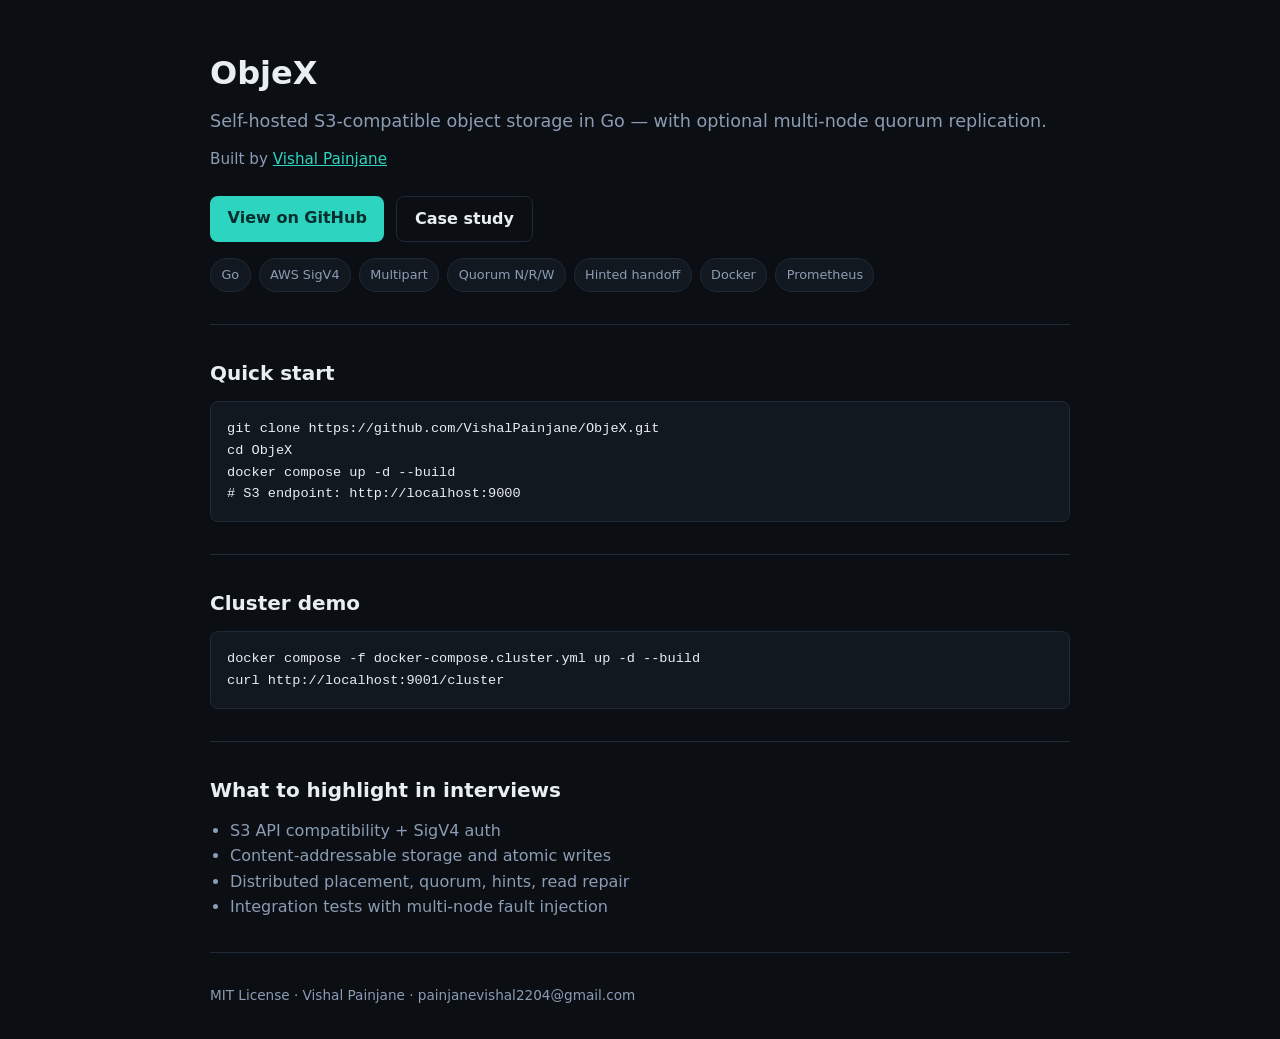
==== docs/showcase/index.html @ 1f40c2d2 "chore: add project foundation" ====
<!DOCTYPE html>
<html lang="en">
<head>
  <meta charset="UTF-8" />
  <meta name="viewport" content="width=device-width, initial-scale=1" />
  <meta name="description" content="ObjeX — S3-compatible object storage in Go with optional quorum replication." />
  <title>ObjeX — S3-Compatible Object Storage</title>
  <style>
    :root {
      --bg: #0b0f14;
      --surface: #121820;
      --border: #1e2a38;
      --text: #e8eef4;
      --muted: #8b9cb3;
      --accent: #2dd4bf;
      --accent-dim: #14b8a6;
    }
    * { box-sizing: border-box; margin: 0; padding: 0; }
    body {
      font-family: "Segoe UI", system-ui, sans-serif;
      background: var(--bg);
      color: var(--text);
      line-height: 1.6;
    }
    a { color: var(--accent); }
    .wrap { max-width: 900px; margin: 0 auto; padding: 0 1.25rem; }
    header { padding: 3rem 0 2rem; border-bottom: 1px solid var(--border); }
    h1 { font-size: 2rem; font-weight: 700; }
    .tagline { color: var(--muted); font-size: 1.1rem; margin-top: 0.5rem; }
    .author { color: var(--muted); font-size: 0.95rem; margin-top: 0.75rem; }
    .cta-row { display: flex; flex-wrap: wrap; gap: 0.75rem; margin-top: 1.5rem; }
    .btn {
      display: inline-block;
      padding: 0.6rem 1.1rem;
      border-radius: 8px;
      font-weight: 600;
      text-decoration: none;
    }
    .btn-primary { background: var(--accent); color: #042f2e; }
    .btn-ghost { border: 1px solid var(--border); color: var(--text); }
    section { padding: 2rem 0; border-bottom: 1px solid var(--border); }
    h2 { font-size: 1.25rem; margin-bottom: 0.75rem; }
    .chips { display: flex; flex-wrap: wrap; gap: 0.5rem; margin-top: 1rem; }
    .chip {
      font-size: 0.8rem;
      padding: 0.35rem 0.65rem;
      border-radius: 999px;
      background: var(--surface);
      border: 1px solid var(--border);
      color: var(--muted);
    }
    pre {
      background: var(--surface);
      border: 1px solid var(--border);
      border-radius: 8px;
      padding: 1rem;
      overflow-x: auto;
      font-size: 0.85rem;
      margin-top: 0.75rem;
    }
    footer { padding: 2rem 0; color: var(--muted); font-size: 0.85rem; }
  </style>
</head>
<body>
  <div class="wrap">
    <header>
      <h1>ObjeX</h1>
      <p class="tagline">Self-hosted S3-compatible object storage in Go — with optional multi-node quorum replication.</p>
      <p class="author">Built by <a href="https://github.com/VishalPainjane">Vishal Painjane</a></p>
      <div class="cta-row">
        <a class="btn btn-primary" href="https://github.com/VishalPainjane/ObjeX">View on GitHub</a>
        <a class="btn btn-ghost" href="case-study.md">Case study</a>
      </div>
      <div class="chips">
        <span class="chip">Go</span>
        <span class="chip">AWS SigV4</span>
        <span class="chip">Multipart</span>
        <span class="chip">Quorum N/R/W</span>
        <span class="chip">Hinted handoff</span>
        <span class="chip">Docker</span>
        <span class="chip">Prometheus</span>
      </div>
    </header>

    <section>
      <h2>Quick start</h2>
      <pre>git clone https://github.com/VishalPainjane/ObjeX.git
cd ObjeX
docker compose up -d --build
# S3 endpoint: http://localhost:9000</pre>
    </section>

    <section>
      <h2>Cluster demo</h2>
      <pre>docker compose -f docker-compose.cluster.yml up -d --build
curl http://localhost:9001/cluster</pre>
    </section>

    <section>
      <h2>What to highlight in interviews</h2>
      <ul style="margin-top:0.5rem;padding-left:1.25rem;color:var(--muted)">
        <li>S3 API compatibility + SigV4 auth</li>
        <li>Content-addressable storage and atomic writes</li>
        <li>Distributed placement, quorum, hints, read repair</li>
        <li>Integration tests with multi-node fault injection</li>
      </ul>
    </section>

    <footer>
      MIT License · Vishal Painjane · painjanevishal2204@gmail.com
    </footer>
  </div>
</body>
</html>
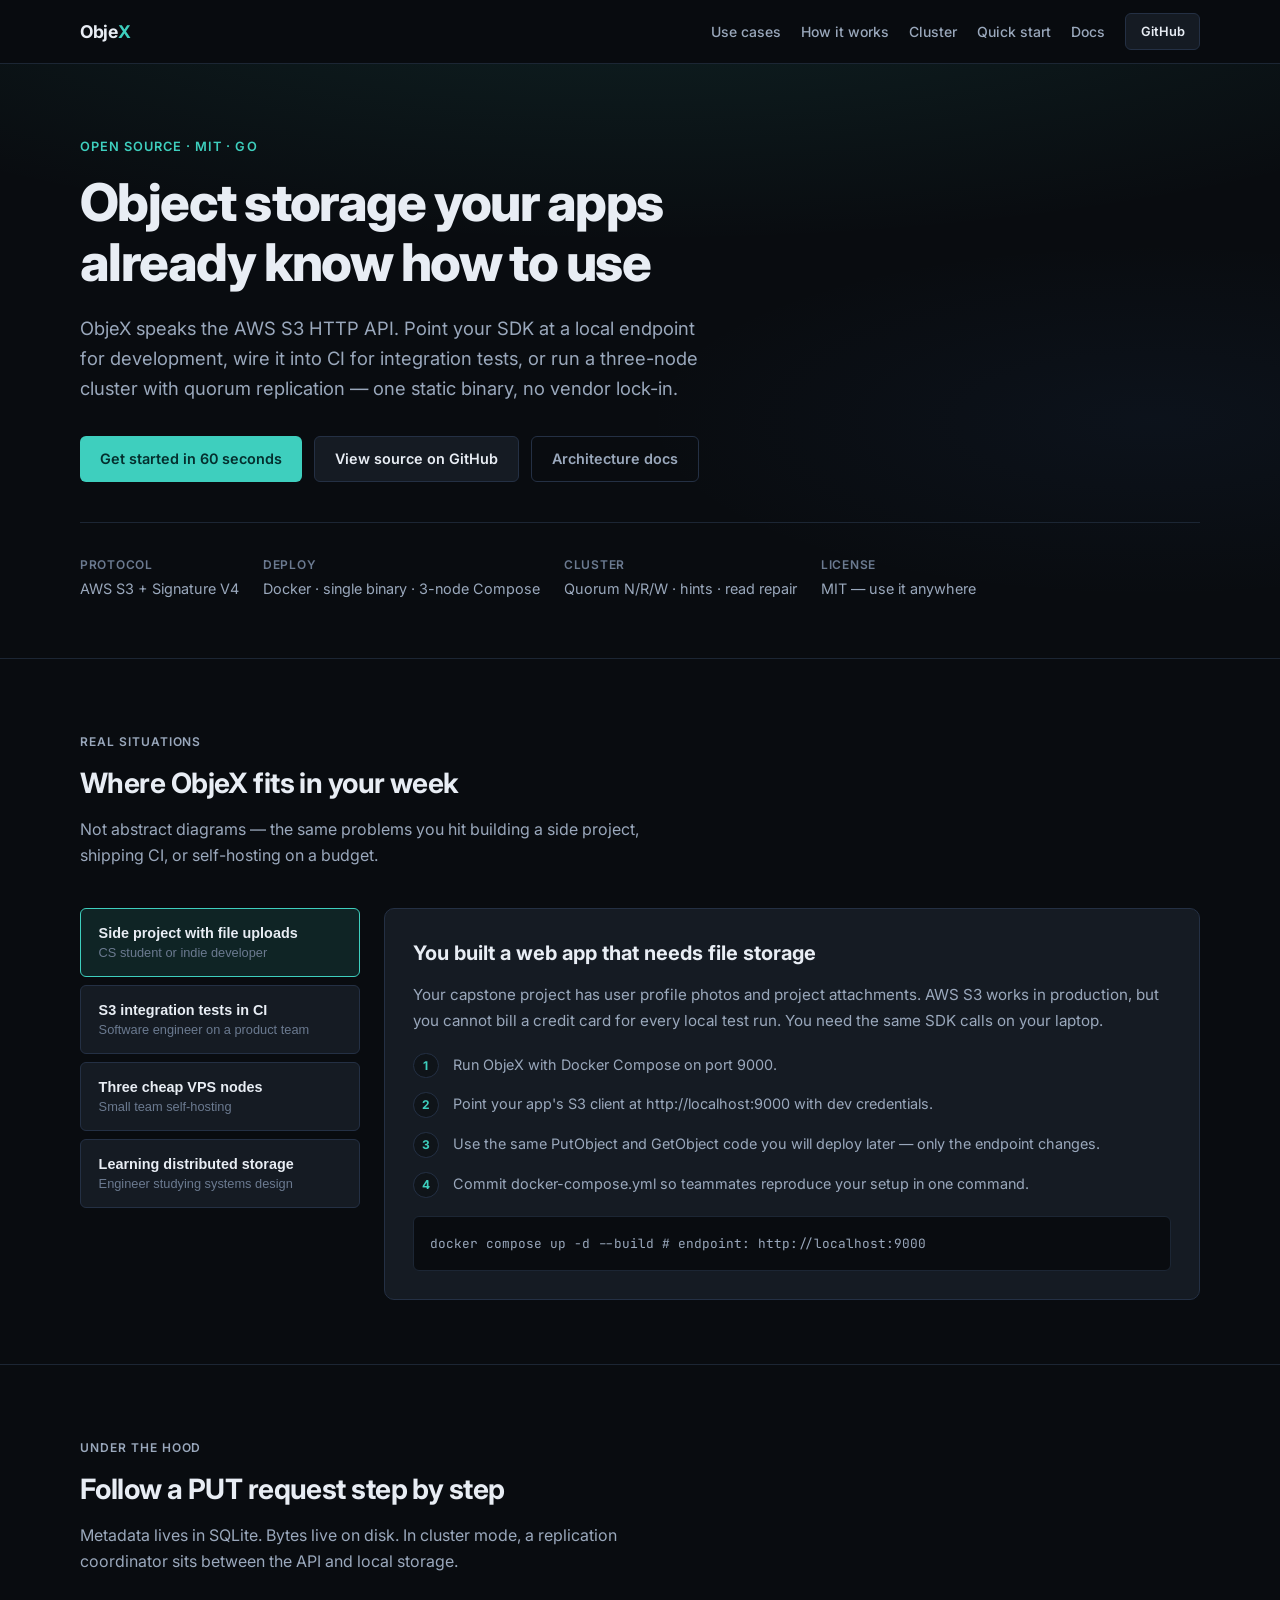
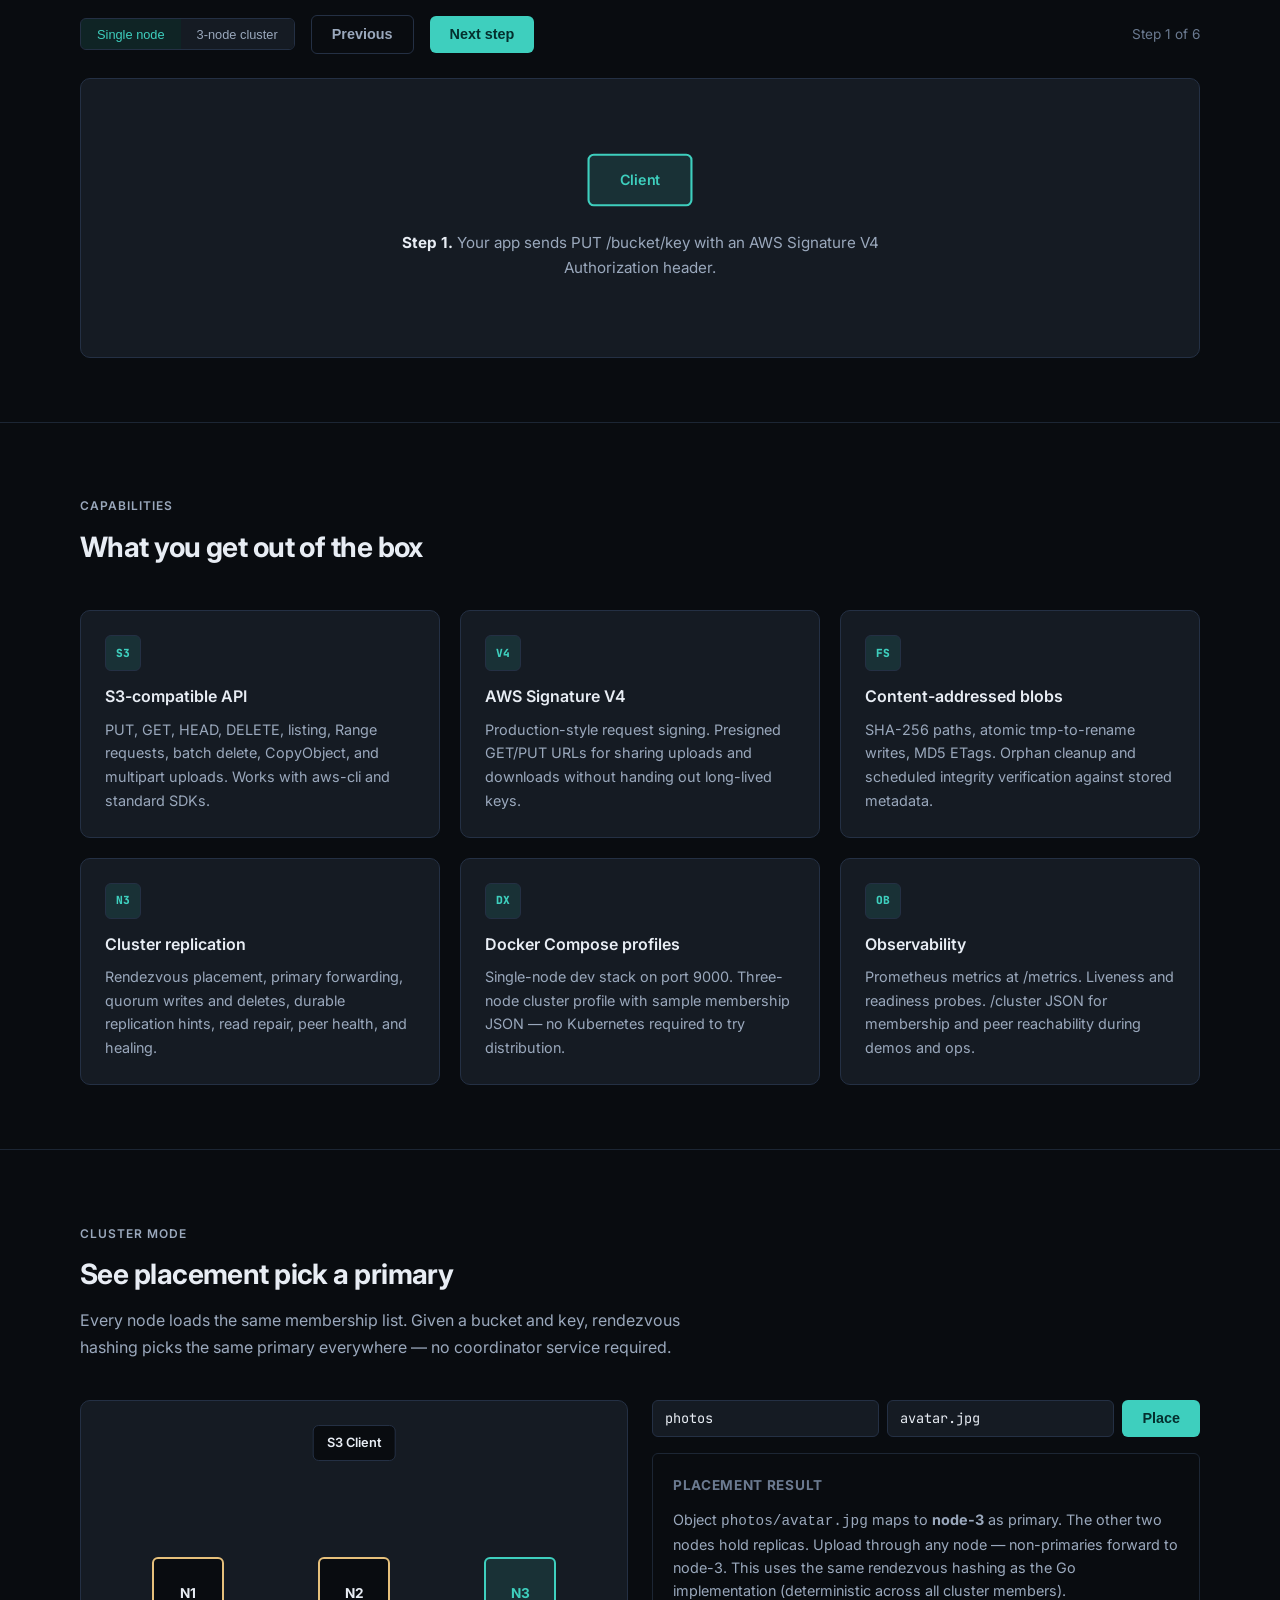
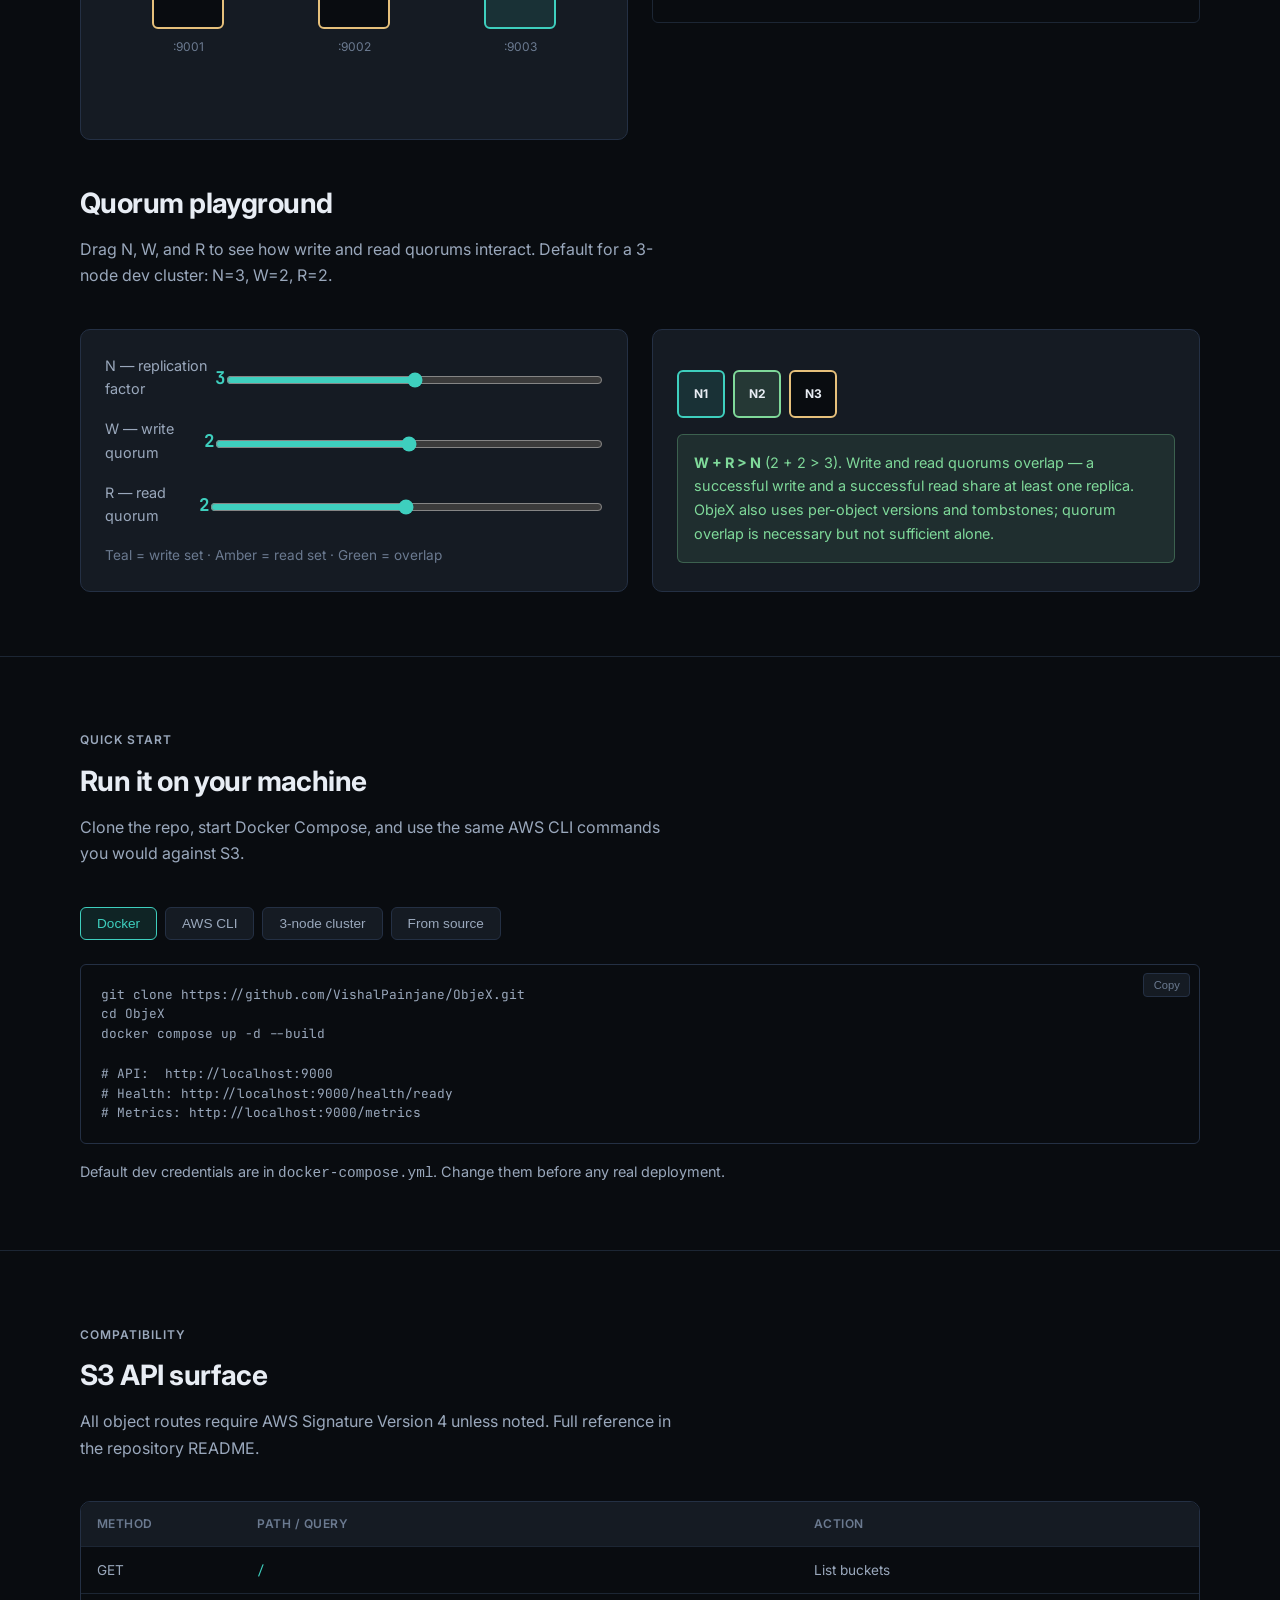
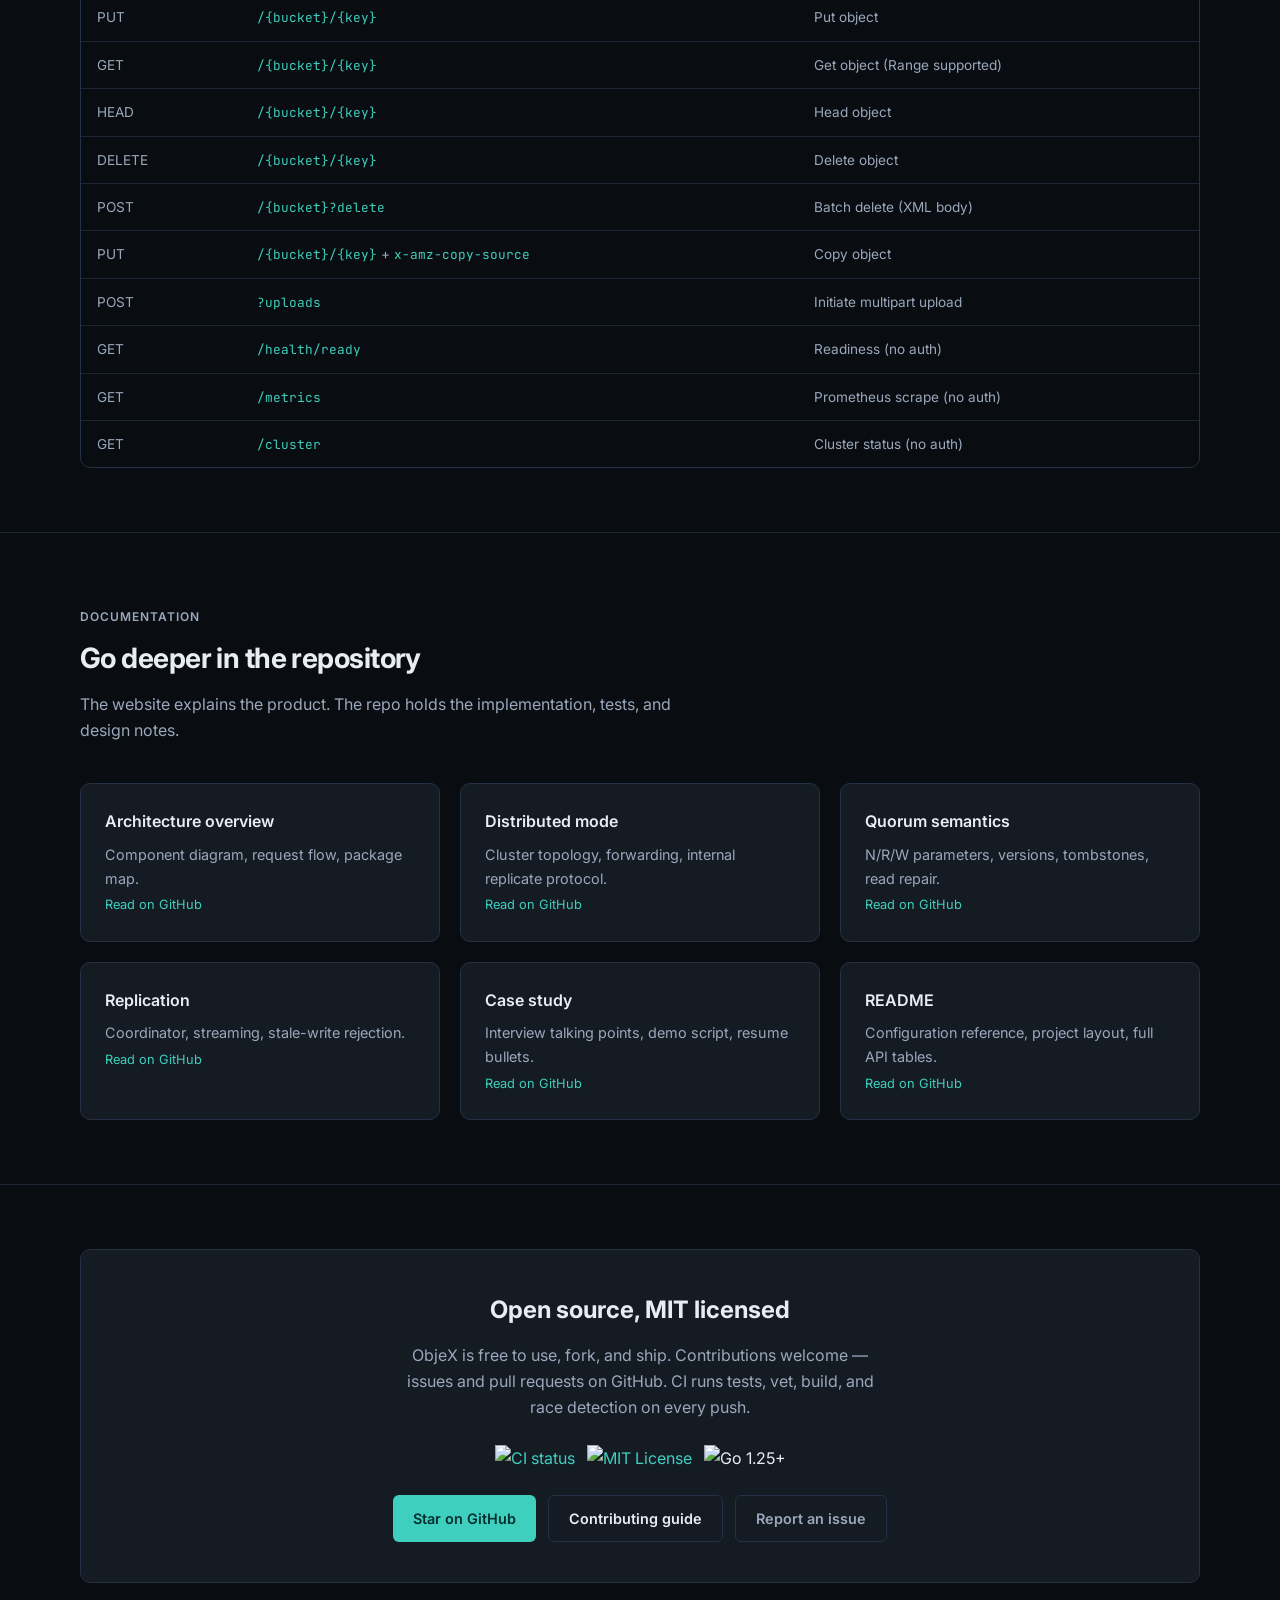
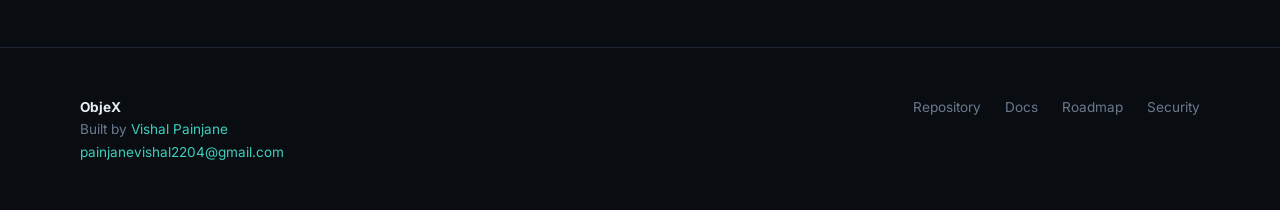
==== commit 08032535: "docs: add interactive open-source showcase website" ====
--- a/docs/showcase/index.html
+++ b/docs/showcase/index.html
@@ -3,112 +3,408 @@
 <head>
   <meta charset="UTF-8" />
   <meta name="viewport" content="width=device-width, initial-scale=1" />
-  <meta name="description" content="ObjeX — S3-compatible object storage in Go with optional quorum replication." />
+  <meta name="description" content="ObjeX — self-hosted S3-compatible object storage in Go. Run locally, test in CI, or deploy a 3-node cluster with quorum replication." />
+  <meta name="author" content="Vishal Painjane" />
+  <meta property="og:title" content="ObjeX — S3-Compatible Object Storage" />
+  <meta property="og:description" content="Self-hosted blob storage with AWS SigV4, multipart uploads, and optional multi-node quorum replication." />
+  <meta property="og:type" content="website" />
+  <meta property="og:url" content="https://vishalpainjane.github.io/ObjeX/" />
   <title>ObjeX — S3-Compatible Object Storage</title>
-  <style>
-    :root {
-      --bg: #0b0f14;
-      --surface: #121820;
-      --border: #1e2a38;
-      --text: #e8eef4;
-      --muted: #8b9cb3;
-      --accent: #2dd4bf;
-      --accent-dim: #14b8a6;
-    }
-    * { box-sizing: border-box; margin: 0; padding: 0; }
-    body {
-      font-family: "Segoe UI", system-ui, sans-serif;
-      background: var(--bg);
-      color: var(--text);
-      line-height: 1.6;
-    }
-    a { color: var(--accent); }
-    .wrap { max-width: 900px; margin: 0 auto; padding: 0 1.25rem; }
-    header { padding: 3rem 0 2rem; border-bottom: 1px solid var(--border); }
-    h1 { font-size: 2rem; font-weight: 700; }
-    .tagline { color: var(--muted); font-size: 1.1rem; margin-top: 0.5rem; }
-    .author { color: var(--muted); font-size: 0.95rem; margin-top: 0.75rem; }
-    .cta-row { display: flex; flex-wrap: wrap; gap: 0.75rem; margin-top: 1.5rem; }
-    .btn {
-      display: inline-block;
-      padding: 0.6rem 1.1rem;
-      border-radius: 8px;
-      font-weight: 600;
-      text-decoration: none;
-    }
-    .btn-primary { background: var(--accent); color: #042f2e; }
-    .btn-ghost { border: 1px solid var(--border); color: var(--text); }
-    section { padding: 2rem 0; border-bottom: 1px solid var(--border); }
-    h2 { font-size: 1.25rem; margin-bottom: 0.75rem; }
-    .chips { display: flex; flex-wrap: wrap; gap: 0.5rem; margin-top: 1rem; }
-    .chip {
-      font-size: 0.8rem;
-      padding: 0.35rem 0.65rem;
-      border-radius: 999px;
-      background: var(--surface);
-      border: 1px solid var(--border);
-      color: var(--muted);
-    }
-    pre {
-      background: var(--surface);
-      border: 1px solid var(--border);
-      border-radius: 8px;
-      padding: 1rem;
-      overflow-x: auto;
-      font-size: 0.85rem;
-      margin-top: 0.75rem;
-    }
-    footer { padding: 2rem 0; color: var(--muted); font-size: 0.85rem; }
-  </style>
+  <link rel="preconnect" href="https://fonts.googleapis.com" />
+  <link rel="preconnect" href="https://fonts.gstatic.com" crossorigin />
+  <link href="https://fonts.googleapis.com/css2?family=Inter:wght@400;500;600;700;800&family=JetBrains+Mono:wght@400;500;600&display=swap" rel="stylesheet" />
+  <link rel="stylesheet" href="css/site.css" />
 </head>
 <body>
-  <div class="wrap">
-    <header>
-      <h1>ObjeX</h1>
-      <p class="tagline">Self-hosted S3-compatible object storage in Go — with optional multi-node quorum replication.</p>
-      <p class="author">Built by <a href="https://github.com/VishalPainjane">Vishal Painjane</a></p>
-      <div class="cta-row">
-        <a class="btn btn-primary" href="https://github.com/VishalPainjane/ObjeX">View on GitHub</a>
-        <a class="btn btn-ghost" href="case-study.md">Case study</a>
-      </div>
-      <div class="chips">
-        <span class="chip">Go</span>
-        <span class="chip">AWS SigV4</span>
-        <span class="chip">Multipart</span>
-        <span class="chip">Quorum N/R/W</span>
-        <span class="chip">Hinted handoff</span>
-        <span class="chip">Docker</span>
-        <span class="chip">Prometheus</span>
-      </div>
-    </header>
-
-    <section>
-      <h2>Quick start</h2>
-      <pre>git clone https://github.com/VishalPainjane/ObjeX.git
+
+  <nav class="site-nav">
+    <div class="container">
+      <a class="nav-brand" href="#">Obje<span>X</span></a>
+      <ul class="nav-links">
+        <li><a href="#scenarios">Use cases</a></li>
+        <li><a href="#how-it-works">How it works</a></li>
+        <li><a href="#cluster">Cluster</a></li>
+        <li><a href="#quick-start">Quick start</a></li>
+        <li><a href="#docs">Docs</a></li>
+        <li><a class="nav-cta" href="https://github.com/VishalPainjane/ObjeX" target="_blank" rel="noopener">GitHub</a></li>
+      </ul>
+      <button class="nav-toggle" type="button" aria-label="Menu">Menu</button>
+    </div>
+  </nav>
+
+  <header class="hero">
+    <div class="container">
+      <p class="hero-eyebrow">Open source · MIT · Go</p>
+      <h1>Object storage your apps already know how to use</h1>
+      <p class="hero-lead">
+        ObjeX speaks the AWS S3 HTTP API. Point your SDK at a local endpoint for development,
+        wire it into CI for integration tests, or run a three-node cluster with quorum replication —
+        one static binary, no vendor lock-in.
+      </p>
+      <div class="hero-actions">
+        <a class="btn btn-primary" href="#quick-start">Get started in 60 seconds</a>
+        <a class="btn btn-secondary" href="https://github.com/VishalPainjane/ObjeX" target="_blank" rel="noopener">View source on GitHub</a>
+        <a class="btn btn-ghost" href="https://github.com/VishalPainjane/ObjeX/blob/main/docs/architecture/architecture.md" target="_blank" rel="noopener">Architecture docs</a>
+      </div>
+      <div class="hero-meta">
+        <div class="hero-stat">
+          <strong>Protocol</strong>
+          <span>AWS S3 + Signature V4</span>
+        </div>
+        <div class="hero-stat">
+          <strong>Deploy</strong>
+          <span>Docker · single binary · 3-node Compose</span>
+        </div>
+        <div class="hero-stat">
+          <strong>Cluster</strong>
+          <span>Quorum N/R/W · hints · read repair</span>
+        </div>
+        <div class="hero-stat">
+          <strong>License</strong>
+          <span>MIT — use it anywhere</span>
+        </div>
+      </div>
+    </div>
+  </header>
+
+  <!-- Use cases -->
+  <section class="section" id="scenarios">
+    <div class="container">
+      <div class="section-header">
+        <p class="section-label">Real situations</p>
+        <h2>Where ObjeX fits in your week</h2>
+        <p>Not abstract diagrams — the same problems you hit building a side project, shipping CI, or self-hosting on a budget.</p>
+      </div>
+      <div class="scenario-layout">
+        <div class="scenario-list" id="scenario-list"></div>
+        <div class="scenario-detail" id="scenario-detail"></div>
+      </div>
+    </div>
+  </section>
+
+  <!-- How it works -->
+  <section class="section" id="how-it-works">
+    <div class="container">
+      <div class="section-header">
+        <p class="section-label">Under the hood</p>
+        <h2>Follow a PUT request step by step</h2>
+        <p>Metadata lives in SQLite. Bytes live on disk. In cluster mode, a replication coordinator sits between the API and local storage.</p>
+      </div>
+      <div class="flow-controls">
+        <div class="flow-mode-toggle">
+          <button type="button" class="active" data-mode="single">Single node</button>
+          <button type="button" data-mode="cluster">3-node cluster</button>
+        </div>
+        <button type="button" class="btn btn-ghost" id="flow-prev">Previous</button>
+        <button type="button" class="btn btn-primary" id="flow-next">Next step</button>
+        <span class="flow-step-indicator" id="flow-step-indicator">Step 1 of 6</span>
+      </div>
+      <div class="flow-diagram">
+        <div class="flow-nodes" id="flow-nodes"></div>
+        <p class="flow-caption" id="flow-caption"></p>
+      </div>
+    </div>
+  </section>
+
+  <!-- Features -->
+  <section class="section" id="features">
+    <div class="container">
+      <div class="section-header">
+        <p class="section-label">Capabilities</p>
+        <h2>What you get out of the box</h2>
+      </div>
+      <div class="grid-3">
+        <div class="card">
+          <div class="feature-icon">S3</div>
+          <h3>S3-compatible API</h3>
+          <p>PUT, GET, HEAD, DELETE, listing, Range requests, batch delete, CopyObject, and multipart uploads. Works with aws-cli and standard SDKs.</p>
+        </div>
+        <div class="card">
+          <div class="feature-icon">V4</div>
+          <h3>AWS Signature V4</h3>
+          <p>Production-style request signing. Presigned GET/PUT URLs for sharing uploads and downloads without handing out long-lived keys.</p>
+        </div>
+        <div class="card">
+          <div class="feature-icon">FS</div>
+          <h3>Content-addressed blobs</h3>
+          <p>SHA-256 paths, atomic tmp-to-rename writes, MD5 ETags. Orphan cleanup and scheduled integrity verification against stored metadata.</p>
+        </div>
+        <div class="card">
+          <div class="feature-icon">N3</div>
+          <h3>Cluster replication</h3>
+          <p>Rendezvous placement, primary forwarding, quorum writes and deletes, durable replication hints, read repair, peer health, and healing.</p>
+        </div>
+        <div class="card">
+          <div class="feature-icon">DX</div>
+          <h3>Docker Compose profiles</h3>
+          <p>Single-node dev stack on port 9000. Three-node cluster profile with sample membership JSON — no Kubernetes required to try distribution.</p>
+        </div>
+        <div class="card">
+          <div class="feature-icon">OB</div>
+          <h3>Observability</h3>
+          <p>Prometheus metrics at /metrics. Liveness and readiness probes. /cluster JSON for membership and peer reachability during demos and ops.</p>
+        </div>
+      </div>
+    </div>
+  </section>
+
+  <!-- Cluster interactive -->
+  <section class="section" id="cluster">
+    <div class="container">
+      <div class="section-header">
+        <p class="section-label">Cluster mode</p>
+        <h2>See placement pick a primary</h2>
+        <p>Every node loads the same membership list. Given a bucket and key, rendezvous hashing picks the same primary everywhere — no coordinator service required.</p>
+      </div>
+      <div class="cluster-board">
+        <div class="cluster-viz">
+          <div class="client-dot">S3 Client</div>
+          <div class="cluster-nodes">
+            <div class="cluster-node" data-node="node-1">
+              <div class="node-box">N1</div>
+              <span class="node-label">:9001</span>
+            </div>
+            <div class="cluster-node" data-node="node-2">
+              <div class="node-box">N2</div>
+              <span class="node-label">:9002</span>
+            </div>
+            <div class="cluster-node" data-node="node-3">
+              <div class="node-box">N3</div>
+              <span class="node-label">:9003</span>
+            </div>
+          </div>
+        </div>
+        <div>
+          <div class="cluster-key-input">
+            <input type="text" id="cluster-bucket" value="photos" placeholder="bucket" aria-label="Bucket name" />
+            <input type="text" id="cluster-key" value="avatar.jpg" placeholder="object key" aria-label="Object key" />
+            <button type="button" class="btn btn-primary" id="cluster-update">Place</button>
+          </div>
+          <div class="cluster-info">
+            <h4>Placement result</h4>
+            <p id="cluster-info-text">Enter a bucket and key, then click Place.</p>
+          </div>
+        </div>
+      </div>
+
+      <div style="margin-top: 2.5rem">
+        <div class="section-header">
+          <h2>Quorum playground</h2>
+          <p>Drag N, W, and R to see how write and read quorums interact. Default for a 3-node dev cluster: N=3, W=2, R=2.</p>
+        </div>
+        <div class="quorum-panel">
+          <div class="card quorum-controls">
+            <label>N — replication factor <span class="quorum-value" id="quorum-n-val">3</span>
+              <input type="range" id="quorum-n" min="1" max="5" value="3" />
+            </label>
+            <label>W — write quorum <span class="quorum-value" id="quorum-w-val">2</span>
+              <input type="range" id="quorum-w" min="1" max="5" value="2" />
+            </label>
+            <label>R — read quorum <span class="quorum-value" id="quorum-r-val">2</span>
+              <input type="range" id="quorum-r" min="1" max="5" value="2" />
+            </label>
+            <p style="font-size:0.85rem;color:var(--text-muted);margin-top:0.5rem">
+              Teal = write set · Amber = read set · Green = overlap
+            </p>
+          </div>
+          <div class="card">
+            <div class="quorum-viz" id="quorum-viz"></div>
+            <div id="quorum-verdict" class="quorum-verdict ok"></div>
+          </div>
+        </div>
+      </div>
+    </div>
+  </section>
+
+  <!-- Quick start -->
+  <section class="section" id="quick-start">
+    <div class="container">
+      <div class="section-header">
+        <p class="section-label">Quick start</p>
+        <h2>Run it on your machine</h2>
+        <p>Clone the repo, start Docker Compose, and use the same AWS CLI commands you would against S3.</p>
+      </div>
+
+      <div class="tab-bar" data-tab-group="start">
+        <button type="button" class="tab-btn active" data-tab="docker">Docker</button>
+        <button type="button" class="tab-btn" data-tab="aws">AWS CLI</button>
+        <button type="button" class="tab-btn" data-tab="cluster">3-node cluster</button>
+        <button type="button" class="tab-btn" data-tab="source">From source</button>
+      </div>
+
+      <div class="tab-panel active" data-tab-panel="start" data-tab="docker">
+        <div class="code-block">
+          <button type="button" class="copy-btn">Copy</button>
+          <pre>git clone https://github.com/VishalPainjane/ObjeX.git
 cd ObjeX
 docker compose up -d --build
-# S3 endpoint: http://localhost:9000</pre>
-    </section>
-
-    <section>
-      <h2>Cluster demo</h2>
-      <pre>docker compose -f docker-compose.cluster.yml up -d --build
-curl http://localhost:9001/cluster</pre>
-    </section>
-
-    <section>
-      <h2>What to highlight in interviews</h2>
-      <ul style="margin-top:0.5rem;padding-left:1.25rem;color:var(--muted)">
-        <li>S3 API compatibility + SigV4 auth</li>
-        <li>Content-addressable storage and atomic writes</li>
-        <li>Distributed placement, quorum, hints, read repair</li>
-        <li>Integration tests with multi-node fault injection</li>
+
+# API:  http://localhost:9000
+# Health: http://localhost:9000/health/ready
+# Metrics: http://localhost:9000/metrics</pre>
+        </div>
+        <p style="margin-top:1rem;font-size:0.9rem;color:var(--text-secondary)">
+          Default dev credentials are in <code>docker-compose.yml</code>. Change them before any real deployment.
+        </p>
+      </div>
+
+      <div class="tab-panel" data-tab-panel="start" data-tab="aws">
+        <div class="code-block">
+          <button type="button" class="copy-btn">Copy</button>
+          <pre>export AWS_ACCESS_KEY_ID=OBXTESTKEY00000001
+export AWS_SECRET_ACCESS_KEY=testsecretkeythatislongenoughforhmacsha256test
+
+aws --endpoint-url http://localhost:9000 s3 mb s3://photos
+echo "hello from ObjeX" > hello.txt
+aws --endpoint-url http://localhost:9000 s3 cp hello.txt s3://photos/
+aws --endpoint-url http://localhost:9000 s3 ls s3://photos/</pre>
+        </div>
+      </div>
+
+      <div class="tab-panel" data-tab-panel="start" data-tab="cluster">
+        <div class="code-block">
+          <button type="button" class="copy-btn">Copy</button>
+          <pre>docker compose -f docker-compose.cluster.yml up -d --build
+
+# Nodes
+curl http://localhost:9001/cluster
+curl http://localhost:9002/cluster
+curl http://localhost:9003/cluster
+
+# Upload via node 2, verify on node 1 — placement + forwarding + replication</pre>
+        </div>
+      </div>
+
+      <div class="tab-panel" data-tab-panel="start" data-tab="source">
+        <div class="code-block">
+          <button type="button" class="copy-btn">Copy</button>
+          <pre>go test ./...
+go run ./cmd/objex
+
+# Set OBJEX_ACCESS_KEY_ID and OBJEX_SECRET_ACCESS_KEY
+# Optional: OBJEX_CLUSTER_CONFIG=configs/cluster-3.json</pre>
+        </div>
+      </div>
+    </div>
+  </section>
+
+  <!-- S3 API -->
+  <section class="section" id="api">
+    <div class="container">
+      <div class="section-header">
+        <p class="section-label">Compatibility</p>
+        <h2>S3 API surface</h2>
+        <p>All object routes require AWS Signature Version 4 unless noted. Full reference in the repository README.</p>
+      </div>
+      <div class="api-table-wrap">
+        <table class="api-table">
+          <thead>
+            <tr><th>Method</th><th>Path / query</th><th>Action</th></tr>
+          </thead>
+          <tbody>
+            <tr><td>GET</td><td><code>/</code></td><td>List buckets</td></tr>
+            <tr><td>PUT</td><td><code>/{bucket}/{key}</code></td><td>Put object</td></tr>
+            <tr><td>GET</td><td><code>/{bucket}/{key}</code></td><td>Get object (Range supported)</td></tr>
+            <tr><td>HEAD</td><td><code>/{bucket}/{key}</code></td><td>Head object</td></tr>
+            <tr><td>DELETE</td><td><code>/{bucket}/{key}</code></td><td>Delete object</td></tr>
+            <tr><td>POST</td><td><code>/{bucket}?delete</code></td><td>Batch delete (XML body)</td></tr>
+            <tr><td>PUT</td><td><code>/{bucket}/{key}</code> + <code>x-amz-copy-source</code></td><td>Copy object</td></tr>
+            <tr><td>POST</td><td><code>?uploads</code></td><td>Initiate multipart upload</td></tr>
+            <tr><td>GET</td><td><code>/health/ready</code></td><td>Readiness (no auth)</td></tr>
+            <tr><td>GET</td><td><code>/metrics</code></td><td>Prometheus scrape (no auth)</td></tr>
+            <tr><td>GET</td><td><code>/cluster</code></td><td>Cluster status (no auth)</td></tr>
+          </tbody>
+        </table>
+      </div>
+    </div>
+  </section>
+
+  <!-- Documentation -->
+  <section class="section" id="docs">
+    <div class="container">
+      <div class="section-header">
+        <p class="section-label">Documentation</p>
+        <h2>Go deeper in the repository</h2>
+        <p>The website explains the product. The repo holds the implementation, tests, and design notes.</p>
+      </div>
+      <div class="grid-3 docs-grid">
+        <a class="card" href="https://github.com/VishalPainjane/ObjeX/blob/main/docs/architecture/architecture.md" target="_blank" rel="noopener">
+          <h3>Architecture overview</h3>
+          <p>Component diagram, request flow, package map.</p>
+          <span class="arrow">Read on GitHub</span>
+        </a>
+        <a class="card" href="https://github.com/VishalPainjane/ObjeX/blob/main/docs/architecture/distributed-architecture.md" target="_blank" rel="noopener">
+          <h3>Distributed mode</h3>
+          <p>Cluster topology, forwarding, internal replicate protocol.</p>
+          <span class="arrow">Read on GitHub</span>
+        </a>
+        <a class="card" href="https://github.com/VishalPainjane/ObjeX/blob/main/docs/architecture/quorum.md" target="_blank" rel="noopener">
+          <h3>Quorum semantics</h3>
+          <p>N/R/W parameters, versions, tombstones, read repair.</p>
+          <span class="arrow">Read on GitHub</span>
+        </a>
+        <a class="card" href="https://github.com/VishalPainjane/ObjeX/blob/main/docs/architecture/replication.md" target="_blank" rel="noopener">
+          <h3>Replication</h3>
+          <p>Coordinator, streaming, stale-write rejection.</p>
+          <span class="arrow">Read on GitHub</span>
+        </a>
+        <a class="card" href="https://github.com/VishalPainjane/ObjeX/blob/main/docs/showcase/case-study.md" target="_blank" rel="noopener">
+          <h3>Case study</h3>
+          <p>Interview talking points, demo script, resume bullets.</p>
+          <span class="arrow">Read on GitHub</span>
+        </a>
+        <a class="card" href="https://github.com/VishalPainjane/ObjeX/blob/main/README.md" target="_blank" rel="noopener">
+          <h3>README</h3>
+          <p>Configuration reference, project layout, full API tables.</p>
+          <span class="arrow">Read on GitHub</span>
+        </a>
+      </div>
+    </div>
+  </section>
+
+  <!-- Open source -->
+  <section class="section" id="opensource">
+    <div class="container">
+      <div class="oss-band">
+        <h2>Open source, MIT licensed</h2>
+        <p>
+          ObjeX is free to use, fork, and ship. Contributions welcome —
+          issues and pull requests on GitHub. CI runs tests, vet, build, and race detection on every push.
+        </p>
+        <div class="oss-badges">
+          <a href="https://github.com/VishalPainjane/ObjeX/actions/workflows/ci.yml" target="_blank" rel="noopener">
+            <img src="https://github.com/VishalPainjane/ObjeX/actions/workflows/ci.yml/badge.svg" alt="CI status" />
+          </a>
+          <a href="https://github.com/VishalPainjane/ObjeX/blob/main/LICENSE" target="_blank" rel="noopener">
+            <img src="https://img.shields.io/badge/License-MIT-blue.svg" alt="MIT License" />
+          </a>
+          <img src="https://img.shields.io/badge/Go-1.25+-00ADD8?logo=go&logoColor=white" alt="Go 1.25+" />
+        </div>
+        <div style="display:flex;flex-wrap:wrap;gap:0.75rem;justify-content:center">
+          <a class="btn btn-primary" href="https://github.com/VishalPainjane/ObjeX" target="_blank" rel="noopener">Star on GitHub</a>
+          <a class="btn btn-secondary" href="https://github.com/VishalPainjane/ObjeX/blob/main/CONTRIBUTING.md" target="_blank" rel="noopener">Contributing guide</a>
+          <a class="btn btn-ghost" href="https://github.com/VishalPainjane/ObjeX/issues" target="_blank" rel="noopener">Report an issue</a>
+        </div>
+      </div>
+    </div>
+  </section>
+
+  <footer class="site-footer">
+    <div class="container">
+      <div>
+        <strong style="color:var(--text)">ObjeX</strong><br />
+        Built by <a href="https://github.com/VishalPainjane">Vishal Painjane</a><br />
+        <a href="mailto:painjanevishal2204@gmail.com">painjanevishal2204@gmail.com</a>
+      </div>
+      <ul class="footer-links">
+        <li><a href="https://github.com/VishalPainjane/ObjeX">Repository</a></li>
+        <li><a href="https://github.com/VishalPainjane/ObjeX/blob/main/docs/architecture/">Docs</a></li>
+        <li><a href="https://github.com/VishalPainjane/ObjeX/blob/main/ROADMAP.md">Roadmap</a></li>
+        <li><a href="https://github.com/VishalPainjane/ObjeX/blob/main/SECURITY.md">Security</a></li>
       </ul>
-    </section>
-
-    <footer>
-      MIT License · Vishal Painjane · painjanevishal2204@gmail.com
-    </footer>
-  </div>
+    </div>
+  </footer>
+
+  <script src="js/site.js"></script>
 </body>
 </html>
--- a/docs/showcase/css/site.css
+++ b/docs/showcase/css/site.css
@@ -0,0 +1,937 @@
+/* ObjeX showcase — structural layout; theme tokens refined later */
+
+:root {
+  --bg: #090c10;
+  --bg-elevated: #0f1419;
+  --surface: #151b23;
+  --surface-hover: #1a222d;
+  --border: #243044;
+  --border-subtle: #1c2634;
+  --text: #e8edf4;
+  --text-secondary: #9aa8bc;
+  --text-muted: #6b7a90;
+  --accent: #3ecfbe;
+  --accent-dim: #2aa89a;
+  --accent-glow: rgba(62, 207, 190, 0.12);
+  --danger: #f07178;
+  --success: #7fd99a;
+  --warn: #e6c07b;
+  --mono: "JetBrains Mono", "Cascadia Code", "Fira Code", ui-monospace, monospace;
+  --sans: "Inter", "Segoe UI", system-ui, sans-serif;
+  --max: 1120px;
+  --nav-h: 64px;
+  --radius: 10px;
+  --radius-sm: 6px;
+}
+
+*, *::before, *::after { box-sizing: border-box; margin: 0; padding: 0; }
+
+html {
+  scroll-behavior: smooth;
+  scroll-padding-top: calc(var(--nav-h) + 1rem);
+}
+
+body {
+  font-family: var(--sans);
+  background: var(--bg);
+  color: var(--text);
+  line-height: 1.65;
+  font-size: 16px;
+  -webkit-font-smoothing: antialiased;
+}
+
+a { color: var(--accent); text-decoration: none; }
+a:hover { text-decoration: underline; }
+
+.container {
+  width: min(100% - 2.5rem, var(--max));
+  margin-inline: auto;
+}
+
+/* ----- Nav ----- */
+
+.site-nav {
+  position: sticky;
+  top: 0;
+  z-index: 100;
+  height: var(--nav-h);
+  background: rgba(9, 12, 16, 0.85);
+  backdrop-filter: blur(12px);
+  border-bottom: 1px solid var(--border-subtle);
+}
+
+.site-nav .container {
+  display: flex;
+  align-items: center;
+  justify-content: space-between;
+  height: 100%;
+  gap: 1rem;
+}
+
+.nav-brand {
+  font-weight: 700;
+  font-size: 1.1rem;
+  color: var(--text);
+  text-decoration: none;
+  letter-spacing: -0.02em;
+}
+
+.nav-brand span { color: var(--accent); }
+
+.nav-links {
+  display: flex;
+  align-items: center;
+  gap: 1.25rem;
+  list-style: none;
+}
+
+.nav-links a {
+  color: var(--text-secondary);
+  font-size: 0.875rem;
+  font-weight: 500;
+  text-decoration: none;
+}
+
+.nav-links a:hover { color: var(--text); text-decoration: none; }
+
+.nav-cta {
+  display: inline-flex;
+  align-items: center;
+  gap: 0.4rem;
+  padding: 0.45rem 0.9rem;
+  background: var(--surface);
+  border: 1px solid var(--border);
+  border-radius: var(--radius-sm);
+  color: var(--text) !important;
+  font-size: 0.8rem !important;
+  font-weight: 600 !important;
+}
+
+.nav-cta:hover {
+  background: var(--surface-hover);
+  text-decoration: none !important;
+}
+
+.nav-toggle {
+  display: none;
+  background: none;
+  border: 1px solid var(--border);
+  color: var(--text);
+  padding: 0.4rem 0.6rem;
+  border-radius: var(--radius-sm);
+  cursor: pointer;
+  font-size: 0.85rem;
+}
+
+/* ----- Buttons ----- */
+
+.btn {
+  display: inline-flex;
+  align-items: center;
+  justify-content: center;
+  gap: 0.5rem;
+  padding: 0.65rem 1.25rem;
+  border-radius: var(--radius-sm);
+  font-weight: 600;
+  font-size: 0.9rem;
+  text-decoration: none !important;
+  border: none;
+  cursor: pointer;
+  transition: background 0.15s, border-color 0.15s, transform 0.1s;
+}
+
+.btn:active { transform: scale(0.98); }
+
+.btn-primary {
+  background: var(--accent);
+  color: #042f2e;
+}
+
+.btn-primary:hover { background: var(--accent-dim); }
+
+.btn-secondary {
+  background: var(--surface);
+  color: var(--text);
+  border: 1px solid var(--border);
+}
+
+.btn-secondary:hover { background: var(--surface-hover); }
+
+.btn-ghost {
+  background: transparent;
+  color: var(--text-secondary);
+  border: 1px solid var(--border);
+}
+
+.btn-ghost:hover {
+  color: var(--text);
+  border-color: var(--text-muted);
+}
+
+/* ----- Hero ----- */
+
+.hero {
+  padding: 4.5rem 0 3.5rem;
+  border-bottom: 1px solid var(--border-subtle);
+  position: relative;
+  overflow: hidden;
+}
+
+.hero::before {
+  content: "";
+  position: absolute;
+  inset: 0;
+  background:
+    radial-gradient(ellipse 80% 50% at 50% -20%, var(--accent-glow), transparent),
+    radial-gradient(ellipse 40% 30% at 90% 60%, rgba(62, 120, 207, 0.06), transparent);
+  pointer-events: none;
+}
+
+.hero .container { position: relative; }
+
+.hero-eyebrow {
+  font-size: 0.8rem;
+  font-weight: 600;
+  text-transform: uppercase;
+  letter-spacing: 0.08em;
+  color: var(--accent);
+  margin-bottom: 1rem;
+}
+
+.hero h1 {
+  font-size: clamp(2.25rem, 5vw, 3.25rem);
+  font-weight: 800;
+  letter-spacing: -0.03em;
+  line-height: 1.15;
+  max-width: 18ch;
+}
+
+.hero-lead {
+  margin-top: 1.25rem;
+  font-size: 1.15rem;
+  color: var(--text-secondary);
+  max-width: 52ch;
+}
+
+.hero-actions {
+  display: flex;
+  flex-wrap: wrap;
+  gap: 0.75rem;
+  margin-top: 2rem;
+}
+
+.hero-meta {
+  display: flex;
+  flex-wrap: wrap;
+  gap: 1.5rem;
+  margin-top: 2.5rem;
+  padding-top: 2rem;
+  border-top: 1px solid var(--border-subtle);
+}
+
+.hero-stat strong {
+  display: block;
+  font-size: 0.75rem;
+  text-transform: uppercase;
+  letter-spacing: 0.06em;
+  color: var(--text-muted);
+  font-weight: 600;
+}
+
+.hero-stat span {
+  font-size: 0.9rem;
+  color: var(--text-secondary);
+}
+
+/* ----- Sections ----- */
+
+.section {
+  padding: 4rem 0;
+  border-bottom: 1px solid var(--border-subtle);
+}
+
+.section-header {
+  margin-bottom: 2.5rem;
+}
+
+.section-header h2 {
+  font-size: 1.75rem;
+  font-weight: 700;
+  letter-spacing: -0.02em;
+}
+
+.section-header p {
+  margin-top: 0.6rem;
+  color: var(--text-secondary);
+  max-width: 60ch;
+}
+
+.section-label {
+  font-size: 0.75rem;
+  font-weight: 600;
+  text-transform: uppercase;
+  letter-spacing: 0.08em;
+  color: var(--accent);
+  margin-bottom: 0.5rem;
+}
+
+/* ----- Cards & grids ----- */
+
+.grid-2 {
+  display: grid;
+  grid-template-columns: repeat(2, 1fr);
+  gap: 1.25rem;
+}
+
+.grid-3 {
+  display: grid;
+  grid-template-columns: repeat(3, 1fr);
+  gap: 1.25rem;
+}
+
+.card {
+  background: var(--surface);
+  border: 1px solid var(--border);
+  border-radius: var(--radius);
+  padding: 1.5rem;
+}
+
+.card h3 {
+  font-size: 1rem;
+  font-weight: 600;
+  margin-bottom: 0.5rem;
+}
+
+.card p {
+  font-size: 0.9rem;
+  color: var(--text-secondary);
+}
+
+.card.active {
+  border-color: var(--accent);
+  box-shadow: 0 0 0 1px var(--accent-glow);
+}
+
+/* ----- Tabs ----- */
+
+.tab-bar {
+  display: flex;
+  flex-wrap: wrap;
+  gap: 0.5rem;
+  margin-bottom: 1.5rem;
+}
+
+.tab-btn {
+  padding: 0.5rem 1rem;
+  background: var(--surface);
+  border: 1px solid var(--border);
+  border-radius: var(--radius-sm);
+  color: var(--text-secondary);
+  font-size: 0.85rem;
+  font-weight: 500;
+  cursor: pointer;
+  transition: all 0.15s;
+}
+
+.tab-btn:hover { color: var(--text); border-color: var(--text-muted); }
+
+.tab-btn.active {
+  background: var(--accent-glow);
+  border-color: var(--accent);
+  color: var(--accent);
+}
+
+.tab-panel { display: none; }
+.tab-panel.active { display: block; }
+
+/* ----- Scenario panel ----- */
+
+.scenario-layout {
+  display: grid;
+  grid-template-columns: 280px 1fr;
+  gap: 1.5rem;
+  align-items: start;
+}
+
+.scenario-list {
+  display: flex;
+  flex-direction: column;
+  gap: 0.5rem;
+}
+
+.scenario-item {
+  text-align: left;
+  padding: 1rem 1.1rem;
+  background: var(--surface);
+  border: 1px solid var(--border);
+  border-radius: var(--radius-sm);
+  cursor: pointer;
+  transition: all 0.15s;
+}
+
+.scenario-item:hover { border-color: var(--text-muted); }
+
+.scenario-item.active {
+  border-color: var(--accent);
+  background: var(--accent-glow);
+}
+
+.scenario-item strong {
+  display: block;
+  font-size: 0.9rem;
+  color: var(--text);
+  margin-bottom: 0.25rem;
+}
+
+.scenario-item span {
+  font-size: 0.8rem;
+  color: var(--text-muted);
+}
+
+.scenario-detail {
+  background: var(--surface);
+  border: 1px solid var(--border);
+  border-radius: var(--radius);
+  padding: 1.75rem;
+  min-height: 320px;
+}
+
+.scenario-detail h3 {
+  font-size: 1.25rem;
+  margin-bottom: 0.75rem;
+}
+
+.scenario-detail .context {
+  color: var(--text-secondary);
+  font-size: 0.95rem;
+  margin-bottom: 1.25rem;
+}
+
+.scenario-steps {
+  list-style: none;
+  counter-reset: step;
+}
+
+.scenario-steps li {
+  counter-increment: step;
+  position: relative;
+  padding-left: 2.5rem;
+  margin-bottom: 1rem;
+  font-size: 0.9rem;
+  color: var(--text-secondary);
+}
+
+.scenario-steps li::before {
+  content: counter(step);
+  position: absolute;
+  left: 0;
+  top: 0;
+  width: 1.6rem;
+  height: 1.6rem;
+  background: var(--bg-elevated);
+  border: 1px solid var(--border);
+  border-radius: 50%;
+  font-size: 0.75rem;
+  font-weight: 700;
+  color: var(--accent);
+  display: flex;
+  align-items: center;
+  justify-content: center;
+}
+
+.scenario-command {
+  margin-top: 1.25rem;
+  padding: 1rem;
+  background: var(--bg);
+  border: 1px solid var(--border-subtle);
+  border-radius: var(--radius-sm);
+  font-family: var(--mono);
+  font-size: 0.8rem;
+  color: var(--text-secondary);
+  overflow-x: auto;
+}
+
+/* ----- Flow walkthrough ----- */
+
+.flow-controls {
+  display: flex;
+  align-items: center;
+  gap: 1rem;
+  margin-bottom: 1.5rem;
+}
+
+.flow-mode-toggle {
+  display: inline-flex;
+  border: 1px solid var(--border);
+  border-radius: var(--radius-sm);
+  overflow: hidden;
+}
+
+.flow-mode-toggle button {
+  padding: 0.45rem 1rem;
+  background: var(--surface);
+  border: none;
+  color: var(--text-secondary);
+  font-size: 0.8rem;
+  font-weight: 500;
+  cursor: pointer;
+}
+
+.flow-mode-toggle button.active {
+  background: var(--accent-glow);
+  color: var(--accent);
+}
+
+.flow-step-indicator {
+  font-size: 0.85rem;
+  color: var(--text-muted);
+  margin-left: auto;
+}
+
+.flow-diagram {
+  background: var(--surface);
+  border: 1px solid var(--border);
+  border-radius: var(--radius);
+  padding: 2rem;
+  min-height: 280px;
+  display: flex;
+  flex-direction: column;
+  align-items: center;
+  justify-content: center;
+  position: relative;
+}
+
+.flow-nodes {
+  display: flex;
+  align-items: center;
+  justify-content: center;
+  gap: 1rem;
+  flex-wrap: wrap;
+  width: 100%;
+}
+
+.flow-node {
+  padding: 0.75rem 1.25rem;
+  background: var(--bg);
+  border: 2px solid var(--border);
+  border-radius: var(--radius-sm);
+  font-size: 0.85rem;
+  font-weight: 600;
+  text-align: center;
+  min-width: 100px;
+  transition: all 0.3s;
+}
+
+.flow-node.active {
+  border-color: var(--accent);
+  background: var(--accent-glow);
+  color: var(--accent);
+  transform: scale(1.05);
+}
+
+.flow-node.done {
+  border-color: var(--success);
+  opacity: 0.7;
+}
+
+.flow-arrow {
+  color: var(--text-muted);
+  font-size: 1.25rem;
+  transition: opacity 0.3s;
+}
+
+.flow-arrow.active { color: var(--accent); }
+
+.flow-caption {
+  margin-top: 1.5rem;
+  text-align: center;
+  max-width: 50ch;
+  font-size: 0.95rem;
+  color: var(--text-secondary);
+  min-height: 3em;
+}
+
+.flow-caption strong { color: var(--text); }
+
+/* ----- Cluster visual ----- */
+
+.cluster-board {
+  display: grid;
+  grid-template-columns: 1fr 1fr;
+  gap: 1.5rem;
+}
+
+.cluster-viz {
+  background: var(--surface);
+  border: 1px solid var(--border);
+  border-radius: var(--radius);
+  padding: 1.5rem;
+  position: relative;
+  min-height: 340px;
+}
+
+.cluster-nodes {
+  display: flex;
+  justify-content: space-around;
+  align-items: flex-end;
+  height: 200px;
+  margin-top: 2rem;
+}
+
+.cluster-node {
+  display: flex;
+  flex-direction: column;
+  align-items: center;
+  gap: 0.5rem;
+  cursor: pointer;
+  transition: transform 0.2s;
+}
+
+.cluster-node:hover { transform: translateY(-4px); }
+
+.node-box {
+  width: 72px;
+  height: 72px;
+  background: var(--bg);
+  border: 2px solid var(--border);
+  border-radius: var(--radius-sm);
+  display: flex;
+  align-items: center;
+  justify-content: center;
+  font-weight: 700;
+  font-size: 0.85rem;
+  transition: all 0.25s;
+}
+
+.cluster-node.primary .node-box {
+  border-color: var(--accent);
+  background: var(--accent-glow);
+  color: var(--accent);
+}
+
+.cluster-node.replica .node-box {
+  border-color: var(--warn);
+}
+
+.cluster-node.offline .node-box {
+  border-color: var(--danger);
+  opacity: 0.5;
+}
+
+.node-label {
+  font-size: 0.75rem;
+  color: var(--text-muted);
+}
+
+.client-dot {
+  position: absolute;
+  top: 1.5rem;
+  left: 50%;
+  transform: translateX(-50%);
+  padding: 0.4rem 0.8rem;
+  background: var(--bg);
+  border: 1px solid var(--border);
+  border-radius: var(--radius-sm);
+  font-size: 0.8rem;
+  font-weight: 600;
+}
+
+.cluster-info {
+  background: var(--bg);
+  border: 1px solid var(--border-subtle);
+  border-radius: var(--radius-sm);
+  padding: 1.25rem;
+}
+
+.cluster-info h4 {
+  font-size: 0.85rem;
+  margin-bottom: 0.75rem;
+  color: var(--text-muted);
+  text-transform: uppercase;
+  letter-spacing: 0.05em;
+}
+
+.cluster-info p {
+  font-size: 0.9rem;
+  color: var(--text-secondary);
+  line-height: 1.6;
+}
+
+.cluster-key-input {
+  display: flex;
+  gap: 0.5rem;
+  margin-bottom: 1rem;
+}
+
+.cluster-key-input input {
+  flex: 1;
+  padding: 0.5rem 0.75rem;
+  background: var(--surface);
+  border: 1px solid var(--border);
+  border-radius: var(--radius-sm);
+  color: var(--text);
+  font-family: var(--mono);
+  font-size: 0.85rem;
+}
+
+.cluster-key-input input:focus {
+  outline: none;
+  border-color: var(--accent);
+}
+
+/* ----- Quorum playground ----- */
+
+.quorum-panel {
+  display: grid;
+  grid-template-columns: 1fr 1fr;
+  gap: 1.5rem;
+}
+
+.quorum-controls label {
+  display: flex;
+  justify-content: space-between;
+  align-items: center;
+  margin-bottom: 1rem;
+  font-size: 0.9rem;
+  color: var(--text-secondary);
+}
+
+.quorum-controls input[type="range"] {
+  width: 100%;
+  margin-top: 0.35rem;
+  accent-color: var(--accent);
+}
+
+.quorum-value {
+  font-family: var(--mono);
+  font-weight: 700;
+  color: var(--accent);
+  font-size: 1.1rem;
+}
+
+.quorum-viz {
+  display: flex;
+  gap: 0.5rem;
+  flex-wrap: wrap;
+  margin: 1rem 0;
+}
+
+.quorum-node {
+  width: 48px;
+  height: 48px;
+  border-radius: var(--radius-sm);
+  border: 2px solid var(--border);
+  display: flex;
+  align-items: center;
+  justify-content: center;
+  font-size: 0.75rem;
+  font-weight: 700;
+  background: var(--bg);
+}
+
+.quorum-node.write { border-color: var(--accent); background: var(--accent-glow); }
+.quorum-node.read { border-color: var(--warn); }
+.quorum-node.overlap { border-color: var(--success); background: rgba(127, 217, 154, 0.15); }
+
+.quorum-verdict {
+  padding: 1rem;
+  border-radius: var(--radius-sm);
+  font-size: 0.9rem;
+  margin-top: 1rem;
+}
+
+.quorum-verdict.ok {
+  background: rgba(127, 217, 154, 0.1);
+  border: 1px solid rgba(127, 217, 154, 0.3);
+  color: var(--success);
+}
+
+.quorum-verdict.warn {
+  background: rgba(230, 192, 123, 0.1);
+  border: 1px solid rgba(230, 192, 123, 0.3);
+  color: var(--warn);
+}
+
+/* ----- Code blocks ----- */
+
+.code-block {
+  position: relative;
+  margin-top: 1rem;
+}
+
+.code-block pre {
+  background: var(--bg);
+  border: 1px solid var(--border);
+  border-radius: var(--radius-sm);
+  padding: 1.25rem;
+  overflow-x: auto;
+  font-family: var(--mono);
+  font-size: 0.8rem;
+  line-height: 1.55;
+  color: var(--text-secondary);
+}
+
+.code-block .copy-btn {
+  position: absolute;
+  top: 0.6rem;
+  right: 0.6rem;
+  padding: 0.3rem 0.6rem;
+  background: var(--surface);
+  border: 1px solid var(--border);
+  border-radius: 4px;
+  color: var(--text-muted);
+  font-size: 0.7rem;
+  cursor: pointer;
+}
+
+.code-block .copy-btn:hover { color: var(--text); }
+.code-block .copy-btn.copied { color: var(--success); }
+
+/* ----- Feature grid ----- */
+
+.feature-icon {
+  width: 36px;
+  height: 36px;
+  background: var(--accent-glow);
+  border: 1px solid var(--border);
+  border-radius: var(--radius-sm);
+  display: flex;
+  align-items: center;
+  justify-content: center;
+  font-size: 0.7rem;
+  font-weight: 800;
+  color: var(--accent);
+  margin-bottom: 0.75rem;
+  font-family: var(--mono);
+}
+
+/* ----- API table ----- */
+
+.api-table-wrap {
+  overflow-x: auto;
+  border: 1px solid var(--border);
+  border-radius: var(--radius);
+}
+
+table.api-table {
+  width: 100%;
+  border-collapse: collapse;
+  font-size: 0.85rem;
+}
+
+.api-table th,
+.api-table td {
+  padding: 0.75rem 1rem;
+  text-align: left;
+  border-bottom: 1px solid var(--border-subtle);
+}
+
+.api-table th {
+  background: var(--surface);
+  color: var(--text-muted);
+  font-weight: 600;
+  font-size: 0.75rem;
+  text-transform: uppercase;
+  letter-spacing: 0.04em;
+}
+
+.api-table td { color: var(--text-secondary); }
+.api-table tr:last-child td { border-bottom: none; }
+
+.api-table code {
+  font-family: var(--mono);
+  font-size: 0.8rem;
+  color: var(--accent);
+}
+
+/* ----- Docs links ----- */
+
+.docs-grid a.card {
+  display: block;
+  text-decoration: none;
+  color: inherit;
+  transition: border-color 0.15s, transform 0.15s;
+}
+
+.docs-grid a.card:hover {
+  border-color: var(--accent);
+  transform: translateY(-2px);
+  text-decoration: none;
+}
+
+.docs-grid .card h3 { color: var(--text); }
+.docs-grid .card .arrow {
+  margin-top: 0.75rem;
+  font-size: 0.8rem;
+  color: var(--accent);
+}
+
+/* ----- Open source band ----- */
+
+.oss-band {
+  background: var(--surface);
+  border: 1px solid var(--border);
+  border-radius: var(--radius);
+  padding: 2.5rem;
+  text-align: center;
+}
+
+.oss-band h2 { font-size: 1.5rem; margin-bottom: 0.75rem; }
+.oss-band p { color: var(--text-secondary); max-width: 50ch; margin: 0 auto 1.5rem; }
+
+.oss-badges {
+  display: flex;
+  flex-wrap: wrap;
+  justify-content: center;
+  gap: 0.75rem;
+  margin-bottom: 1.5rem;
+}
+
+.oss-badges img { height: 22px; }
+
+/* ----- Footer ----- */
+
+.site-footer {
+  padding: 3rem 0;
+  color: var(--text-muted);
+  font-size: 0.85rem;
+}
+
+.site-footer .container {
+  display: flex;
+  flex-wrap: wrap;
+  justify-content: space-between;
+  gap: 1.5rem;
+}
+
+.footer-links {
+  display: flex;
+  gap: 1.5rem;
+  list-style: none;
+}
+
+.footer-links a { color: var(--text-muted); }
+.footer-links a:hover { color: var(--text); }
+
+/* ----- Responsive ----- */
+
+@media (max-width: 900px) {
+  .grid-3, .grid-2, .cluster-board, .quorum-panel, .scenario-layout {
+    grid-template-columns: 1fr;
+  }
+
+  .nav-links { display: none; }
+  .nav-links.open {
+    display: flex;
+    flex-direction: column;
+    position: absolute;
+    top: var(--nav-h);
+    left: 0;
+    right: 0;
+    background: var(--bg-elevated);
+    border-bottom: 1px solid var(--border);
+    padding: 1rem 1.25rem;
+  }
+
+  .nav-toggle { display: block; }
+}
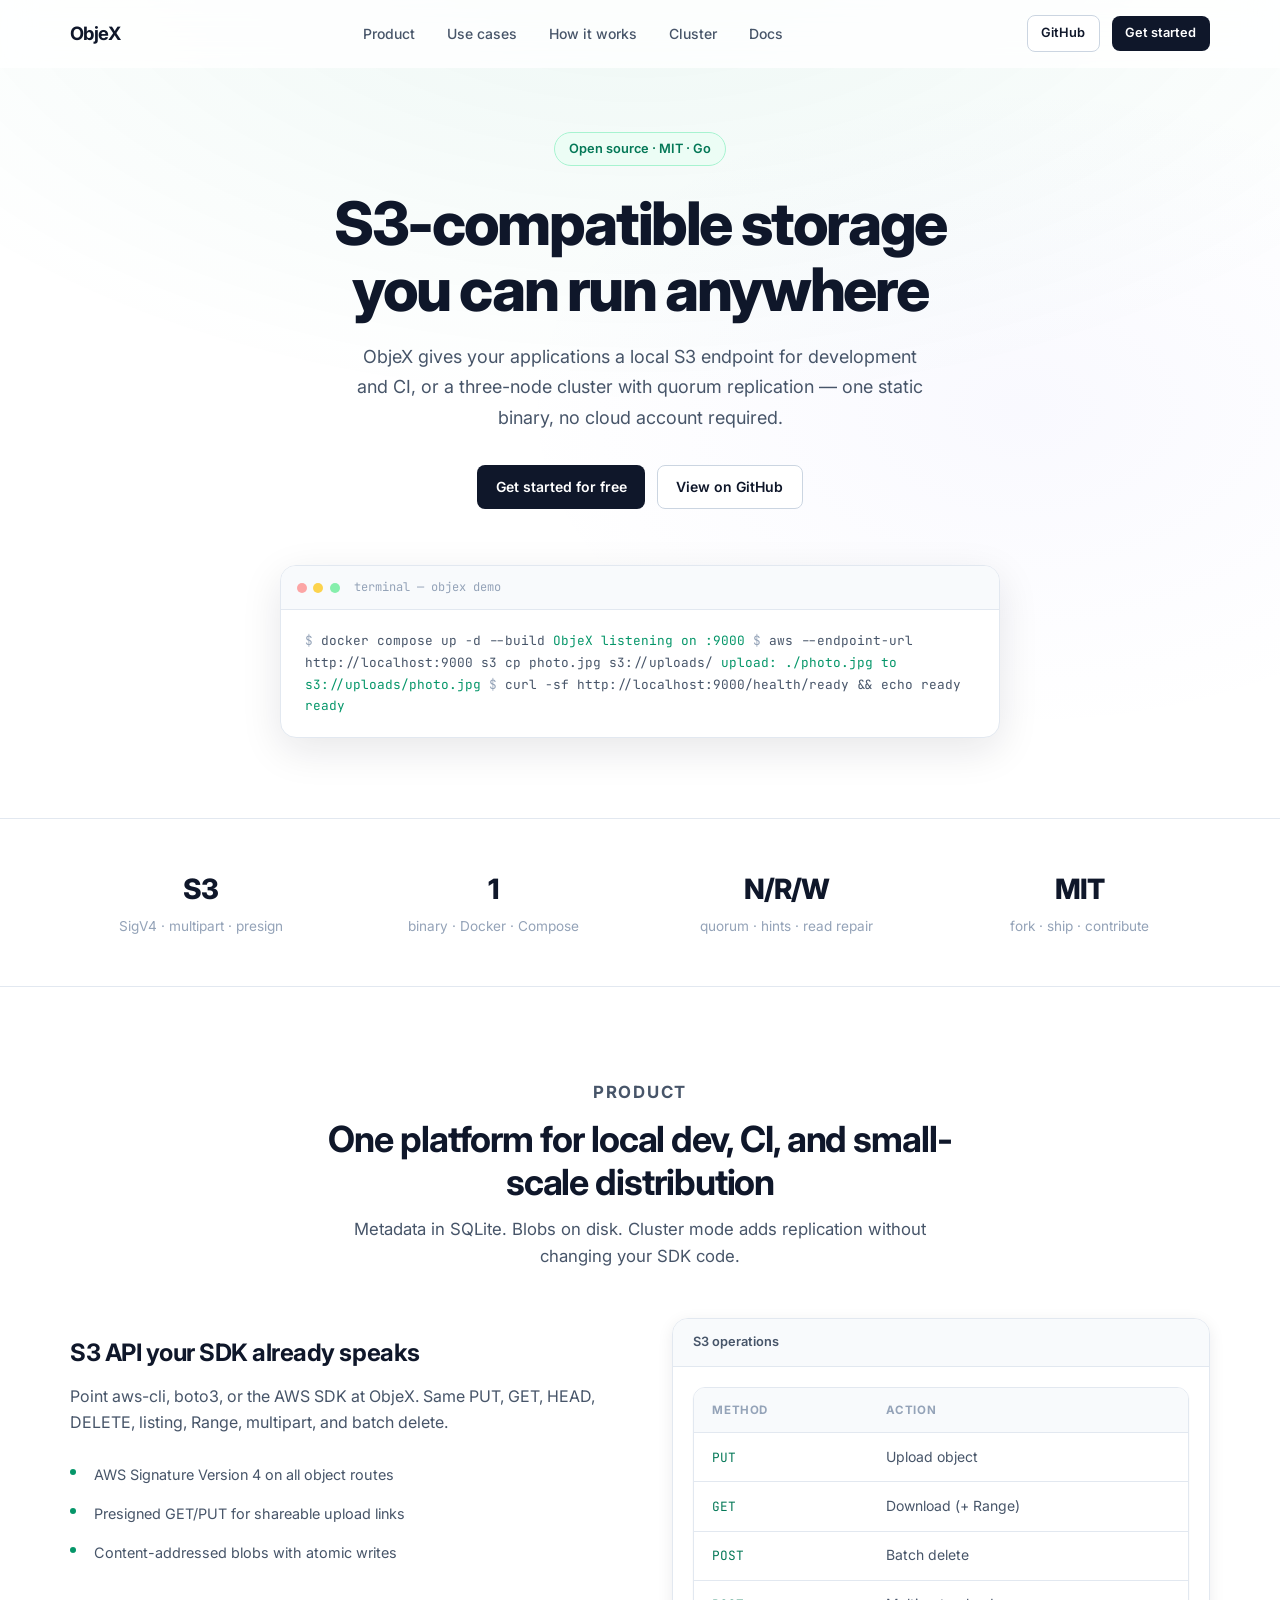
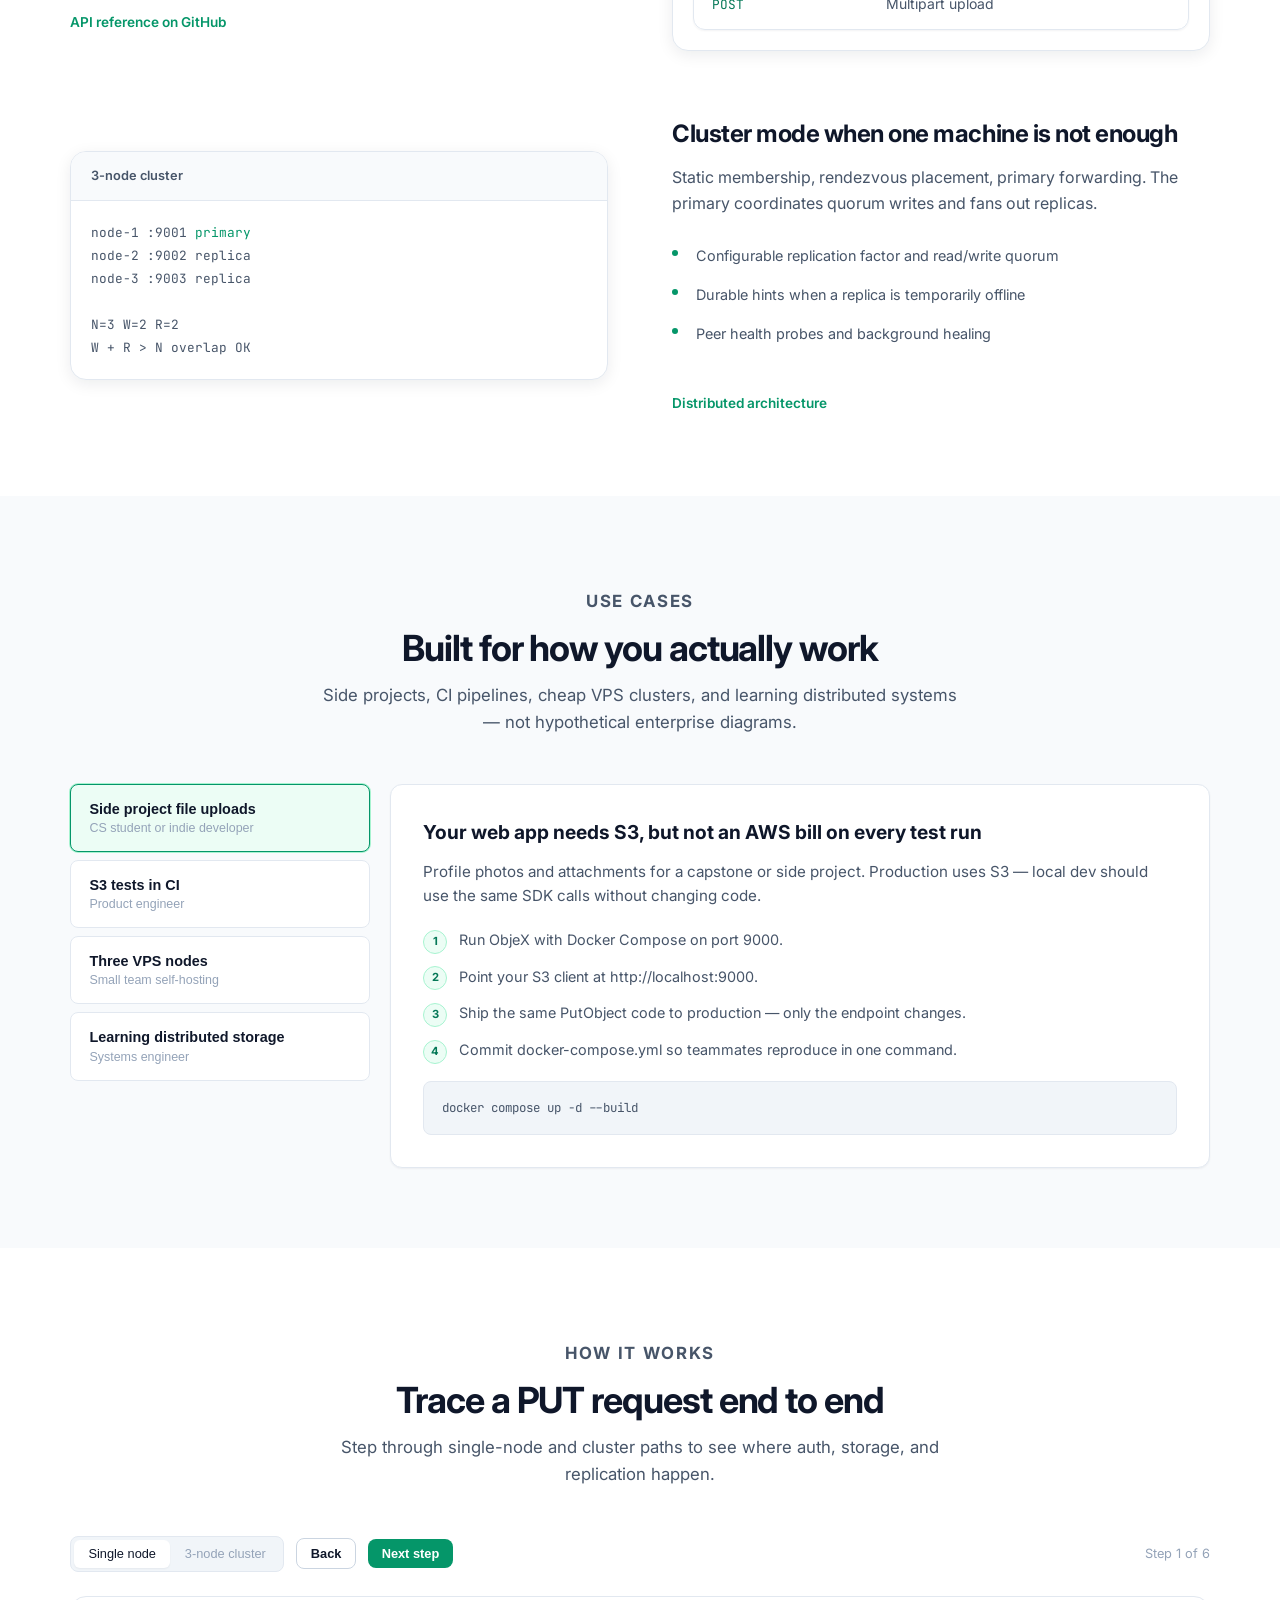
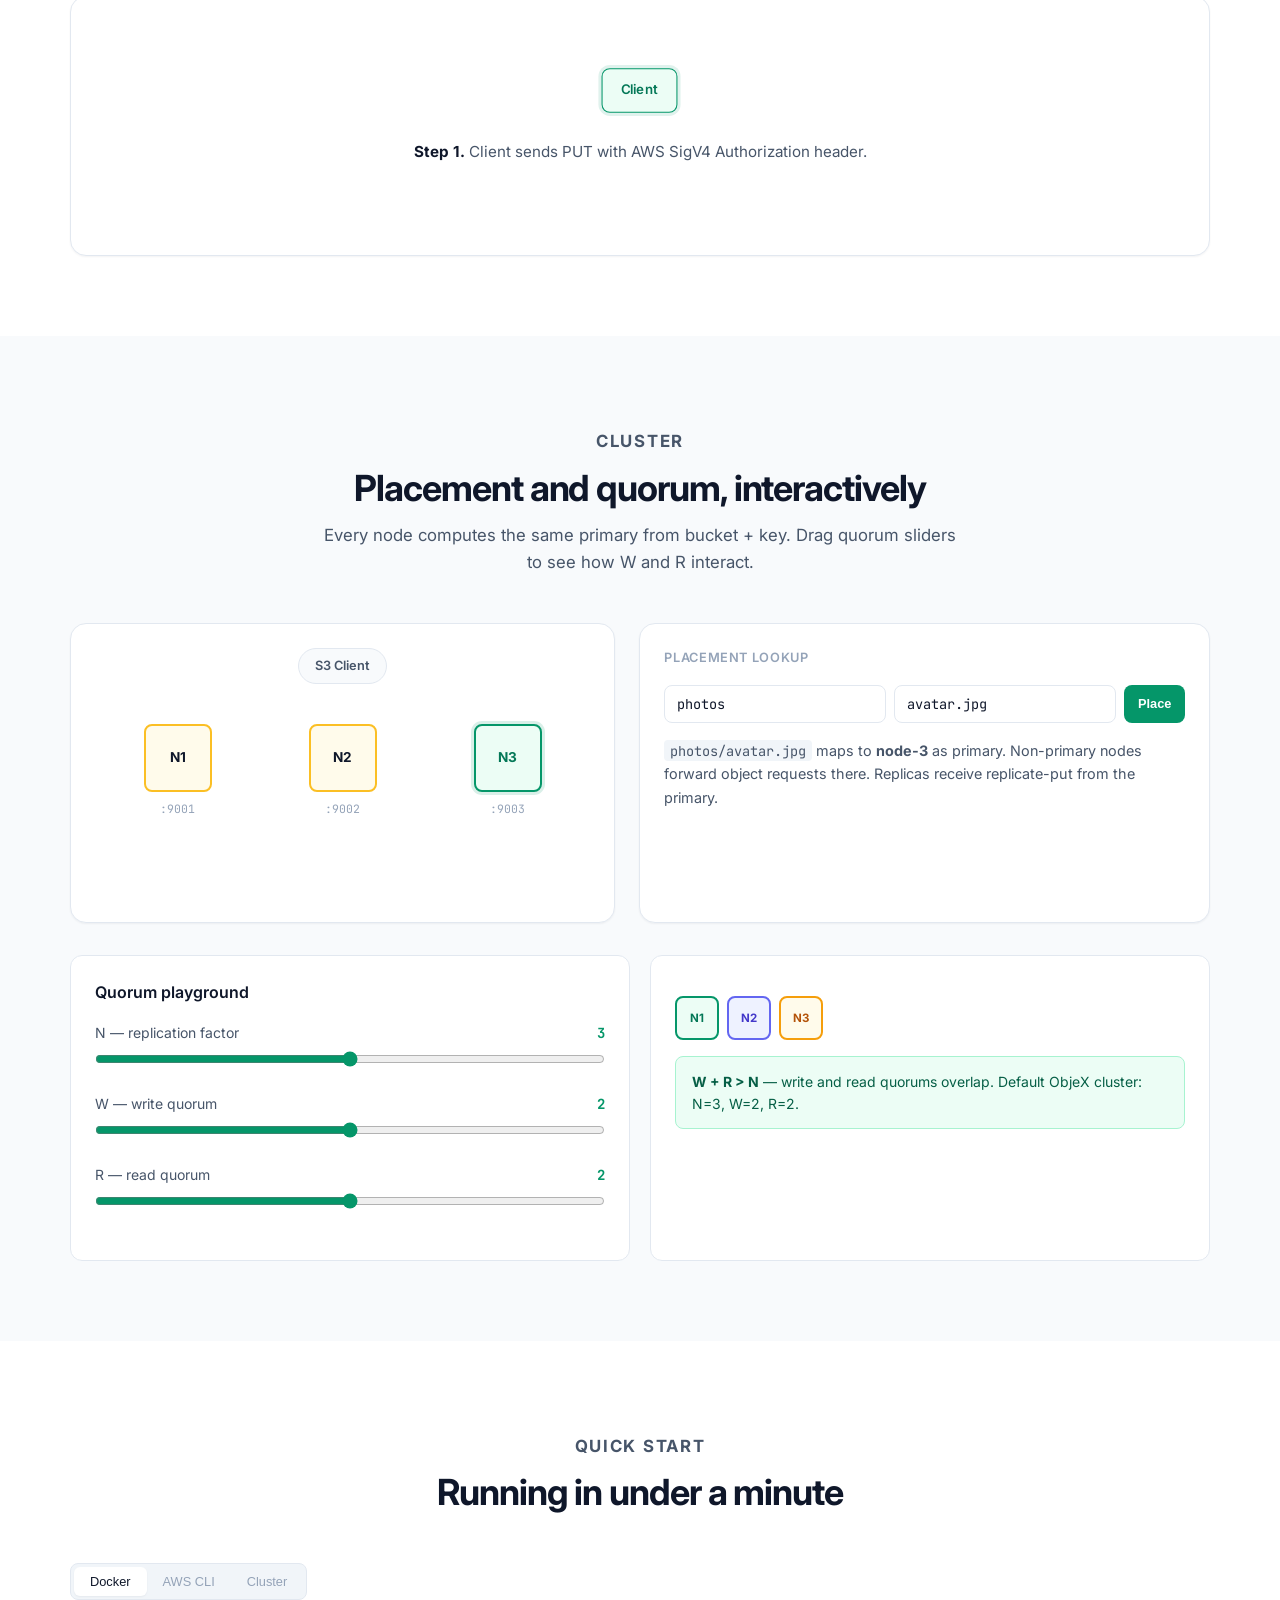
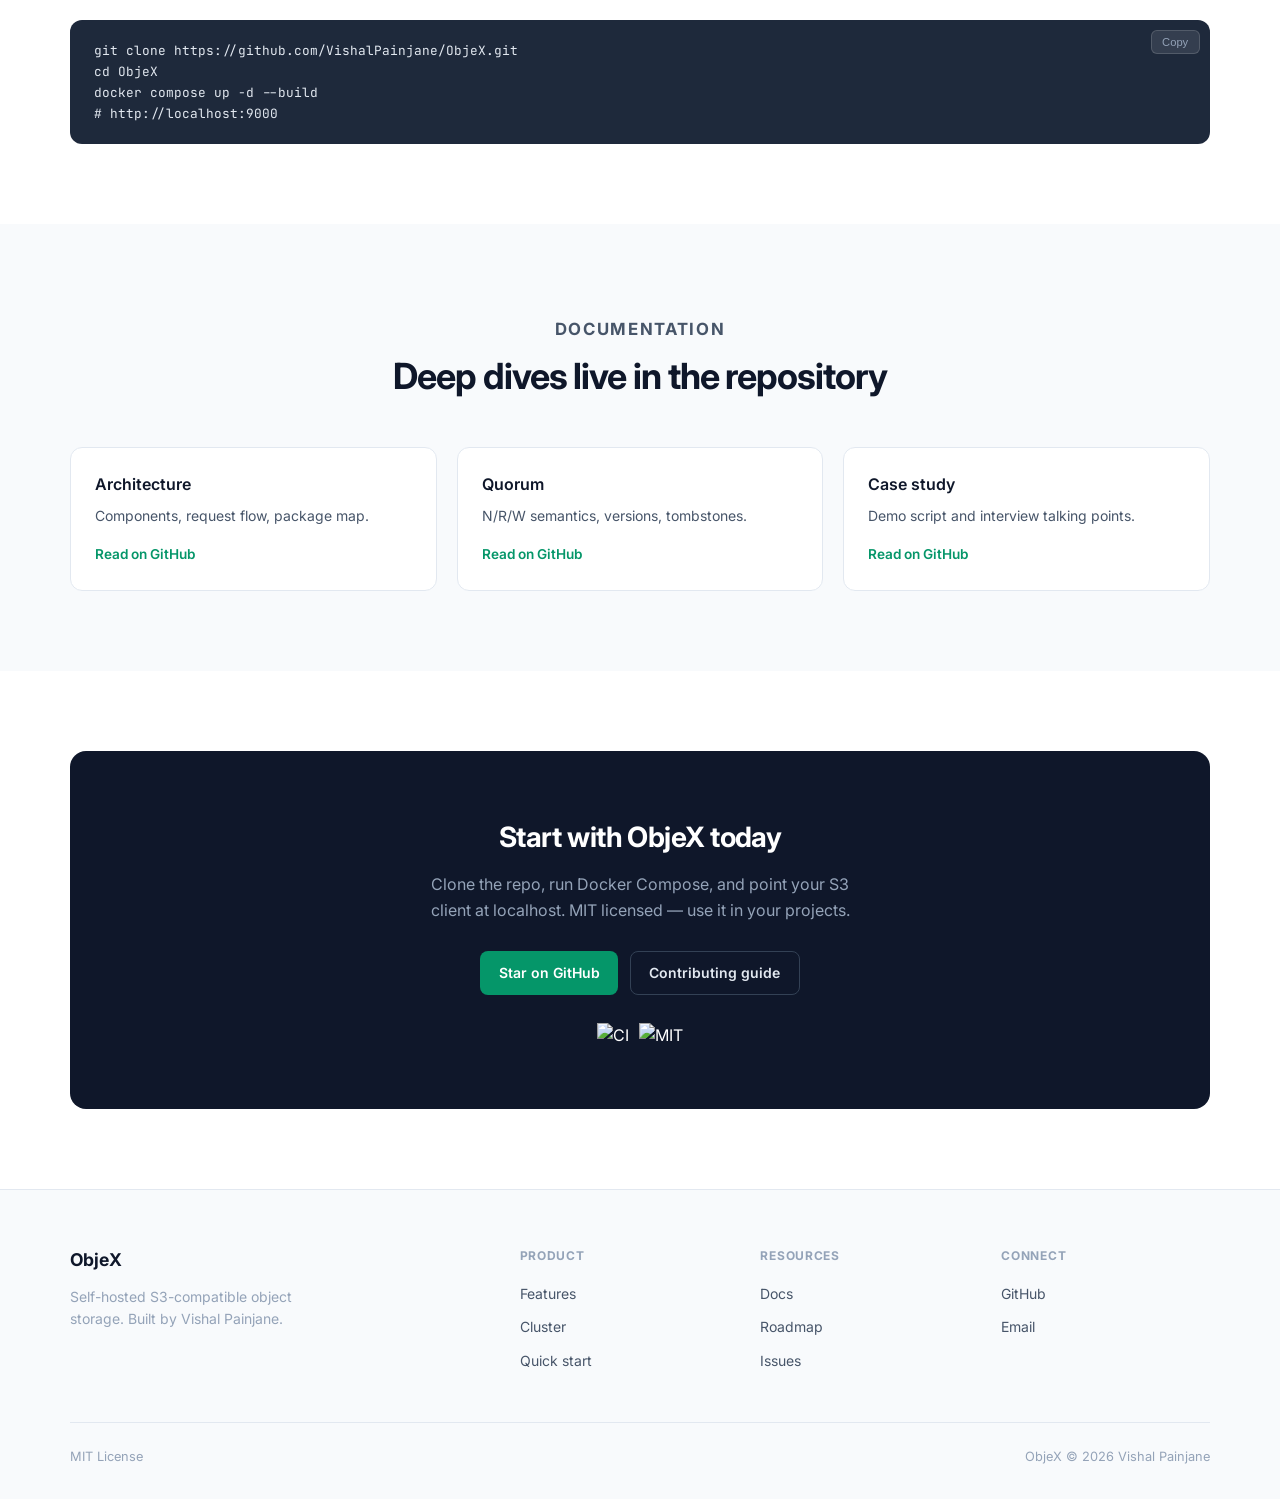
==== commit b39c829e: "docs: redesign showcase site with light Infisical-inspired theme" ====
--- a/docs/showcase/index.html
+++ b/docs/showcase/index.html
@@ -3,387 +3,295 @@
 <head>
   <meta charset="UTF-8" />
   <meta name="viewport" content="width=device-width, initial-scale=1" />
-  <meta name="description" content="ObjeX — self-hosted S3-compatible object storage in Go. Run locally, test in CI, or deploy a 3-node cluster with quorum replication." />
-  <meta name="author" content="Vishal Painjane" />
+  <meta name="description" content="ObjeX — self-hosted S3-compatible object storage in Go. Run locally, test in CI, or deploy a 3-node cluster." />
   <meta property="og:title" content="ObjeX — S3-Compatible Object Storage" />
-  <meta property="og:description" content="Self-hosted blob storage with AWS SigV4, multipart uploads, and optional multi-node quorum replication." />
-  <meta property="og:type" content="website" />
+  <meta property="og:description" content="Self-hosted blob storage with AWS SigV4 and optional quorum replication." />
   <meta property="og:url" content="https://vishalpainjane.github.io/ObjeX/" />
   <title>ObjeX — S3-Compatible Object Storage</title>
   <link rel="preconnect" href="https://fonts.googleapis.com" />
   <link rel="preconnect" href="https://fonts.gstatic.com" crossorigin />
   <link href="https://fonts.googleapis.com/css2?family=Inter:wght@400;500;600;700;800&family=JetBrains+Mono:wght@400;500;600&display=swap" rel="stylesheet" />
+  <link href="https://unpkg.com/aos@2.3.4/dist/aos.css" rel="stylesheet" />
   <link rel="stylesheet" href="css/site.css" />
 </head>
 <body>
 
-  <nav class="site-nav">
-    <div class="container">
-      <a class="nav-brand" href="#">Obje<span>X</span></a>
-      <ul class="nav-links">
+  <nav class="site-nav" id="site-nav">
+    <div class="container">
+      <a class="nav-brand" href="#">ObjeX</a>
+      <ul class="nav-links" id="nav-links">
+        <li><a href="#product">Product</a></li>
         <li><a href="#scenarios">Use cases</a></li>
         <li><a href="#how-it-works">How it works</a></li>
         <li><a href="#cluster">Cluster</a></li>
-        <li><a href="#quick-start">Quick start</a></li>
         <li><a href="#docs">Docs</a></li>
-        <li><a class="nav-cta" href="https://github.com/VishalPainjane/ObjeX" target="_blank" rel="noopener">GitHub</a></li>
       </ul>
-      <button class="nav-toggle" type="button" aria-label="Menu">Menu</button>
+      <div class="nav-actions">
+        <a class="btn btn-outline btn-sm" href="https://github.com/VishalPainjane/ObjeX" target="_blank" rel="noopener">GitHub</a>
+        <a class="btn btn-primary btn-sm" href="#quick-start">Get started</a>
+        <button class="nav-toggle" type="button" id="nav-toggle" aria-label="Menu">Menu</button>
+      </div>
     </div>
   </nav>
 
   <header class="hero">
-    <div class="container">
-      <p class="hero-eyebrow">Open source · MIT · Go</p>
-      <h1>Object storage your apps already know how to use</h1>
-      <p class="hero-lead">
-        ObjeX speaks the AWS S3 HTTP API. Point your SDK at a local endpoint for development,
-        wire it into CI for integration tests, or run a three-node cluster with quorum replication —
-        one static binary, no vendor lock-in.
+    <div class="hero-bg"></div>
+    <div class="container">
+      <div class="hero-badge" data-aos="fade-up">Open source · MIT · Go</div>
+      <h1 data-aos="fade-up" data-aos-delay="50">S3-compatible storage you can run anywhere</h1>
+      <p class="hero-lead" data-aos="fade-up" data-aos-delay="100">
+        ObjeX gives your applications a local S3 endpoint for development and CI,
+        or a three-node cluster with quorum replication — one static binary, no cloud account required.
       </p>
-      <div class="hero-actions">
-        <a class="btn btn-primary" href="#quick-start">Get started in 60 seconds</a>
-        <a class="btn btn-secondary" href="https://github.com/VishalPainjane/ObjeX" target="_blank" rel="noopener">View source on GitHub</a>
-        <a class="btn btn-ghost" href="https://github.com/VishalPainjane/ObjeX/blob/main/docs/architecture/architecture.md" target="_blank" rel="noopener">Architecture docs</a>
-      </div>
-      <div class="hero-meta">
-        <div class="hero-stat">
-          <strong>Protocol</strong>
-          <span>AWS S3 + Signature V4</span>
-        </div>
-        <div class="hero-stat">
-          <strong>Deploy</strong>
-          <span>Docker · single binary · 3-node Compose</span>
-        </div>
-        <div class="hero-stat">
-          <strong>Cluster</strong>
-          <span>Quorum N/R/W · hints · read repair</span>
-        </div>
-        <div class="hero-stat">
-          <strong>License</strong>
-          <span>MIT — use it anywhere</span>
+      <div class="hero-actions" data-aos="fade-up" data-aos-delay="150">
+        <a class="btn btn-primary" href="#quick-start">Get started for free</a>
+        <a class="btn btn-outline" href="https://github.com/VishalPainjane/ObjeX" target="_blank" rel="noopener">View on GitHub</a>
+      </div>
+
+      <div class="hero-preview" data-aos="fade-up" data-aos-delay="200">
+        <div class="preview-chrome">
+          <span class="preview-dot"></span>
+          <span class="preview-dot"></span>
+          <span class="preview-dot"></span>
+          <span class="preview-title">terminal — objex demo</span>
+        </div>
+        <div class="preview-body">
+<span class="dim">$</span> docker compose up -d --build
+<span class="ok">ObjeX listening on :9000</span>
+
+<span class="dim">$</span> aws --endpoint-url http://localhost:9000 s3 cp photo.jpg s3://uploads/
+<span class="ok">upload: ./photo.jpg to s3://uploads/photo.jpg</span>
+
+<span class="dim">$</span> curl -sf http://localhost:9000/health/ready && echo ready
+<span class="ok">ready</span>
         </div>
       </div>
     </div>
   </header>
 
-  <!-- Use cases -->
-  <section class="section" id="scenarios">
-    <div class="container">
-      <div class="section-header">
-        <p class="section-label">Real situations</p>
-        <h2>Where ObjeX fits in your week</h2>
-        <p>Not abstract diagrams — the same problems you hit building a side project, shipping CI, or self-hosting on a budget.</p>
-      </div>
-      <div class="scenario-layout">
-        <div class="scenario-list" id="scenario-list"></div>
+  <div class="stats-band">
+    <div class="container">
+      <div class="stats-grid">
+        <div class="stat-item" data-aos="fade-up"><strong>S3</strong><span>SigV4 · multipart · presign</span></div>
+        <div class="stat-item" data-aos="fade-up" data-aos-delay="50"><strong>1</strong><span>binary · Docker · Compose</span></div>
+        <div class="stat-item" data-aos="fade-up" data-aos-delay="100"><strong>N/R/W</strong><span>quorum · hints · read repair</span></div>
+        <div class="stat-item" data-aos="fade-up" data-aos-delay="150"><strong>MIT</strong><span>fork · ship · contribute</span></div>
+      </div>
+    </div>
+  </div>
+
+  <section class="section" id="product">
+    <div class="container">
+      <div class="section-header" data-aos="fade-up">
+        <p class="section-label">Product</p>
+        <h2>One platform for local dev, CI, and small-scale distribution</h2>
+        <p>Metadata in SQLite. Blobs on disk. Cluster mode adds replication without changing your SDK code.</p>
+      </div>
+
+      <div class="feature-split" data-aos="fade-up">
+        <div class="feature-copy">
+          <h3>S3 API your SDK already speaks</h3>
+          <p>Point aws-cli, boto3, or the AWS SDK at ObjeX. Same PUT, GET, HEAD, DELETE, listing, Range, multipart, and batch delete.</p>
+          <ul class="feature-list">
+            <li>AWS Signature Version 4 on all object routes</li>
+            <li>Presigned GET/PUT for shareable upload links</li>
+            <li>Content-addressed blobs with atomic writes</li>
+          </ul>
+          <a class="card-link" href="https://github.com/VishalPainjane/ObjeX#s3-api" target="_blank" rel="noopener">API reference on GitHub</a>
+        </div>
+        <div class="feature-panel">
+          <div class="panel-header">S3 operations</div>
+          <div class="panel-body">
+            <div class="table-wrap">
+              <table class="data-table">
+                <tr><th>Method</th><th>Action</th></tr>
+                <tr><td><code>PUT</code></td><td>Upload object</td></tr>
+                <tr><td><code>GET</code></td><td>Download (+ Range)</td></tr>
+                <tr><td><code>POST</code></td><td>Batch delete</td></tr>
+                <tr><td><code>POST</code></td><td>Multipart upload</td></tr>
+              </table>
+            </div>
+          </div>
+        </div>
+      </div>
+
+      <div class="feature-split reverse" style="margin-top:4rem" data-aos="fade-up">
+        <div class="feature-copy">
+          <h3>Cluster mode when one machine is not enough</h3>
+          <p>Static membership, rendezvous placement, primary forwarding. The primary coordinates quorum writes and fans out replicas.</p>
+          <ul class="feature-list">
+            <li>Configurable replication factor and read/write quorum</li>
+            <li>Durable hints when a replica is temporarily offline</li>
+            <li>Peer health probes and background healing</li>
+          </ul>
+          <a class="card-link" href="https://github.com/VishalPainjane/ObjeX/blob/main/docs/architecture/distributed-architecture.md" target="_blank" rel="noopener">Distributed architecture</a>
+        </div>
+        <div class="feature-panel">
+          <div class="panel-header">3-node cluster</div>
+          <div class="panel-body" style="font-family:var(--mono);font-size:0.8rem;color:var(--text-secondary);line-height:1.8">
+            node-1 :9001  <span style="color:var(--accent)">primary</span><br>
+            node-2 :9002  replica<br>
+            node-3 :9003  replica<br><br>
+            N=3  W=2  R=2<br>
+            W + R &gt; N  overlap OK
+          </div>
+        </div>
+      </div>
+    </div>
+  </section>
+
+  <section class="section section-alt" id="scenarios">
+    <div class="container">
+      <div class="section-header" data-aos="fade-up">
+        <p class="section-label">Use cases</p>
+        <h2>Built for how you actually work</h2>
+        <p>Side projects, CI pipelines, cheap VPS clusters, and learning distributed systems — not hypothetical enterprise diagrams.</p>
+      </div>
+      <div class="scenario-layout" data-aos="fade-up">
+        <div id="scenario-list"></div>
         <div class="scenario-detail" id="scenario-detail"></div>
       </div>
     </div>
   </section>
 
-  <!-- How it works -->
   <section class="section" id="how-it-works">
     <div class="container">
-      <div class="section-header">
-        <p class="section-label">Under the hood</p>
-        <h2>Follow a PUT request step by step</h2>
-        <p>Metadata lives in SQLite. Bytes live on disk. In cluster mode, a replication coordinator sits between the API and local storage.</p>
-      </div>
-      <div class="flow-controls">
-        <div class="flow-mode-toggle">
-          <button type="button" class="active" data-mode="single">Single node</button>
-          <button type="button" data-mode="cluster">3-node cluster</button>
-        </div>
-        <button type="button" class="btn btn-ghost" id="flow-prev">Previous</button>
-        <button type="button" class="btn btn-primary" id="flow-next">Next step</button>
-        <span class="flow-step-indicator" id="flow-step-indicator">Step 1 of 6</span>
-      </div>
-      <div class="flow-diagram">
-        <div class="flow-nodes" id="flow-nodes"></div>
-        <p class="flow-caption" id="flow-caption"></p>
-      </div>
-    </div>
-  </section>
-
-  <!-- Features -->
-  <section class="section" id="features">
-    <div class="container">
-      <div class="section-header">
-        <p class="section-label">Capabilities</p>
-        <h2>What you get out of the box</h2>
-      </div>
-      <div class="grid-3">
+      <div class="section-header" data-aos="fade-up">
+        <p class="section-label">How it works</p>
+        <h2>Trace a PUT request end to end</h2>
+        <p>Step through single-node and cluster paths to see where auth, storage, and replication happen.</p>
+      </div>
+      <div data-aos="fade-up">
+        <div class="flow-bar">
+          <div class="flow-toggle">
+            <button type="button" class="active" data-mode="single">Single node</button>
+            <button type="button" data-mode="cluster">3-node cluster</button>
+          </div>
+          <button type="button" class="btn btn-outline btn-sm" id="flow-prev">Back</button>
+          <button type="button" class="btn btn-accent btn-sm" id="flow-next">Next step</button>
+          <span class="flow-step-label" id="flow-step-indicator">Step 1 of 6</span>
+        </div>
+        <div class="flow-stage">
+          <div class="flow-nodes" id="flow-nodes"></div>
+          <p class="flow-caption" id="flow-caption"></p>
+        </div>
+      </div>
+    </div>
+  </section>
+
+  <section class="section section-alt" id="cluster">
+    <div class="container">
+      <div class="section-header" data-aos="fade-up">
+        <p class="section-label">Cluster</p>
+        <h2>Placement and quorum, interactively</h2>
+        <p>Every node computes the same primary from bucket + key. Drag quorum sliders to see how W and R interact.</p>
+      </div>
+
+      <div class="cluster-layout" data-aos="fade-up">
+        <div class="cluster-viz">
+          <div class="client-badge"><span>S3 Client</span></div>
+          <div class="cluster-nodes">
+            <div class="cluster-node" data-node="node-1"><div class="node-box">N1</div><span class="node-label">:9001</span></div>
+            <div class="cluster-node" data-node="node-2"><div class="node-box">N2</div><span class="node-label">:9002</span></div>
+            <div class="cluster-node" data-node="node-3"><div class="node-box">N3</div><span class="node-label">:9003</span></div>
+          </div>
+        </div>
+        <div class="cluster-controls">
+          <h4>Placement lookup</h4>
+          <div class="input-row">
+            <input type="text" id="cluster-bucket" value="photos" placeholder="bucket" aria-label="Bucket" />
+            <input type="text" id="cluster-key" value="avatar.jpg" placeholder="key" aria-label="Key" />
+            <button type="button" class="btn btn-accent btn-sm" id="cluster-update">Place</button>
+          </div>
+          <p class="cluster-result" id="cluster-info-text"></p>
+        </div>
+      </div>
+
+      <div class="quorum-grid" data-aos="fade-up">
+        <div class="card quorum-controls">
+          <h3 style="margin-bottom:1rem">Quorum playground</h3>
+          <label>N — replication factor <span class="quorum-val" id="quorum-n-val">3</span>
+            <input type="range" id="quorum-n" min="1" max="5" value="3" />
+          </label>
+          <label>W — write quorum <span class="quorum-val" id="quorum-w-val">2</span>
+            <input type="range" id="quorum-w" min="1" max="5" value="2" />
+          </label>
+          <label>R — read quorum <span class="quorum-val" id="quorum-r-val">2</span>
+            <input type="range" id="quorum-r" min="1" max="5" value="2" />
+          </label>
+        </div>
         <div class="card">
-          <div class="feature-icon">S3</div>
-          <h3>S3-compatible API</h3>
-          <p>PUT, GET, HEAD, DELETE, listing, Range requests, batch delete, CopyObject, and multipart uploads. Works with aws-cli and standard SDKs.</p>
-        </div>
-        <div class="card">
-          <div class="feature-icon">V4</div>
-          <h3>AWS Signature V4</h3>
-          <p>Production-style request signing. Presigned GET/PUT URLs for sharing uploads and downloads without handing out long-lived keys.</p>
-        </div>
-        <div class="card">
-          <div class="feature-icon">FS</div>
-          <h3>Content-addressed blobs</h3>
-          <p>SHA-256 paths, atomic tmp-to-rename writes, MD5 ETags. Orphan cleanup and scheduled integrity verification against stored metadata.</p>
-        </div>
-        <div class="card">
-          <div class="feature-icon">N3</div>
-          <h3>Cluster replication</h3>
-          <p>Rendezvous placement, primary forwarding, quorum writes and deletes, durable replication hints, read repair, peer health, and healing.</p>
-        </div>
-        <div class="card">
-          <div class="feature-icon">DX</div>
-          <h3>Docker Compose profiles</h3>
-          <p>Single-node dev stack on port 9000. Three-node cluster profile with sample membership JSON — no Kubernetes required to try distribution.</p>
-        </div>
-        <div class="card">
-          <div class="feature-icon">OB</div>
-          <h3>Observability</h3>
-          <p>Prometheus metrics at /metrics. Liveness and readiness probes. /cluster JSON for membership and peer reachability during demos and ops.</p>
-        </div>
-      </div>
-    </div>
-  </section>
-
-  <!-- Cluster interactive -->
-  <section class="section" id="cluster">
-    <div class="container">
-      <div class="section-header">
-        <p class="section-label">Cluster mode</p>
-        <h2>See placement pick a primary</h2>
-        <p>Every node loads the same membership list. Given a bucket and key, rendezvous hashing picks the same primary everywhere — no coordinator service required.</p>
-      </div>
-      <div class="cluster-board">
-        <div class="cluster-viz">
-          <div class="client-dot">S3 Client</div>
-          <div class="cluster-nodes">
-            <div class="cluster-node" data-node="node-1">
-              <div class="node-box">N1</div>
-              <span class="node-label">:9001</span>
-            </div>
-            <div class="cluster-node" data-node="node-2">
-              <div class="node-box">N2</div>
-              <span class="node-label">:9002</span>
-            </div>
-            <div class="cluster-node" data-node="node-3">
-              <div class="node-box">N3</div>
-              <span class="node-label">:9003</span>
-            </div>
-          </div>
-        </div>
-        <div>
-          <div class="cluster-key-input">
-            <input type="text" id="cluster-bucket" value="photos" placeholder="bucket" aria-label="Bucket name" />
-            <input type="text" id="cluster-key" value="avatar.jpg" placeholder="object key" aria-label="Object key" />
-            <button type="button" class="btn btn-primary" id="cluster-update">Place</button>
-          </div>
-          <div class="cluster-info">
-            <h4>Placement result</h4>
-            <p id="cluster-info-text">Enter a bucket and key, then click Place.</p>
-          </div>
-        </div>
-      </div>
-
-      <div style="margin-top: 2.5rem">
-        <div class="section-header">
-          <h2>Quorum playground</h2>
-          <p>Drag N, W, and R to see how write and read quorums interact. Default for a 3-node dev cluster: N=3, W=2, R=2.</p>
-        </div>
-        <div class="quorum-panel">
-          <div class="card quorum-controls">
-            <label>N — replication factor <span class="quorum-value" id="quorum-n-val">3</span>
-              <input type="range" id="quorum-n" min="1" max="5" value="3" />
-            </label>
-            <label>W — write quorum <span class="quorum-value" id="quorum-w-val">2</span>
-              <input type="range" id="quorum-w" min="1" max="5" value="2" />
-            </label>
-            <label>R — read quorum <span class="quorum-value" id="quorum-r-val">2</span>
-              <input type="range" id="quorum-r" min="1" max="5" value="2" />
-            </label>
-            <p style="font-size:0.85rem;color:var(--text-muted);margin-top:0.5rem">
-              Teal = write set · Amber = read set · Green = overlap
-            </p>
-          </div>
-          <div class="card">
-            <div class="quorum-viz" id="quorum-viz"></div>
-            <div id="quorum-verdict" class="quorum-verdict ok"></div>
-          </div>
-        </div>
-      </div>
-    </div>
-  </section>
-
-  <!-- Quick start -->
+          <div class="quorum-nodes" id="quorum-viz"></div>
+          <div id="quorum-verdict" class="quorum-verdict ok"></div>
+        </div>
+      </div>
+    </div>
+  </section>
+
   <section class="section" id="quick-start">
     <div class="container">
-      <div class="section-header">
+      <div class="section-header" data-aos="fade-up">
         <p class="section-label">Quick start</p>
-        <h2>Run it on your machine</h2>
-        <p>Clone the repo, start Docker Compose, and use the same AWS CLI commands you would against S3.</p>
-      </div>
-
-      <div class="tab-bar" data-tab-group="start">
-        <button type="button" class="tab-btn active" data-tab="docker">Docker</button>
-        <button type="button" class="tab-btn" data-tab="aws">AWS CLI</button>
-        <button type="button" class="tab-btn" data-tab="cluster">3-node cluster</button>
-        <button type="button" class="tab-btn" data-tab="source">From source</button>
-      </div>
-
-      <div class="tab-panel active" data-tab-panel="start" data-tab="docker">
-        <div class="code-block">
-          <button type="button" class="copy-btn">Copy</button>
-          <pre>git clone https://github.com/VishalPainjane/ObjeX.git
+        <h2>Running in under a minute</h2>
+      </div>
+      <div data-aos="fade-up">
+        <div class="tab-bar" data-tab-group="start">
+          <button type="button" class="tab-btn active" data-tab="docker">Docker</button>
+          <button type="button" class="tab-btn" data-tab="aws">AWS CLI</button>
+          <button type="button" class="tab-btn" data-tab="cluster">Cluster</button>
+        </div>
+        <div class="tab-panel active" data-tab-panel="start" data-tab="docker">
+          <div class="code-wrap"><button type="button" class="copy-btn">Copy</button><pre>git clone https://github.com/VishalPainjane/ObjeX.git
 cd ObjeX
 docker compose up -d --build
-
-# API:  http://localhost:9000
-# Health: http://localhost:9000/health/ready
-# Metrics: http://localhost:9000/metrics</pre>
-        </div>
-        <p style="margin-top:1rem;font-size:0.9rem;color:var(--text-secondary)">
-          Default dev credentials are in <code>docker-compose.yml</code>. Change them before any real deployment.
-        </p>
-      </div>
-
-      <div class="tab-panel" data-tab-panel="start" data-tab="aws">
-        <div class="code-block">
-          <button type="button" class="copy-btn">Copy</button>
-          <pre>export AWS_ACCESS_KEY_ID=OBXTESTKEY00000001
+# http://localhost:9000</pre></div>
+        </div>
+        <div class="tab-panel" data-tab-panel="start" data-tab="aws">
+          <div class="code-wrap"><button type="button" class="copy-btn">Copy</button><pre>export AWS_ACCESS_KEY_ID=OBXTESTKEY00000001
 export AWS_SECRET_ACCESS_KEY=testsecretkeythatislongenoughforhmacsha256test
-
 aws --endpoint-url http://localhost:9000 s3 mb s3://photos
-echo "hello from ObjeX" > hello.txt
-aws --endpoint-url http://localhost:9000 s3 cp hello.txt s3://photos/
-aws --endpoint-url http://localhost:9000 s3 ls s3://photos/</pre>
-        </div>
-      </div>
-
-      <div class="tab-panel" data-tab-panel="start" data-tab="cluster">
-        <div class="code-block">
-          <button type="button" class="copy-btn">Copy</button>
-          <pre>docker compose -f docker-compose.cluster.yml up -d --build
-
-# Nodes
-curl http://localhost:9001/cluster
-curl http://localhost:9002/cluster
-curl http://localhost:9003/cluster
-
-# Upload via node 2, verify on node 1 — placement + forwarding + replication</pre>
-        </div>
-      </div>
-
-      <div class="tab-panel" data-tab-panel="start" data-tab="source">
-        <div class="code-block">
-          <button type="button" class="copy-btn">Copy</button>
-          <pre>go test ./...
-go run ./cmd/objex
-
-# Set OBJEX_ACCESS_KEY_ID and OBJEX_SECRET_ACCESS_KEY
-# Optional: OBJEX_CLUSTER_CONFIG=configs/cluster-3.json</pre>
-        </div>
-      </div>
-    </div>
-  </section>
-
-  <!-- S3 API -->
-  <section class="section" id="api">
-    <div class="container">
-      <div class="section-header">
-        <p class="section-label">Compatibility</p>
-        <h2>S3 API surface</h2>
-        <p>All object routes require AWS Signature Version 4 unless noted. Full reference in the repository README.</p>
-      </div>
-      <div class="api-table-wrap">
-        <table class="api-table">
-          <thead>
-            <tr><th>Method</th><th>Path / query</th><th>Action</th></tr>
-          </thead>
-          <tbody>
-            <tr><td>GET</td><td><code>/</code></td><td>List buckets</td></tr>
-            <tr><td>PUT</td><td><code>/{bucket}/{key}</code></td><td>Put object</td></tr>
-            <tr><td>GET</td><td><code>/{bucket}/{key}</code></td><td>Get object (Range supported)</td></tr>
-            <tr><td>HEAD</td><td><code>/{bucket}/{key}</code></td><td>Head object</td></tr>
-            <tr><td>DELETE</td><td><code>/{bucket}/{key}</code></td><td>Delete object</td></tr>
-            <tr><td>POST</td><td><code>/{bucket}?delete</code></td><td>Batch delete (XML body)</td></tr>
-            <tr><td>PUT</td><td><code>/{bucket}/{key}</code> + <code>x-amz-copy-source</code></td><td>Copy object</td></tr>
-            <tr><td>POST</td><td><code>?uploads</code></td><td>Initiate multipart upload</td></tr>
-            <tr><td>GET</td><td><code>/health/ready</code></td><td>Readiness (no auth)</td></tr>
-            <tr><td>GET</td><td><code>/metrics</code></td><td>Prometheus scrape (no auth)</td></tr>
-            <tr><td>GET</td><td><code>/cluster</code></td><td>Cluster status (no auth)</td></tr>
-          </tbody>
-        </table>
-      </div>
-    </div>
-  </section>
-
-  <!-- Documentation -->
-  <section class="section" id="docs">
-    <div class="container">
-      <div class="section-header">
+aws --endpoint-url http://localhost:9000 s3 cp file.txt s3://photos/</pre></div>
+        </div>
+        <div class="tab-panel" data-tab-panel="start" data-tab="cluster">
+          <div class="code-wrap"><button type="button" class="copy-btn">Copy</button><pre>docker compose -f docker-compose.cluster.yml up -d --build
+curl http://localhost:9001/cluster</pre></div>
+        </div>
+      </div>
+    </div>
+  </section>
+
+  <section class="section section-alt" id="docs">
+    <div class="container">
+      <div class="section-header" data-aos="fade-up">
         <p class="section-label">Documentation</p>
-        <h2>Go deeper in the repository</h2>
-        <p>The website explains the product. The repo holds the implementation, tests, and design notes.</p>
-      </div>
-      <div class="grid-3 docs-grid">
+        <h2>Deep dives live in the repository</h2>
+      </div>
+      <div class="grid-3 docs-grid" data-aos="fade-up">
         <a class="card" href="https://github.com/VishalPainjane/ObjeX/blob/main/docs/architecture/architecture.md" target="_blank" rel="noopener">
-          <h3>Architecture overview</h3>
-          <p>Component diagram, request flow, package map.</p>
-          <span class="arrow">Read on GitHub</span>
-        </a>
-        <a class="card" href="https://github.com/VishalPainjane/ObjeX/blob/main/docs/architecture/distributed-architecture.md" target="_blank" rel="noopener">
-          <h3>Distributed mode</h3>
-          <p>Cluster topology, forwarding, internal replicate protocol.</p>
-          <span class="arrow">Read on GitHub</span>
+          <h3>Architecture</h3><p>Components, request flow, package map.</p><span class="card-link">Read on GitHub</span>
         </a>
         <a class="card" href="https://github.com/VishalPainjane/ObjeX/blob/main/docs/architecture/quorum.md" target="_blank" rel="noopener">
-          <h3>Quorum semantics</h3>
-          <p>N/R/W parameters, versions, tombstones, read repair.</p>
-          <span class="arrow">Read on GitHub</span>
-        </a>
-        <a class="card" href="https://github.com/VishalPainjane/ObjeX/blob/main/docs/architecture/replication.md" target="_blank" rel="noopener">
-          <h3>Replication</h3>
-          <p>Coordinator, streaming, stale-write rejection.</p>
-          <span class="arrow">Read on GitHub</span>
+          <h3>Quorum</h3><p>N/R/W semantics, versions, tombstones.</p><span class="card-link">Read on GitHub</span>
         </a>
         <a class="card" href="https://github.com/VishalPainjane/ObjeX/blob/main/docs/showcase/case-study.md" target="_blank" rel="noopener">
-          <h3>Case study</h3>
-          <p>Interview talking points, demo script, resume bullets.</p>
-          <span class="arrow">Read on GitHub</span>
+          <h3>Case study</h3><p>Demo script and interview talking points.</p><span class="card-link">Read on GitHub</span>
         </a>
-        <a class="card" href="https://github.com/VishalPainjane/ObjeX/blob/main/README.md" target="_blank" rel="noopener">
-          <h3>README</h3>
-          <p>Configuration reference, project layout, full API tables.</p>
-          <span class="arrow">Read on GitHub</span>
-        </a>
-      </div>
-    </div>
-  </section>
-
-  <!-- Open source -->
-  <section class="section" id="opensource">
-    <div class="container">
-      <div class="oss-band">
-        <h2>Open source, MIT licensed</h2>
-        <p>
-          ObjeX is free to use, fork, and ship. Contributions welcome —
-          issues and pull requests on GitHub. CI runs tests, vet, build, and race detection on every push.
-        </p>
-        <div class="oss-badges">
-          <a href="https://github.com/VishalPainjane/ObjeX/actions/workflows/ci.yml" target="_blank" rel="noopener">
-            <img src="https://github.com/VishalPainjane/ObjeX/actions/workflows/ci.yml/badge.svg" alt="CI status" />
-          </a>
-          <a href="https://github.com/VishalPainjane/ObjeX/blob/main/LICENSE" target="_blank" rel="noopener">
-            <img src="https://img.shields.io/badge/License-MIT-blue.svg" alt="MIT License" />
-          </a>
-          <img src="https://img.shields.io/badge/Go-1.25+-00ADD8?logo=go&logoColor=white" alt="Go 1.25+" />
-        </div>
-        <div style="display:flex;flex-wrap:wrap;gap:0.75rem;justify-content:center">
-          <a class="btn btn-primary" href="https://github.com/VishalPainjane/ObjeX" target="_blank" rel="noopener">Star on GitHub</a>
-          <a class="btn btn-secondary" href="https://github.com/VishalPainjane/ObjeX/blob/main/CONTRIBUTING.md" target="_blank" rel="noopener">Contributing guide</a>
-          <a class="btn btn-ghost" href="https://github.com/VishalPainjane/ObjeX/issues" target="_blank" rel="noopener">Report an issue</a>
+      </div>
+    </div>
+  </section>
+
+  <section class="section">
+    <div class="container" data-aos="fade-up">
+      <div class="cta-band">
+        <h2>Start with ObjeX today</h2>
+        <p>Clone the repo, run Docker Compose, and point your S3 client at localhost. MIT licensed — use it in your projects.</p>
+        <div class="btn-row">
+          <a class="btn btn-accent" href="https://github.com/VishalPainjane/ObjeX" target="_blank" rel="noopener">Star on GitHub</a>
+          <a class="btn btn-outline" href="https://github.com/VishalPainjane/ObjeX/blob/main/CONTRIBUTING.md" target="_blank" rel="noopener">Contributing guide</a>
+        </div>
+        <div class="cta-badges">
+          <img src="https://github.com/VishalPainjane/ObjeX/actions/workflows/ci.yml/badge.svg" alt="CI" height="22" />
+          <img src="https://img.shields.io/badge/License-MIT-blue.svg" alt="MIT" height="22" />
         </div>
       </div>
     </div>
@@ -391,20 +299,43 @@
 
   <footer class="site-footer">
     <div class="container">
-      <div>
-        <strong style="color:var(--text)">ObjeX</strong><br />
-        Built by <a href="https://github.com/VishalPainjane">Vishal Painjane</a><br />
-        <a href="mailto:painjanevishal2204@gmail.com">painjanevishal2204@gmail.com</a>
-      </div>
-      <ul class="footer-links">
-        <li><a href="https://github.com/VishalPainjane/ObjeX">Repository</a></li>
-        <li><a href="https://github.com/VishalPainjane/ObjeX/blob/main/docs/architecture/">Docs</a></li>
-        <li><a href="https://github.com/VishalPainjane/ObjeX/blob/main/ROADMAP.md">Roadmap</a></li>
-        <li><a href="https://github.com/VishalPainjane/ObjeX/blob/main/SECURITY.md">Security</a></li>
-      </ul>
+      <div class="footer-grid">
+        <div class="footer-brand">
+          <strong style="font-size:1.1rem">ObjeX</strong>
+          <p>Self-hosted S3-compatible object storage. Built by Vishal Painjane.</p>
+        </div>
+        <div class="footer-col">
+          <h4>Product</h4>
+          <ul>
+            <li><a href="#product">Features</a></li>
+            <li><a href="#cluster">Cluster</a></li>
+            <li><a href="#quick-start">Quick start</a></li>
+          </ul>
+        </div>
+        <div class="footer-col">
+          <h4>Resources</h4>
+          <ul>
+            <li><a href="https://github.com/VishalPainjane/ObjeX/tree/main/docs/architecture" target="_blank" rel="noopener">Docs</a></li>
+            <li><a href="https://github.com/VishalPainjane/ObjeX/blob/main/ROADMAP.md" target="_blank" rel="noopener">Roadmap</a></li>
+            <li><a href="https://github.com/VishalPainjane/ObjeX/issues" target="_blank" rel="noopener">Issues</a></li>
+          </ul>
+        </div>
+        <div class="footer-col">
+          <h4>Connect</h4>
+          <ul>
+            <li><a href="https://github.com/VishalPainjane" target="_blank" rel="noopener">GitHub</a></li>
+            <li><a href="mailto:painjanevishal2204@gmail.com">Email</a></li>
+          </ul>
+        </div>
+      </div>
+      <div class="footer-bottom">
+        <span>MIT License</span>
+        <span>ObjeX &copy; 2026 Vishal Painjane</span>
+      </div>
     </div>
   </footer>
 
+  <script src="https://unpkg.com/aos@2.3.4/dist/aos.js"></script>
   <script src="js/site.js"></script>
 </body>
 </html>
--- a/docs/showcase/css/site.css
+++ b/docs/showcase/css/site.css
@@ -1,47 +1,51 @@
-/* ObjeX showcase — structural layout; theme tokens refined later */
+/* ObjeX showcase — Infisical-inspired light theme */
 
 :root {
-  --bg: #090c10;
-  --bg-elevated: #0f1419;
-  --surface: #151b23;
-  --surface-hover: #1a222d;
-  --border: #243044;
-  --border-subtle: #1c2634;
-  --text: #e8edf4;
-  --text-secondary: #9aa8bc;
-  --text-muted: #6b7a90;
-  --accent: #3ecfbe;
-  --accent-dim: #2aa89a;
-  --accent-glow: rgba(62, 207, 190, 0.12);
-  --danger: #f07178;
-  --success: #7fd99a;
-  --warn: #e6c07b;
-  --mono: "JetBrains Mono", "Cascadia Code", "Fira Code", ui-monospace, monospace;
-  --sans: "Inter", "Segoe UI", system-ui, sans-serif;
-  --max: 1120px;
-  --nav-h: 64px;
-  --radius: 10px;
-  --radius-sm: 6px;
+  --bg: #ffffff;
+  --bg-alt: #f8fafc;
+  --bg-muted: #f1f5f9;
+  --surface: #ffffff;
+  --border: #e2e8f0;
+  --border-strong: #cbd5e1;
+  --text: #0f172a;
+  --text-secondary: #475569;
+  --text-muted: #94a3b8;
+  --accent: #059669;
+  --accent-hover: #047857;
+  --accent-soft: #ecfdf5;
+  --accent-border: #a7f3d0;
+  --dark: #0f172a;
+  --shadow-sm: 0 1px 2px rgba(15, 23, 42, 0.05);
+  --shadow-md: 0 4px 16px rgba(15, 23, 42, 0.08);
+  --shadow-lg: 0 12px 40px rgba(15, 23, 42, 0.1);
+  --radius: 12px;
+  --radius-sm: 8px;
+  --radius-lg: 16px;
+  --mono: "JetBrains Mono", ui-monospace, monospace;
+  --sans: "Inter", system-ui, sans-serif;
+  --max: 1140px;
+  --nav-h: 68px;
+  --transition: 0.2s cubic-bezier(0.4, 0, 0.2, 1);
 }
 
 *, *::before, *::after { box-sizing: border-box; margin: 0; padding: 0; }
 
 html {
   scroll-behavior: smooth;
-  scroll-padding-top: calc(var(--nav-h) + 1rem);
+  scroll-padding-top: calc(var(--nav-h) + 1.5rem);
 }
 
 body {
   font-family: var(--sans);
   background: var(--bg);
   color: var(--text);
-  line-height: 1.65;
+  line-height: 1.6;
   font-size: 16px;
   -webkit-font-smoothing: antialiased;
 }
 
 a { color: var(--accent); text-decoration: none; }
-a:hover { text-decoration: underline; }
+a:hover { color: var(--accent-hover); }
 
 .container {
   width: min(100% - 2.5rem, var(--max));
@@ -51,13 +55,21 @@
 /* ----- Nav ----- */
 
 .site-nav {
-  position: sticky;
+  position: fixed;
   top: 0;
-  z-index: 100;
+  left: 0;
+  right: 0;
+  z-index: 200;
   height: var(--nav-h);
-  background: rgba(9, 12, 16, 0.85);
-  backdrop-filter: blur(12px);
-  border-bottom: 1px solid var(--border-subtle);
+  background: rgba(255, 255, 255, 0.8);
+  backdrop-filter: blur(16px);
+  border-bottom: 1px solid transparent;
+  transition: border-color var(--transition), box-shadow var(--transition);
+}
+
+.site-nav.scrolled {
+  border-color: var(--border);
+  box-shadow: var(--shadow-sm);
 }
 
 .site-nav .container {
@@ -65,23 +77,19 @@
   align-items: center;
   justify-content: space-between;
   height: 100%;
-  gap: 1rem;
 }
 
 .nav-brand {
   font-weight: 700;
-  font-size: 1.1rem;
+  font-size: 1.15rem;
   color: var(--text);
-  text-decoration: none;
-  letter-spacing: -0.02em;
-}
-
-.nav-brand span { color: var(--accent); }
+  letter-spacing: -0.03em;
+}
 
 .nav-links {
   display: flex;
   align-items: center;
-  gap: 1.25rem;
+  gap: 2rem;
   list-style: none;
 }
 
@@ -89,38 +97,26 @@
   color: var(--text-secondary);
   font-size: 0.875rem;
   font-weight: 500;
-  text-decoration: none;
+  transition: color var(--transition);
 }
 
 .nav-links a:hover { color: var(--text); text-decoration: none; }
 
-.nav-cta {
-  display: inline-flex;
-  align-items: center;
-  gap: 0.4rem;
-  padding: 0.45rem 0.9rem;
-  background: var(--surface);
-  border: 1px solid var(--border);
-  border-radius: var(--radius-sm);
-  color: var(--text) !important;
-  font-size: 0.8rem !important;
-  font-weight: 600 !important;
-}
-
-.nav-cta:hover {
-  background: var(--surface-hover);
-  text-decoration: none !important;
+.nav-actions {
+  display: flex;
+  align-items: center;
+  gap: 0.75rem;
 }
 
 .nav-toggle {
   display: none;
   background: none;
   border: 1px solid var(--border);
+  border-radius: var(--radius-sm);
+  padding: 0.4rem 0.65rem;
+  cursor: pointer;
   color: var(--text);
-  padding: 0.4rem 0.6rem;
-  border-radius: var(--radius-sm);
-  cursor: pointer;
-  font-size: 0.85rem;
+  font-size: 0.8rem;
 }
 
 /* ----- Buttons ----- */
@@ -129,159 +125,301 @@
   display: inline-flex;
   align-items: center;
   justify-content: center;
-  gap: 0.5rem;
-  padding: 0.65rem 1.25rem;
+  gap: 0.45rem;
+  padding: 0.6rem 1.15rem;
   border-radius: var(--radius-sm);
   font-weight: 600;
-  font-size: 0.9rem;
-  text-decoration: none !important;
+  font-size: 0.875rem;
   border: none;
   cursor: pointer;
-  transition: background 0.15s, border-color 0.15s, transform 0.1s;
-}
-
-.btn:active { transform: scale(0.98); }
+  transition: all var(--transition);
+  text-decoration: none !important;
+  white-space: nowrap;
+}
 
 .btn-primary {
+  background: var(--dark);
+  color: #fff;
+}
+
+.btn-primary:hover {
+  background: #1e293b;
+  color: #fff;
+  transform: translateY(-1px);
+  box-shadow: var(--shadow-md);
+}
+
+.btn-accent {
   background: var(--accent);
-  color: #042f2e;
-}
-
-.btn-primary:hover { background: var(--accent-dim); }
-
-.btn-secondary {
-  background: var(--surface);
+  color: #fff;
+}
+
+.btn-accent:hover {
+  background: var(--accent-hover);
+  color: #fff;
+  transform: translateY(-1px);
+}
+
+.btn-outline {
+  background: var(--bg);
   color: var(--text);
-  border: 1px solid var(--border);
-}
-
-.btn-secondary:hover { background: var(--surface-hover); }
-
-.btn-ghost {
-  background: transparent;
-  color: var(--text-secondary);
-  border: 1px solid var(--border);
-}
-
-.btn-ghost:hover {
+  border: 1px solid var(--border-strong);
+}
+
+.btn-outline:hover {
+  border-color: var(--text-muted);
+  background: var(--bg-alt);
   color: var(--text);
-  border-color: var(--text-muted);
-}
+}
+
+.btn-sm { padding: 0.45rem 0.85rem; font-size: 0.8rem; }
 
 /* ----- Hero ----- */
 
 .hero {
-  padding: 4.5rem 0 3.5rem;
-  border-bottom: 1px solid var(--border-subtle);
+  padding: calc(var(--nav-h) + 4rem) 0 5rem;
+  text-align: center;
   position: relative;
   overflow: hidden;
 }
 
-.hero::before {
-  content: "";
+.hero-bg {
   position: absolute;
   inset: 0;
   background:
-    radial-gradient(ellipse 80% 50% at 50% -20%, var(--accent-glow), transparent),
-    radial-gradient(ellipse 40% 30% at 90% 60%, rgba(62, 120, 207, 0.06), transparent);
+    radial-gradient(ellipse 70% 60% at 50% -10%, rgba(5, 150, 105, 0.08), transparent),
+    radial-gradient(ellipse 40% 40% at 80% 50%, rgba(99, 102, 241, 0.04), transparent);
   pointer-events: none;
 }
 
 .hero .container { position: relative; }
 
-.hero-eyebrow {
+.hero-badge {
+  display: inline-flex;
+  align-items: center;
+  gap: 0.5rem;
+  padding: 0.35rem 0.85rem;
+  background: var(--accent-soft);
+  border: 1px solid var(--accent-border);
+  border-radius: 999px;
   font-size: 0.8rem;
   font-weight: 600;
+  color: var(--accent-hover);
+  margin-bottom: 1.5rem;
+}
+
+.hero h1 {
+  font-size: clamp(2.5rem, 6vw, 3.75rem);
+  font-weight: 800;
+  letter-spacing: -0.04em;
+  line-height: 1.1;
+  max-width: 16ch;
+  margin-inline: auto;
+}
+
+.hero-lead {
+  margin-top: 1.25rem;
+  font-size: 1.125rem;
+  color: var(--text-secondary);
+  max-width: 52ch;
+  margin-inline: auto;
+  line-height: 1.7;
+}
+
+.hero-actions {
+  display: flex;
+  flex-wrap: wrap;
+  gap: 0.75rem;
+  justify-content: center;
+  margin-top: 2rem;
+}
+
+.hero-preview {
+  margin-top: 3.5rem;
+  border: 1px solid var(--border);
+  border-radius: var(--radius-lg);
+  box-shadow: var(--shadow-lg);
+  overflow: hidden;
+  background: var(--surface);
+  text-align: left;
+  max-width: 720px;
+  margin-inline: auto;
+}
+
+.preview-chrome {
+  display: flex;
+  align-items: center;
+  gap: 0.4rem;
+  padding: 0.75rem 1rem;
+  background: var(--bg-alt);
+  border-bottom: 1px solid var(--border);
+}
+
+.preview-dot {
+  width: 10px;
+  height: 10px;
+  border-radius: 50%;
+  background: var(--border-strong);
+}
+
+.preview-dot:nth-child(1) { background: #fca5a5; }
+.preview-dot:nth-child(2) { background: #fcd34d; }
+.preview-dot:nth-child(3) { background: #86efac; }
+
+.preview-title {
+  margin-left: 0.5rem;
+  font-size: 0.75rem;
+  color: var(--text-muted);
+  font-family: var(--mono);
+}
+
+.preview-body {
+  padding: 1.25rem 1.5rem;
+  font-family: var(--mono);
+  font-size: 0.8rem;
+  line-height: 1.7;
+  color: var(--text-secondary);
+}
+
+.preview-body .ok { color: var(--accent); }
+.preview-body .dim { color: var(--text-muted); }
+
+/* ----- Sections ----- */
+
+.section {
+  padding: 5rem 0;
+}
+
+.section-alt { background: var(--bg-alt); }
+
+.section-header {
+  text-align: center;
+  max-width: 640px;
+  margin-inline: auto;
+  margin-bottom: 3rem;
+}
+
+.section-label {
+  font-size: 0.75rem;
+  font-weight: 700;
   text-transform: uppercase;
-  letter-spacing: 0.08em;
+  letter-spacing: 0.1em;
   color: var(--accent);
-  margin-bottom: 1rem;
-}
-
-.hero h1 {
-  font-size: clamp(2.25rem, 5vw, 3.25rem);
+  margin-bottom: 0.75rem;
+}
+
+.section-header h2 {
+  font-size: clamp(1.75rem, 4vw, 2.25rem);
+  font-weight: 700;
+  letter-spacing: -0.03em;
+  line-height: 1.2;
+}
+
+.section-header p {
+  margin-top: 0.75rem;
+  color: var(--text-secondary);
+  font-size: 1.05rem;
+}
+
+/* ----- Stats band ----- */
+
+.stats-band {
+  padding: 3rem 0;
+  border-top: 1px solid var(--border);
+  border-bottom: 1px solid var(--border);
+  background: var(--bg);
+}
+
+.stats-grid {
+  display: grid;
+  grid-template-columns: repeat(4, 1fr);
+  gap: 2rem;
+  text-align: center;
+}
+
+.stat-item strong {
+  display: block;
+  font-size: 1.75rem;
   font-weight: 800;
   letter-spacing: -0.03em;
-  line-height: 1.15;
-  max-width: 18ch;
-}
-
-.hero-lead {
-  margin-top: 1.25rem;
-  font-size: 1.15rem;
-  color: var(--text-secondary);
-  max-width: 52ch;
-}
-
-.hero-actions {
-  display: flex;
-  flex-wrap: wrap;
-  gap: 0.75rem;
-  margin-top: 2rem;
-}
-
-.hero-meta {
-  display: flex;
-  flex-wrap: wrap;
-  gap: 1.5rem;
-  margin-top: 2.5rem;
-  padding-top: 2rem;
-  border-top: 1px solid var(--border-subtle);
-}
-
-.hero-stat strong {
+  color: var(--text);
+}
+
+.stat-item span {
+  font-size: 0.85rem;
+  color: var(--text-muted);
+  margin-top: 0.25rem;
   display: block;
-  font-size: 0.75rem;
-  text-transform: uppercase;
-  letter-spacing: 0.06em;
-  color: var(--text-muted);
-  font-weight: 600;
-}
-
-.hero-stat span {
-  font-size: 0.9rem;
-  color: var(--text-secondary);
-}
-
-/* ----- Sections ----- */
-
-.section {
-  padding: 4rem 0;
-  border-bottom: 1px solid var(--border-subtle);
-}
-
-.section-header {
-  margin-bottom: 2.5rem;
-}
-
-.section-header h2 {
-  font-size: 1.75rem;
+}
+
+/* ----- Feature split (Infisical-style) ----- */
+
+.feature-split {
+  display: grid;
+  grid-template-columns: 1fr 1fr;
+  gap: 4rem;
+  align-items: center;
+}
+
+.feature-split.reverse { direction: rtl; }
+.feature-split.reverse > * { direction: ltr; }
+
+.feature-copy h3 {
+  font-size: 1.5rem;
   font-weight: 700;
   letter-spacing: -0.02em;
-}
-
-.section-header p {
-  margin-top: 0.6rem;
-  color: var(--text-secondary);
-  max-width: 60ch;
-}
-
-.section-label {
-  font-size: 0.75rem;
+  margin-bottom: 0.75rem;
+}
+
+.feature-copy p {
+  color: var(--text-secondary);
+  margin-bottom: 1.25rem;
+}
+
+.feature-list {
+  list-style: none;
+  margin-bottom: 1.5rem;
+}
+
+.feature-list li {
+  padding: 0.5rem 0;
+  padding-left: 1.5rem;
+  position: relative;
+  font-size: 0.9rem;
+  color: var(--text-secondary);
+}
+
+.feature-list li::before {
+  content: "";
+  position: absolute;
+  left: 0;
+  top: 0.85rem;
+  width: 6px;
+  height: 6px;
+  border-radius: 50%;
+  background: var(--accent);
+}
+
+.feature-panel {
+  background: var(--surface);
+  border: 1px solid var(--border);
+  border-radius: var(--radius-lg);
+  box-shadow: var(--shadow-md);
+  overflow: hidden;
+}
+
+.panel-header {
+  padding: 0.85rem 1.25rem;
+  background: var(--bg-alt);
+  border-bottom: 1px solid var(--border);
+  font-size: 0.8rem;
   font-weight: 600;
-  text-transform: uppercase;
-  letter-spacing: 0.08em;
-  color: var(--accent);
-  margin-bottom: 0.5rem;
-}
-
-/* ----- Cards & grids ----- */
-
-.grid-2 {
-  display: grid;
-  grid-template-columns: repeat(2, 1fr);
-  gap: 1.25rem;
-}
+  color: var(--text-secondary);
+}
+
+.panel-body { padding: 1.25rem; }
+
+/* ----- Cards grid ----- */
 
 .grid-3 {
   display: grid;
@@ -294,6 +432,13 @@
   border: 1px solid var(--border);
   border-radius: var(--radius);
   padding: 1.5rem;
+  transition: transform var(--transition), box-shadow var(--transition), border-color var(--transition);
+}
+
+.card:hover {
+  transform: translateY(-3px);
+  box-shadow: var(--shadow-md);
+  border-color: var(--border-strong);
 }
 
 .card h3 {
@@ -303,88 +448,60 @@
 }
 
 .card p {
-  font-size: 0.9rem;
-  color: var(--text-secondary);
-}
-
-.card.active {
-  border-color: var(--accent);
-  box-shadow: 0 0 0 1px var(--accent-glow);
-}
-
-/* ----- Tabs ----- */
-
-.tab-bar {
-  display: flex;
-  flex-wrap: wrap;
-  gap: 0.5rem;
-  margin-bottom: 1.5rem;
-}
-
-.tab-btn {
-  padding: 0.5rem 1rem;
-  background: var(--surface);
-  border: 1px solid var(--border);
-  border-radius: var(--radius-sm);
-  color: var(--text-secondary);
+  font-size: 0.875rem;
+  color: var(--text-secondary);
+  line-height: 1.6;
+}
+
+.card-link {
+  display: inline-block;
+  margin-top: 1rem;
   font-size: 0.85rem;
-  font-weight: 500;
-  cursor: pointer;
-  transition: all 0.15s;
-}
-
-.tab-btn:hover { color: var(--text); border-color: var(--text-muted); }
-
-.tab-btn.active {
-  background: var(--accent-glow);
-  border-color: var(--accent);
+  font-weight: 600;
   color: var(--accent);
 }
 
-.tab-panel { display: none; }
-.tab-panel.active { display: block; }
-
-/* ----- Scenario panel ----- */
+.card-link:hover { text-decoration: underline; }
+
+/* ----- Scenarios ----- */
 
 .scenario-layout {
   display: grid;
-  grid-template-columns: 280px 1fr;
-  gap: 1.5rem;
+  grid-template-columns: 300px 1fr;
+  gap: 1.25rem;
   align-items: start;
 }
 
-.scenario-list {
-  display: flex;
-  flex-direction: column;
-  gap: 0.5rem;
-}
-
 .scenario-item {
+  display: block;
+  width: 100%;
   text-align: left;
-  padding: 1rem 1.1rem;
+  padding: 1rem 1.15rem;
   background: var(--surface);
   border: 1px solid var(--border);
   border-radius: var(--radius-sm);
   cursor: pointer;
-  transition: all 0.15s;
-}
-
-.scenario-item:hover { border-color: var(--text-muted); }
+  transition: all var(--transition);
+  margin-bottom: 0.5rem;
+}
+
+.scenario-item:hover { border-color: var(--border-strong); }
 
 .scenario-item.active {
   border-color: var(--accent);
-  background: var(--accent-glow);
+  background: var(--accent-soft);
+  box-shadow: 0 0 0 1px var(--accent-border);
 }
 
 .scenario-item strong {
   display: block;
   font-size: 0.9rem;
   color: var(--text);
-  margin-bottom: 0.25rem;
+  margin-bottom: 0.2rem;
 }
 
 .scenario-item span {
-  font-size: 0.8rem;
+  font-size: 0.78rem;
   color: var(--text-muted);
 }
 
@@ -392,12 +509,14 @@
   background: var(--surface);
   border: 1px solid var(--border);
   border-radius: var(--radius);
-  padding: 1.75rem;
-  min-height: 320px;
+  padding: 2rem;
+  box-shadow: var(--shadow-sm);
+  min-height: 300px;
 }
 
 .scenario-detail h3 {
-  font-size: 1.25rem;
+  font-size: 1.2rem;
+  font-weight: 700;
   margin-bottom: 0.75rem;
 }
 
@@ -415,8 +534,8 @@
 .scenario-steps li {
   counter-increment: step;
   position: relative;
-  padding-left: 2.5rem;
-  margin-bottom: 1rem;
+  padding-left: 2.25rem;
+  margin-bottom: 0.85rem;
   font-size: 0.9rem;
   color: var(--text-secondary);
 }
@@ -425,15 +544,15 @@
   content: counter(step);
   position: absolute;
   left: 0;
-  top: 0;
-  width: 1.6rem;
-  height: 1.6rem;
-  background: var(--bg-elevated);
-  border: 1px solid var(--border);
+  top: 0.1rem;
+  width: 1.5rem;
+  height: 1.5rem;
+  background: var(--accent-soft);
+  border: 1px solid var(--accent-border);
   border-radius: 50%;
-  font-size: 0.75rem;
+  font-size: 0.7rem;
   font-weight: 700;
-  color: var(--accent);
+  color: var(--accent-hover);
   display: flex;
   align-items: center;
   justify-content: center;
@@ -441,121 +560,122 @@
 
 .scenario-command {
   margin-top: 1.25rem;
-  padding: 1rem;
-  background: var(--bg);
-  border: 1px solid var(--border-subtle);
+  padding: 1rem 1.15rem;
+  background: var(--bg-muted);
+  border: 1px solid var(--border);
   border-radius: var(--radius-sm);
   font-family: var(--mono);
-  font-size: 0.8rem;
-  color: var(--text-secondary);
-  overflow-x: auto;
+  font-size: 0.78rem;
+  color: var(--text-secondary);
+  white-space: pre-wrap;
 }
 
 /* ----- Flow walkthrough ----- */
 
-.flow-controls {
-  display: flex;
-  align-items: center;
-  gap: 1rem;
+.flow-bar {
+  display: flex;
+  flex-wrap: wrap;
+  align-items: center;
+  gap: 0.75rem;
   margin-bottom: 1.5rem;
 }
 
-.flow-mode-toggle {
+.flow-toggle {
   display: inline-flex;
+  background: var(--bg-muted);
   border: 1px solid var(--border);
   border-radius: var(--radius-sm);
-  overflow: hidden;
-}
-
-.flow-mode-toggle button {
-  padding: 0.45rem 1rem;
+  padding: 3px;
+}
+
+.flow-toggle button {
+  padding: 0.4rem 0.9rem;
+  border: none;
+  background: transparent;
+  border-radius: 6px;
+  font-size: 0.8rem;
+  font-weight: 500;
+  color: var(--text-muted);
+  cursor: pointer;
+  transition: all var(--transition);
+}
+
+.flow-toggle button.active {
   background: var(--surface);
-  border: none;
-  color: var(--text-secondary);
-  font-size: 0.8rem;
-  font-weight: 500;
-  cursor: pointer;
-}
-
-.flow-mode-toggle button.active {
-  background: var(--accent-glow);
-  color: var(--accent);
-}
-
-.flow-step-indicator {
-  font-size: 0.85rem;
-  color: var(--text-muted);
+  color: var(--text);
+  box-shadow: var(--shadow-sm);
+}
+
+.flow-step-label {
   margin-left: auto;
-}
-
-.flow-diagram {
+  font-size: 0.8rem;
+  color: var(--text-muted);
+}
+
+.flow-stage {
   background: var(--surface);
   border: 1px solid var(--border);
-  border-radius: var(--radius);
-  padding: 2rem;
-  min-height: 280px;
+  border-radius: var(--radius-lg);
+  padding: 2.5rem 2rem;
+  box-shadow: var(--shadow-sm);
+  min-height: 260px;
   display: flex;
   flex-direction: column;
   align-items: center;
   justify-content: center;
-  position: relative;
 }
 
 .flow-nodes {
   display: flex;
   align-items: center;
   justify-content: center;
-  gap: 1rem;
+  gap: 0.75rem;
   flex-wrap: wrap;
-  width: 100%;
 }
 
 .flow-node {
-  padding: 0.75rem 1.25rem;
-  background: var(--bg);
-  border: 2px solid var(--border);
+  padding: 0.65rem 1.1rem;
+  background: var(--bg-alt);
+  border: 1.5px solid var(--border);
   border-radius: var(--radius-sm);
-  font-size: 0.85rem;
+  font-size: 0.8rem;
   font-weight: 600;
-  text-align: center;
-  min-width: 100px;
-  transition: all 0.3s;
+  transition: all 0.35s cubic-bezier(0.4, 0, 0.2, 1);
 }
 
 .flow-node.active {
   border-color: var(--accent);
-  background: var(--accent-glow);
-  color: var(--accent);
-  transform: scale(1.05);
-}
-
-.flow-node.done {
-  border-color: var(--success);
-  opacity: 0.7;
+  background: var(--accent-soft);
+  color: var(--accent-hover);
+  transform: scale(1.04);
+  box-shadow: 0 0 0 3px rgba(5, 150, 105, 0.12);
 }
 
 .flow-arrow {
   color: var(--text-muted);
-  font-size: 1.25rem;
-  transition: opacity 0.3s;
+  font-size: 1.1rem;
+  transition: color 0.3s;
 }
 
 .flow-arrow.active { color: var(--accent); }
 
 .flow-caption {
-  margin-top: 1.5rem;
+  margin-top: 1.75rem;
   text-align: center;
-  max-width: 50ch;
+  max-width: 48ch;
   font-size: 0.95rem;
   color: var(--text-secondary);
-  min-height: 3em;
-}
+  min-height: 2.8em;
+  transition: opacity 0.25s;
+}
+
+.flow-caption.fade { opacity: 0; }
 
 .flow-caption strong { color: var(--text); }
 
-/* ----- Cluster visual ----- */
-
-.cluster-board {
+/* ----- Cluster ----- */
+
+.cluster-layout {
   display: grid;
   grid-template-columns: 1fr 1fr;
   gap: 1.5rem;
@@ -564,18 +684,34 @@
 .cluster-viz {
   background: var(--surface);
   border: 1px solid var(--border);
-  border-radius: var(--radius);
+  border-radius: var(--radius-lg);
   padding: 1.5rem;
+  min-height: 300px;
   position: relative;
-  min-height: 340px;
+  box-shadow: var(--shadow-sm);
+}
+
+.client-badge {
+  text-align: center;
+  margin-bottom: 1.5rem;
+}
+
+.client-badge span {
+  display: inline-block;
+  padding: 0.4rem 1rem;
+  background: var(--bg-alt);
+  border: 1px solid var(--border);
+  border-radius: 999px;
+  font-size: 0.8rem;
+  font-weight: 600;
+  color: var(--text-secondary);
 }
 
 .cluster-nodes {
   display: flex;
   justify-content: space-around;
   align-items: flex-end;
-  height: 200px;
-  margin-top: 2rem;
+  padding-top: 1rem;
 }
 
 .cluster-node {
@@ -584,15 +720,15 @@
   align-items: center;
   gap: 0.5rem;
   cursor: pointer;
-  transition: transform 0.2s;
+  transition: transform 0.25s;
 }
 
 .cluster-node:hover { transform: translateY(-4px); }
 
 .node-box {
-  width: 72px;
-  height: 72px;
-  background: var(--bg);
+  width: 68px;
+  height: 68px;
+  background: var(--bg-alt);
   border: 2px solid var(--border);
   border-radius: var(--radius-sm);
   display: flex;
@@ -600,338 +736,405 @@
   justify-content: center;
   font-weight: 700;
   font-size: 0.85rem;
-  transition: all 0.25s;
+  transition: all 0.3s;
 }
 
 .cluster-node.primary .node-box {
   border-color: var(--accent);
-  background: var(--accent-glow);
-  color: var(--accent);
+  background: var(--accent-soft);
+  color: var(--accent-hover);
+  box-shadow: 0 0 0 3px rgba(5, 150, 105, 0.15);
 }
 
 .cluster-node.replica .node-box {
-  border-color: var(--warn);
-}
-
-.cluster-node.offline .node-box {
-  border-color: var(--danger);
-  opacity: 0.5;
+  border-color: #fbbf24;
+  background: #fffbeb;
 }
 
 .node-label {
-  font-size: 0.75rem;
-  color: var(--text-muted);
-}
-
-.client-dot {
-  position: absolute;
-  top: 1.5rem;
-  left: 50%;
-  transform: translateX(-50%);
-  padding: 0.4rem 0.8rem;
-  background: var(--bg);
-  border: 1px solid var(--border);
-  border-radius: var(--radius-sm);
+  font-size: 0.72rem;
+  color: var(--text-muted);
+  font-family: var(--mono);
+}
+
+.cluster-controls {
+  background: var(--surface);
+  border: 1px solid var(--border);
+  border-radius: var(--radius-lg);
+  padding: 1.5rem;
+  box-shadow: var(--shadow-sm);
+}
+
+.cluster-controls h4 {
   font-size: 0.8rem;
   font-weight: 600;
-}
-
-.cluster-info {
-  background: var(--bg);
-  border: 1px solid var(--border-subtle);
-  border-radius: var(--radius-sm);
-  padding: 1.25rem;
-}
-
-.cluster-info h4 {
-  font-size: 0.85rem;
-  margin-bottom: 0.75rem;
-  color: var(--text-muted);
   text-transform: uppercase;
   letter-spacing: 0.05em;
-}
-
-.cluster-info p {
-  font-size: 0.9rem;
-  color: var(--text-secondary);
-  line-height: 1.6;
-}
-
-.cluster-key-input {
+  color: var(--text-muted);
+  margin-bottom: 1rem;
+}
+
+.input-row {
   display: flex;
   gap: 0.5rem;
   margin-bottom: 1rem;
 }
 
-.cluster-key-input input {
+.input-row input {
   flex: 1;
-  padding: 0.5rem 0.75rem;
-  background: var(--surface);
+  padding: 0.55rem 0.75rem;
   border: 1px solid var(--border);
   border-radius: var(--radius-sm);
-  color: var(--text);
   font-family: var(--mono);
   font-size: 0.85rem;
-}
-
-.cluster-key-input input:focus {
+  color: var(--text);
+  background: var(--bg);
+  transition: border-color var(--transition);
+}
+
+.input-row input:focus {
   outline: none;
   border-color: var(--accent);
-}
-
-/* ----- Quorum playground ----- */
-
-.quorum-panel {
+  box-shadow: 0 0 0 3px rgba(5, 150, 105, 0.12);
+}
+
+.cluster-result {
+  font-size: 0.9rem;
+  color: var(--text-secondary);
+  line-height: 1.65;
+}
+
+.cluster-result code {
+  font-family: var(--mono);
+  font-size: 0.85rem;
+  background: var(--bg-muted);
+  padding: 0.1rem 0.35rem;
+  border-radius: 4px;
+}
+
+/* ----- Quorum ----- */
+
+.quorum-grid {
   display: grid;
   grid-template-columns: 1fr 1fr;
-  gap: 1.5rem;
+  gap: 1.25rem;
+  margin-top: 2rem;
 }
 
 .quorum-controls label {
-  display: flex;
-  justify-content: space-between;
-  align-items: center;
-  margin-bottom: 1rem;
-  font-size: 0.9rem;
+  display: block;
+  margin-bottom: 1.25rem;
+  font-size: 0.875rem;
   color: var(--text-secondary);
 }
 
 .quorum-controls input[type="range"] {
   width: 100%;
-  margin-top: 0.35rem;
+  margin-top: 0.4rem;
   accent-color: var(--accent);
 }
 
-.quorum-value {
+.quorum-val {
   font-family: var(--mono);
   font-weight: 700;
   color: var(--accent);
-  font-size: 1.1rem;
-}
-
-.quorum-viz {
+  float: right;
+}
+
+.quorum-nodes {
   display: flex;
   gap: 0.5rem;
   flex-wrap: wrap;
   margin: 1rem 0;
 }
 
-.quorum-node {
-  width: 48px;
-  height: 48px;
+.q-node {
+  width: 44px;
+  height: 44px;
   border-radius: var(--radius-sm);
   border: 2px solid var(--border);
   display: flex;
   align-items: center;
   justify-content: center;
-  font-size: 0.75rem;
+  font-size: 0.72rem;
   font-weight: 700;
-  background: var(--bg);
-}
-
-.quorum-node.write { border-color: var(--accent); background: var(--accent-glow); }
-.quorum-node.read { border-color: var(--warn); }
-.quorum-node.overlap { border-color: var(--success); background: rgba(127, 217, 154, 0.15); }
+  background: var(--bg-alt);
+  transition: all 0.25s;
+}
+
+.q-node.write { border-color: var(--accent); background: var(--accent-soft); color: var(--accent-hover); }
+.q-node.read { border-color: #f59e0b; background: #fffbeb; color: #b45309; }
+.q-node.overlap { border-color: #6366f1; background: #eef2ff; color: #4338ca; }
 
 .quorum-verdict {
-  padding: 1rem;
+  padding: 0.85rem 1rem;
   border-radius: var(--radius-sm);
-  font-size: 0.9rem;
-  margin-top: 1rem;
+  font-size: 0.875rem;
+  line-height: 1.55;
 }
 
 .quorum-verdict.ok {
-  background: rgba(127, 217, 154, 0.1);
-  border: 1px solid rgba(127, 217, 154, 0.3);
-  color: var(--success);
+  background: var(--accent-soft);
+  border: 1px solid var(--accent-border);
+  color: #065f46;
 }
 
 .quorum-verdict.warn {
-  background: rgba(230, 192, 123, 0.1);
-  border: 1px solid rgba(230, 192, 123, 0.3);
-  color: var(--warn);
-}
-
-/* ----- Code blocks ----- */
-
-.code-block {
+  background: #fffbeb;
+  border: 1px solid #fde68a;
+  color: #92400e;
+}
+
+/* ----- Tabs & code ----- */
+
+.tab-bar {
+  display: inline-flex;
+  background: var(--bg-muted);
+  border: 1px solid var(--border);
+  border-radius: var(--radius-sm);
+  padding: 3px;
+  margin-bottom: 1.25rem;
+}
+
+.tab-btn {
+  padding: 0.45rem 1rem;
+  border: none;
+  background: transparent;
+  border-radius: 6px;
+  font-size: 0.8rem;
+  font-weight: 500;
+  color: var(--text-muted);
+  cursor: pointer;
+  transition: all var(--transition);
+}
+
+.tab-btn.active {
+  background: var(--surface);
+  color: var(--text);
+  box-shadow: var(--shadow-sm);
+}
+
+.tab-panel { display: none; animation: fadeIn 0.3s ease; }
+.tab-panel.active { display: block; }
+
+@keyframes fadeIn {
+  from { opacity: 0; transform: translateY(6px); }
+  to { opacity: 1; transform: translateY(0); }
+}
+
+.code-wrap {
   position: relative;
-  margin-top: 1rem;
-}
-
-.code-block pre {
-  background: var(--bg);
-  border: 1px solid var(--border);
-  border-radius: var(--radius-sm);
-  padding: 1.25rem;
+  background: #1e293b;
+  border-radius: var(--radius);
+  overflow: hidden;
+}
+
+.code-wrap pre {
+  padding: 1.25rem 1.5rem;
   overflow-x: auto;
   font-family: var(--mono);
   font-size: 0.8rem;
-  line-height: 1.55;
-  color: var(--text-secondary);
-}
-
-.code-block .copy-btn {
+  line-height: 1.65;
+  color: #e2e8f0;
+}
+
+.copy-btn {
   position: absolute;
-  top: 0.6rem;
-  right: 0.6rem;
-  padding: 0.3rem 0.6rem;
-  background: var(--surface);
-  border: 1px solid var(--border);
-  border-radius: 4px;
-  color: var(--text-muted);
+  top: 0.65rem;
+  right: 0.65rem;
+  padding: 0.3rem 0.65rem;
+  background: rgba(255,255,255,0.1);
+  border: 1px solid rgba(255,255,255,0.15);
+  border-radius: 6px;
+  color: #94a3b8;
   font-size: 0.7rem;
   cursor: pointer;
-}
-
-.code-block .copy-btn:hover { color: var(--text); }
-.code-block .copy-btn.copied { color: var(--success); }
-
-/* ----- Feature grid ----- */
-
-.feature-icon {
-  width: 36px;
-  height: 36px;
-  background: var(--accent-glow);
-  border: 1px solid var(--border);
-  border-radius: var(--radius-sm);
-  display: flex;
-  align-items: center;
-  justify-content: center;
-  font-size: 0.7rem;
-  font-weight: 800;
-  color: var(--accent);
-  margin-bottom: 0.75rem;
-  font-family: var(--mono);
-}
+  transition: all var(--transition);
+}
+
+.copy-btn:hover { background: rgba(255,255,255,0.15); color: #fff; }
+.copy-btn.copied { color: #86efac; }
 
 /* ----- API table ----- */
 
-.api-table-wrap {
-  overflow-x: auto;
+.table-wrap {
   border: 1px solid var(--border);
   border-radius: var(--radius);
-}
-
-table.api-table {
+  overflow: hidden;
+  box-shadow: var(--shadow-sm);
+}
+
+table.data-table {
   width: 100%;
   border-collapse: collapse;
-  font-size: 0.85rem;
-}
-
-.api-table th,
-.api-table td {
-  padding: 0.75rem 1rem;
+  font-size: 0.875rem;
+}
+
+.data-table th,
+.data-table td {
+  padding: 0.8rem 1.15rem;
   text-align: left;
-  border-bottom: 1px solid var(--border-subtle);
-}
-
-.api-table th {
-  background: var(--surface);
-  color: var(--text-muted);
-  font-weight: 600;
-  font-size: 0.75rem;
+  border-bottom: 1px solid var(--border);
+}
+
+.data-table th {
+  background: var(--bg-alt);
+  font-size: 0.72rem;
+  font-weight: 700;
   text-transform: uppercase;
-  letter-spacing: 0.04em;
-}
-
-.api-table td { color: var(--text-secondary); }
-.api-table tr:last-child td { border-bottom: none; }
-
-.api-table code {
+  letter-spacing: 0.05em;
+  color: var(--text-muted);
+}
+
+.data-table td { color: var(--text-secondary); }
+.data-table tr:last-child td { border-bottom: none; }
+.data-table tr:hover td { background: var(--bg-alt); }
+
+.data-table code {
   font-family: var(--mono);
   font-size: 0.8rem;
-  color: var(--accent);
-}
-
-/* ----- Docs links ----- */
+  color: var(--accent-hover);
+}
+
+/* ----- Docs grid ----- */
 
 .docs-grid a.card {
   display: block;
   text-decoration: none;
   color: inherit;
-  transition: border-color 0.15s, transform 0.15s;
-}
-
-.docs-grid a.card:hover {
-  border-color: var(--accent);
-  transform: translateY(-2px);
-  text-decoration: none;
-}
-
-.docs-grid .card h3 { color: var(--text); }
-.docs-grid .card .arrow {
+}
+
+.docs-grid a.card:hover .card-link { text-decoration: underline; }
+
+/* ----- CTA band ----- */
+
+.cta-band {
+  text-align: center;
+  padding: 4rem 2rem;
+  background: var(--dark);
+  border-radius: var(--radius-lg);
+  color: #fff;
+}
+
+.cta-band h2 {
+  font-size: 1.75rem;
+  font-weight: 700;
+  letter-spacing: -0.02em;
+}
+
+.cta-band p {
   margin-top: 0.75rem;
-  font-size: 0.8rem;
-  color: var(--accent);
-}
-
-/* ----- Open source band ----- */
-
-.oss-band {
-  background: var(--surface);
-  border: 1px solid var(--border);
-  border-radius: var(--radius);
-  padding: 2.5rem;
-  text-align: center;
-}
-
-.oss-band h2 { font-size: 1.5rem; margin-bottom: 0.75rem; }
-.oss-band p { color: var(--text-secondary); max-width: 50ch; margin: 0 auto 1.5rem; }
-
-.oss-badges {
+  color: #94a3b8;
+  max-width: 46ch;
+  margin-inline: auto;
+}
+
+.cta-band .btn-row {
+  display: flex;
+  flex-wrap: wrap;
+  gap: 0.75rem;
+  justify-content: center;
+  margin-top: 1.75rem;
+}
+
+.cta-band .btn-outline {
+  border-color: #334155;
+  background: transparent;
+  color: #e2e8f0;
+}
+
+.cta-band .btn-outline:hover {
+  background: #1e293b;
+  border-color: #475569;
+  color: #fff;
+}
+
+.cta-badges {
   display: flex;
   flex-wrap: wrap;
   justify-content: center;
-  gap: 0.75rem;
-  margin-bottom: 1.5rem;
-}
-
-.oss-badges img { height: 22px; }
+  gap: 0.65rem;
+  margin-top: 1.75rem;
+}
 
 /* ----- Footer ----- */
 
 .site-footer {
-  padding: 3rem 0;
-  color: var(--text-muted);
-  font-size: 0.85rem;
-}
-
-.site-footer .container {
-  display: flex;
+  padding: 3.5rem 0 2rem;
+  border-top: 1px solid var(--border);
+  background: var(--bg-alt);
+}
+
+.footer-grid {
+  display: grid;
+  grid-template-columns: 2fr 1fr 1fr 1fr;
+  gap: 2rem;
+  margin-bottom: 2.5rem;
+}
+
+.footer-brand p {
+  margin-top: 0.75rem;
+  font-size: 0.875rem;
+  color: var(--text-muted);
+  max-width: 28ch;
+}
+
+.footer-col h4 {
+  font-size: 0.75rem;
+  font-weight: 700;
+  text-transform: uppercase;
+  letter-spacing: 0.06em;
+  color: var(--text-muted);
+  margin-bottom: 1rem;
+}
+
+.footer-col ul { list-style: none; }
+.footer-col li { margin-bottom: 0.5rem; }
+.footer-col a {
+  font-size: 0.875rem;
+  color: var(--text-secondary);
+}
+.footer-col a:hover { color: var(--text); }
+
+.footer-bottom {
+  padding-top: 1.5rem;
+  border-top: 1px solid var(--border);
+  font-size: 0.8rem;
+  color: var(--text-muted);
+  display: flex;
+  justify-content: space-between;
   flex-wrap: wrap;
-  justify-content: space-between;
-  gap: 1.5rem;
-}
-
-.footer-links {
-  display: flex;
-  gap: 1.5rem;
-  list-style: none;
-}
-
-.footer-links a { color: var(--text-muted); }
-.footer-links a:hover { color: var(--text); }
+  gap: 1rem;
+}
+
+/* ----- AOS overrides ----- */
+[data-aos] { pointer-events: auto; }
 
 /* ----- Responsive ----- */
 
 @media (max-width: 900px) {
-  .grid-3, .grid-2, .cluster-board, .quorum-panel, .scenario-layout {
-    grid-template-columns: 1fr;
-  }
-
-  .nav-links { display: none; }
+  .nav-links, .nav-actions .btn-outline { display: none; }
+  .nav-toggle { display: block; }
+
   .nav-links.open {
     display: flex;
     flex-direction: column;
-    position: absolute;
+    position: fixed;
     top: var(--nav-h);
     left: 0;
     right: 0;
-    background: var(--bg-elevated);
+    background: var(--bg);
     border-bottom: 1px solid var(--border);
-    padding: 1rem 1.25rem;
+    padding: 1.25rem;
+    box-shadow: var(--shadow-md);
+    gap: 1rem;
   }
 
-  .nav-toggle { display: block; }
-}
+  .stats-grid { grid-template-columns: repeat(2, 1fr); }
+  .grid-3, .feature-split, .cluster-layout, .quorum-grid, .scenario-layout, .footer-grid {
+    grid-template-columns: 1fr;
+  }
+
+  .feature-split.reverse { direction: ltr; }
+  .flow-step-label { margin-left: 0; width: 100%; }
+}
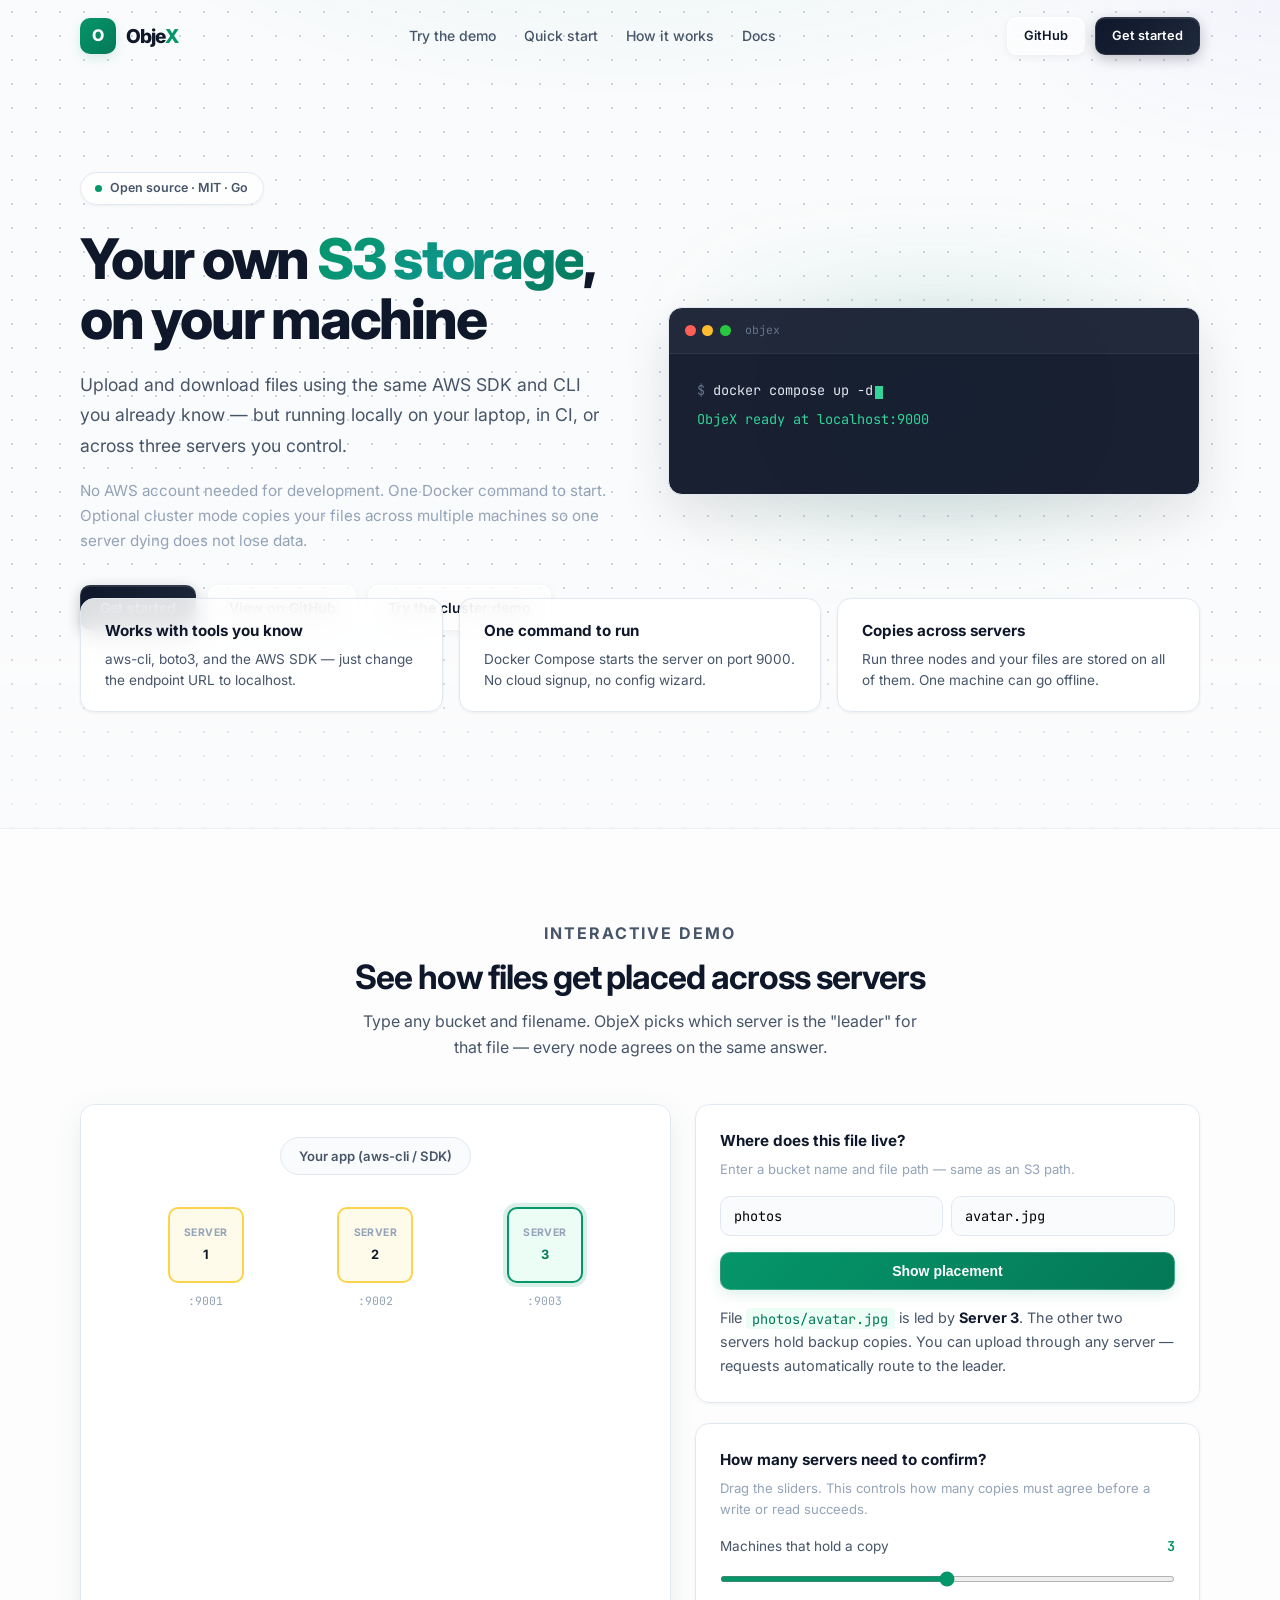
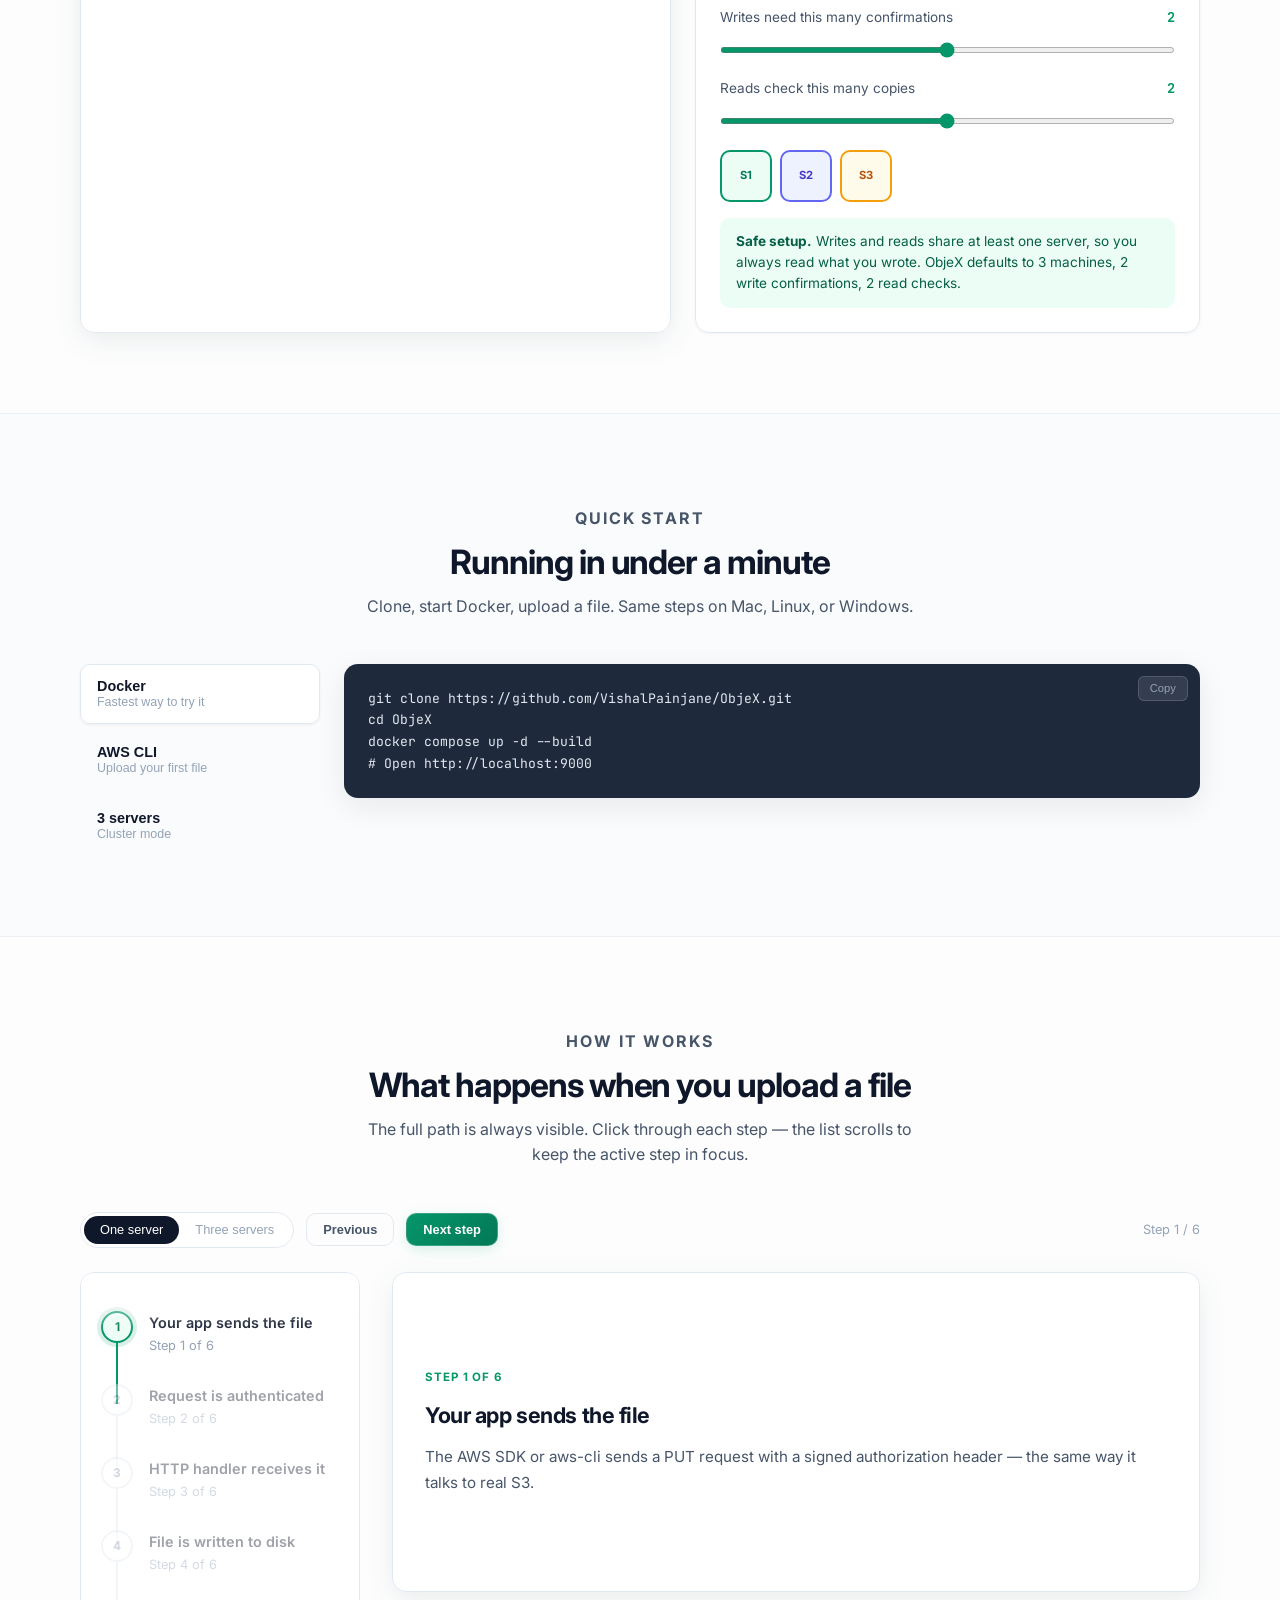
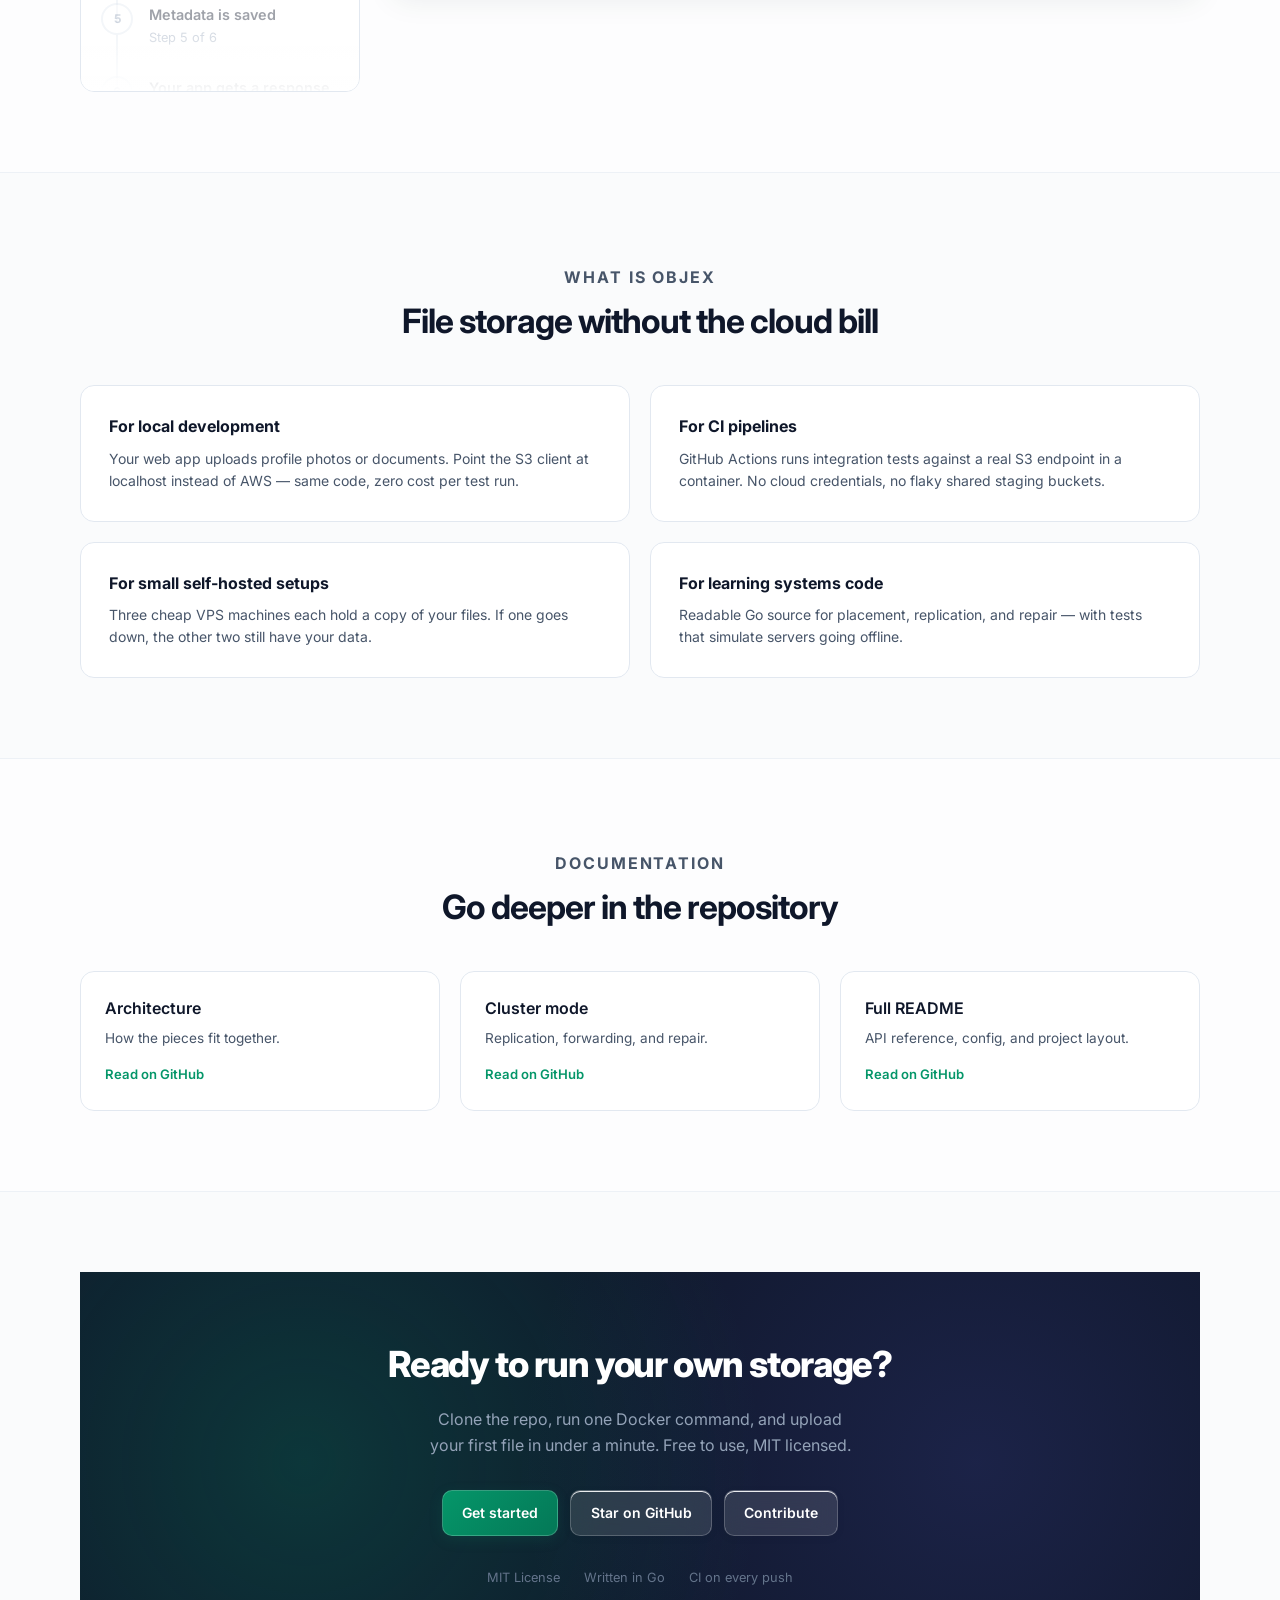
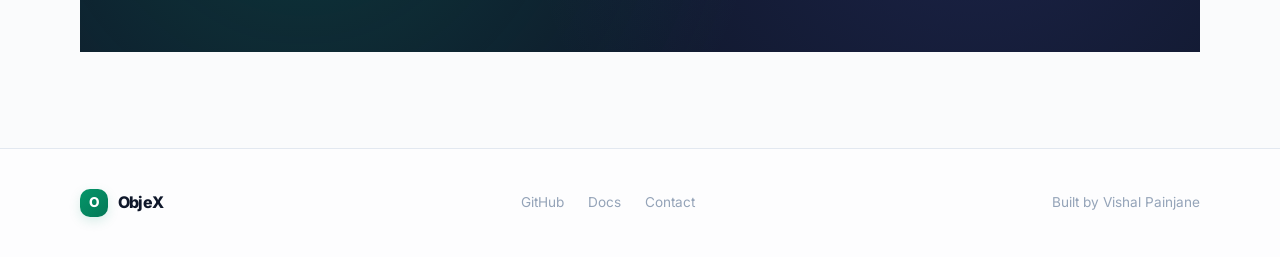
==== commit 6cf61e97: "docs: polish showcase UX — light grid, pipeline flow, simpler copy" ====
--- a/docs/showcase/index.html
+++ b/docs/showcase/index.html
@@ -3,295 +3,290 @@
 <head>
   <meta charset="UTF-8" />
   <meta name="viewport" content="width=device-width, initial-scale=1" />
-  <meta name="description" content="ObjeX — self-hosted S3-compatible object storage in Go. Run locally, test in CI, or deploy a 3-node cluster." />
-  <meta property="og:title" content="ObjeX — S3-Compatible Object Storage" />
-  <meta property="og:description" content="Self-hosted blob storage with AWS SigV4 and optional quorum replication." />
+  <meta name="description" content="ObjeX — run your own S3-compatible file storage locally or across three servers. Open source, written in Go." />
+  <meta property="og:title" content="ObjeX — Your own S3 storage" />
   <meta property="og:url" content="https://vishalpainjane.github.io/ObjeX/" />
-  <title>ObjeX — S3-Compatible Object Storage</title>
+  <title>ObjeX — Your own S3 storage</title>
   <link rel="preconnect" href="https://fonts.googleapis.com" />
   <link rel="preconnect" href="https://fonts.gstatic.com" crossorigin />
   <link href="https://fonts.googleapis.com/css2?family=Inter:wght@400;500;600;700;800&family=JetBrains+Mono:wght@400;500;600&display=swap" rel="stylesheet" />
-  <link href="https://unpkg.com/aos@2.3.4/dist/aos.css" rel="stylesheet" />
   <link rel="stylesheet" href="css/site.css" />
 </head>
 <body>
 
   <nav class="site-nav" id="site-nav">
     <div class="container">
-      <a class="nav-brand" href="#">ObjeX</a>
+      <a class="nav-brand" href="#">
+        <span class="logo-mark">O</span>
+        <span>Obje<span class="accent">X</span></span>
+      </a>
       <ul class="nav-links" id="nav-links">
-        <li><a href="#product">Product</a></li>
-        <li><a href="#scenarios">Use cases</a></li>
+        <li><a href="#cluster">Try the demo</a></li>
+        <li><a href="#quick-start">Quick start</a></li>
         <li><a href="#how-it-works">How it works</a></li>
-        <li><a href="#cluster">Cluster</a></li>
         <li><a href="#docs">Docs</a></li>
       </ul>
       <div class="nav-actions">
-        <a class="btn btn-outline btn-sm" href="https://github.com/VishalPainjane/ObjeX" target="_blank" rel="noopener">GitHub</a>
+        <a class="btn btn-glass btn-sm" href="https://github.com/VishalPainjane/ObjeX" target="_blank" rel="noopener">GitHub</a>
         <a class="btn btn-primary btn-sm" href="#quick-start">Get started</a>
         <button class="nav-toggle" type="button" id="nav-toggle" aria-label="Menu">Menu</button>
       </div>
     </div>
   </nav>
 
+  <!-- Hero -->
   <header class="hero">
-    <div class="hero-bg"></div>
-    <div class="container">
-      <div class="hero-badge" data-aos="fade-up">Open source · MIT · Go</div>
-      <h1 data-aos="fade-up" data-aos-delay="50">S3-compatible storage you can run anywhere</h1>
-      <p class="hero-lead" data-aos="fade-up" data-aos-delay="100">
-        ObjeX gives your applications a local S3 endpoint for development and CI,
-        or a three-node cluster with quorum replication — one static binary, no cloud account required.
-      </p>
-      <div class="hero-actions" data-aos="fade-up" data-aos-delay="150">
-        <a class="btn btn-primary" href="#quick-start">Get started for free</a>
-        <a class="btn btn-outline" href="https://github.com/VishalPainjane/ObjeX" target="_blank" rel="noopener">View on GitHub</a>
-      </div>
-
-      <div class="hero-preview" data-aos="fade-up" data-aos-delay="200">
-        <div class="preview-chrome">
-          <span class="preview-dot"></span>
-          <span class="preview-dot"></span>
-          <span class="preview-dot"></span>
-          <span class="preview-title">terminal — objex demo</span>
-        </div>
-        <div class="preview-body">
-<span class="dim">$</span> docker compose up -d --build
-<span class="ok">ObjeX listening on :9000</span>
-
-<span class="dim">$</span> aws --endpoint-url http://localhost:9000 s3 cp photo.jpg s3://uploads/
-<span class="ok">upload: ./photo.jpg to s3://uploads/photo.jpg</span>
-
-<span class="dim">$</span> curl -sf http://localhost:9000/health/ready && echo ready
-<span class="ok">ready</span>
+    <div class="container">
+      <div class="hero-grid">
+        <div class="hero-copy">
+          <div class="hero-badge"><span class="dot"></span> Open source · MIT · Go</div>
+          <h1>Your own <span class="highlight">S3 storage</span>, on your machine</h1>
+          <p class="hero-lead">
+            Upload and download files using the same AWS SDK and CLI you already know —
+            but running locally on your laptop, in CI, or across three servers you control.
+          </p>
+          <p class="hero-pitch">
+            No AWS account needed for development. One Docker command to start. Optional cluster mode copies your files across multiple machines so one server dying does not lose data.
+          </p>
+          <div class="hero-actions">
+            <a class="btn btn-primary" href="#quick-start">Get started</a>
+            <a class="btn btn-glass" href="https://github.com/VishalPainjane/ObjeX" target="_blank" rel="noopener">View on GitHub</a>
+            <a class="btn btn-glass" href="#cluster">Try the cluster demo</a>
+          </div>
+        </div>
+        <div class="hero-visual">
+          <div class="hero-glow"></div>
+          <div class="terminal">
+            <div class="terminal-bar">
+              <span class="t-dot r"></span>
+              <span class="t-dot y"></span>
+              <span class="t-dot g"></span>
+              <span class="terminal-title">objex</span>
+            </div>
+            <div class="terminal-body" id="terminal-body">
+              <div class="terminal-line">
+                <span class="prompt">$</span><span class="cmd" id="term-cmd"></span><span class="cursor-blink"></span>
+              </div>
+              <div class="terminal-line" id="term-out" style="display:none">
+                <span class="out" id="term-out-text"></span>
+              </div>
+            </div>
+          </div>
+        </div>
+      </div>
+
+      <div class="value-strip">
+        <div class="value-card">
+          <h3>Works with tools you know</h3>
+          <p>aws-cli, boto3, and the AWS SDK — just change the endpoint URL to localhost.</p>
+        </div>
+        <div class="value-card">
+          <h3>One command to run</h3>
+          <p>Docker Compose starts the server on port 9000. No cloud signup, no config wizard.</p>
+        </div>
+        <div class="value-card">
+          <h3>Copies across servers</h3>
+          <p>Run three nodes and your files are stored on all of them. One machine can go offline.</p>
         </div>
       </div>
     </div>
   </header>
 
-  <div class="stats-band">
-    <div class="container">
-      <div class="stats-grid">
-        <div class="stat-item" data-aos="fade-up"><strong>S3</strong><span>SigV4 · multipart · presign</span></div>
-        <div class="stat-item" data-aos="fade-up" data-aos-delay="50"><strong>1</strong><span>binary · Docker · Compose</span></div>
-        <div class="stat-item" data-aos="fade-up" data-aos-delay="100"><strong>N/R/W</strong><span>quorum · hints · read repair</span></div>
-        <div class="stat-item" data-aos="fade-up" data-aos-delay="150"><strong>MIT</strong><span>fork · ship · contribute</span></div>
-      </div>
-    </div>
-  </div>
-
-  <section class="section" id="product">
-    <div class="container">
-      <div class="section-header" data-aos="fade-up">
-        <p class="section-label">Product</p>
-        <h2>One platform for local dev, CI, and small-scale distribution</h2>
-        <p>Metadata in SQLite. Blobs on disk. Cluster mode adds replication without changing your SDK code.</p>
-      </div>
-
-      <div class="feature-split" data-aos="fade-up">
-        <div class="feature-copy">
-          <h3>S3 API your SDK already speaks</h3>
-          <p>Point aws-cli, boto3, or the AWS SDK at ObjeX. Same PUT, GET, HEAD, DELETE, listing, Range, multipart, and batch delete.</p>
-          <ul class="feature-list">
-            <li>AWS Signature Version 4 on all object routes</li>
-            <li>Presigned GET/PUT for shareable upload links</li>
-            <li>Content-addressed blobs with atomic writes</li>
-          </ul>
-          <a class="card-link" href="https://github.com/VishalPainjane/ObjeX#s3-api" target="_blank" rel="noopener">API reference on GitHub</a>
-        </div>
-        <div class="feature-panel">
-          <div class="panel-header">S3 operations</div>
-          <div class="panel-body">
-            <div class="table-wrap">
-              <table class="data-table">
-                <tr><th>Method</th><th>Action</th></tr>
-                <tr><td><code>PUT</code></td><td>Upload object</td></tr>
-                <tr><td><code>GET</code></td><td>Download (+ Range)</td></tr>
-                <tr><td><code>POST</code></td><td>Batch delete</td></tr>
-                <tr><td><code>POST</code></td><td>Multipart upload</td></tr>
-              </table>
-            </div>
-          </div>
-        </div>
-      </div>
-
-      <div class="feature-split reverse" style="margin-top:4rem" data-aos="fade-up">
-        <div class="feature-copy">
-          <h3>Cluster mode when one machine is not enough</h3>
-          <p>Static membership, rendezvous placement, primary forwarding. The primary coordinates quorum writes and fans out replicas.</p>
-          <ul class="feature-list">
-            <li>Configurable replication factor and read/write quorum</li>
-            <li>Durable hints when a replica is temporarily offline</li>
-            <li>Peer health probes and background healing</li>
-          </ul>
-          <a class="card-link" href="https://github.com/VishalPainjane/ObjeX/blob/main/docs/architecture/distributed-architecture.md" target="_blank" rel="noopener">Distributed architecture</a>
-        </div>
-        <div class="feature-panel">
-          <div class="panel-header">3-node cluster</div>
-          <div class="panel-body" style="font-family:var(--mono);font-size:0.8rem;color:var(--text-secondary);line-height:1.8">
-            node-1 :9001  <span style="color:var(--accent)">primary</span><br>
-            node-2 :9002  replica<br>
-            node-3 :9003  replica<br><br>
-            N=3  W=2  R=2<br>
-            W + R &gt; N  overlap OK
-          </div>
-        </div>
-      </div>
-    </div>
-  </section>
-
-  <section class="section section-alt" id="scenarios">
-    <div class="container">
-      <div class="section-header" data-aos="fade-up">
-        <p class="section-label">Use cases</p>
-        <h2>Built for how you actually work</h2>
-        <p>Side projects, CI pipelines, cheap VPS clusters, and learning distributed systems — not hypothetical enterprise diagrams.</p>
-      </div>
-      <div class="scenario-layout" data-aos="fade-up">
-        <div id="scenario-list"></div>
-        <div class="scenario-detail" id="scenario-detail"></div>
-      </div>
-    </div>
-  </section>
-
-  <section class="section" id="how-it-works">
-    <div class="container">
-      <div class="section-header" data-aos="fade-up">
-        <p class="section-label">How it works</p>
-        <h2>Trace a PUT request end to end</h2>
-        <p>Step through single-node and cluster paths to see where auth, storage, and replication happen.</p>
-      </div>
-      <div data-aos="fade-up">
-        <div class="flow-bar">
-          <div class="flow-toggle">
-            <button type="button" class="active" data-mode="single">Single node</button>
-            <button type="button" data-mode="cluster">3-node cluster</button>
-          </div>
-          <button type="button" class="btn btn-outline btn-sm" id="flow-prev">Back</button>
-          <button type="button" class="btn btn-accent btn-sm" id="flow-next">Next step</button>
-          <span class="flow-step-label" id="flow-step-indicator">Step 1 of 6</span>
-        </div>
-        <div class="flow-stage">
-          <div class="flow-nodes" id="flow-nodes"></div>
-          <p class="flow-caption" id="flow-caption"></p>
-        </div>
-      </div>
-    </div>
-  </section>
-
+  <!-- Cluster demo — main interactive section -->
   <section class="section section-alt" id="cluster">
     <div class="container">
-      <div class="section-header" data-aos="fade-up">
-        <p class="section-label">Cluster</p>
-        <h2>Placement and quorum, interactively</h2>
-        <p>Every node computes the same primary from bucket + key. Drag quorum sliders to see how W and R interact.</p>
-      </div>
-
-      <div class="cluster-layout" data-aos="fade-up">
+      <div class="section-header">
+        <p class="section-label">Interactive demo</p>
+        <h2>See how files get placed across servers</h2>
+        <p>Type any bucket and filename. ObjeX picks which server is the "leader" for that file — every node agrees on the same answer.</p>
+      </div>
+
+      <div class="cluster-layout">
         <div class="cluster-viz">
-          <div class="client-badge"><span>S3 Client</span></div>
+          <div class="client-pill"><span>Your app (aws-cli / SDK)</span></div>
           <div class="cluster-nodes">
-            <div class="cluster-node" data-node="node-1"><div class="node-box">N1</div><span class="node-label">:9001</span></div>
-            <div class="cluster-node" data-node="node-2"><div class="node-box">N2</div><span class="node-label">:9002</span></div>
-            <div class="cluster-node" data-node="node-3"><div class="node-box">N3</div><span class="node-label">:9003</span></div>
-          </div>
-        </div>
-        <div class="cluster-controls">
-          <h4>Placement lookup</h4>
-          <div class="input-row">
-            <input type="text" id="cluster-bucket" value="photos" placeholder="bucket" aria-label="Bucket" />
-            <input type="text" id="cluster-key" value="avatar.jpg" placeholder="key" aria-label="Key" />
-            <button type="button" class="btn btn-accent btn-sm" id="cluster-update">Place</button>
-          </div>
-          <p class="cluster-result" id="cluster-info-text"></p>
-        </div>
-      </div>
-
-      <div class="quorum-grid" data-aos="fade-up">
-        <div class="card quorum-controls">
-          <h3 style="margin-bottom:1rem">Quorum playground</h3>
-          <label>N — replication factor <span class="quorum-val" id="quorum-n-val">3</span>
-            <input type="range" id="quorum-n" min="1" max="5" value="3" />
-          </label>
-          <label>W — write quorum <span class="quorum-val" id="quorum-w-val">2</span>
-            <input type="range" id="quorum-w" min="1" max="5" value="2" />
-          </label>
-          <label>R — read quorum <span class="quorum-val" id="quorum-r-val">2</span>
-            <input type="range" id="quorum-r" min="1" max="5" value="2" />
-          </label>
-        </div>
-        <div class="card">
-          <div class="quorum-nodes" id="quorum-viz"></div>
-          <div id="quorum-verdict" class="quorum-verdict ok"></div>
-        </div>
-      </div>
-    </div>
-  </section>
-
+            <div class="cluster-node" data-node="node-1">
+              <div class="server-icon"><span class="si-label">Server</span><span class="si-name">1</span></div>
+              <span class="node-port">:9001</span>
+            </div>
+            <div class="cluster-node" data-node="node-2">
+              <div class="server-icon"><span class="si-label">Server</span><span class="si-name">2</span></div>
+              <span class="node-port">:9002</span>
+            </div>
+            <div class="cluster-node" data-node="node-3">
+              <div class="server-icon"><span class="si-label">Server</span><span class="si-name">3</span></div>
+              <span class="node-port">:9003</span>
+            </div>
+          </div>
+        </div>
+
+        <div class="cluster-side">
+          <div class="panel">
+            <h4>Where does this file live?</h4>
+            <p class="panel-sub">Enter a bucket name and file path — same as an S3 path.</p>
+            <div class="input-row">
+              <input type="text" id="cluster-bucket" value="photos" placeholder="bucket" aria-label="Bucket" />
+              <input type="text" id="cluster-key" value="avatar.jpg" placeholder="file.jpg" aria-label="File path" />
+            </div>
+            <button type="button" class="btn btn-accent" id="cluster-update" style="width:100%">Show placement</button>
+            <p class="cluster-result" id="cluster-info-text" style="margin-top:1rem"></p>
+          </div>
+
+          <div class="panel">
+            <h4>How many servers need to confirm?</h4>
+            <p class="panel-sub">Drag the sliders. This controls how many copies must agree before a write or read succeeds.</p>
+            <div class="slider-group">
+              <label><span>Machines that hold a copy</span><span class="val" id="quorum-n-val">3</span></label>
+              <input type="range" id="quorum-n" min="1" max="5" value="3" />
+            </div>
+            <div class="slider-group">
+              <label><span>Writes need this many confirmations</span><span class="val" id="quorum-w-val">2</span></label>
+              <input type="range" id="quorum-w" min="1" max="5" value="2" />
+            </div>
+            <div class="slider-group">
+              <label><span>Reads check this many copies</span><span class="val" id="quorum-r-val">2</span></label>
+              <input type="range" id="quorum-r" min="1" max="5" value="2" />
+            </div>
+            <div class="replica-dots" id="quorum-viz"></div>
+            <div id="quorum-verdict" class="quorum-hint good"></div>
+          </div>
+        </div>
+      </div>
+    </div>
+  </section>
+
+  <!-- Quick start — moved up -->
   <section class="section" id="quick-start">
     <div class="container">
-      <div class="section-header" data-aos="fade-up">
+      <div class="section-header">
         <p class="section-label">Quick start</p>
         <h2>Running in under a minute</h2>
-      </div>
-      <div data-aos="fade-up">
-        <div class="tab-bar" data-tab-group="start">
-          <button type="button" class="tab-btn active" data-tab="docker">Docker</button>
-          <button type="button" class="tab-btn" data-tab="aws">AWS CLI</button>
-          <button type="button" class="tab-btn" data-tab="cluster">Cluster</button>
-        </div>
-        <div class="tab-panel active" data-tab-panel="start" data-tab="docker">
-          <div class="code-wrap"><button type="button" class="copy-btn">Copy</button><pre>git clone https://github.com/VishalPainjane/ObjeX.git
+        <p>Clone, start Docker, upload a file. Same steps on Mac, Linux, or Windows.</p>
+      </div>
+      <div class="quick-grid">
+        <div class="tab-list" data-tab-group="start">
+          <button type="button" class="tab-item active" data-tab="docker">
+            <strong>Docker</strong><span>Fastest way to try it</span>
+          </button>
+          <button type="button" class="tab-item" data-tab="aws">
+            <strong>AWS CLI</strong><span>Upload your first file</span>
+          </button>
+          <button type="button" class="tab-item" data-tab="cluster">
+            <strong>3 servers</strong><span>Cluster mode</span>
+          </button>
+        </div>
+        <div>
+          <div class="tab-panel active" data-tab-panel="start" data-tab="docker">
+            <div class="code-wrap"><button type="button" class="copy-btn">Copy</button><pre>git clone https://github.com/VishalPainjane/ObjeX.git
 cd ObjeX
 docker compose up -d --build
-# http://localhost:9000</pre></div>
-        </div>
-        <div class="tab-panel" data-tab-panel="start" data-tab="aws">
-          <div class="code-wrap"><button type="button" class="copy-btn">Copy</button><pre>export AWS_ACCESS_KEY_ID=OBXTESTKEY00000001
-export AWS_SECRET_ACCESS_KEY=testsecretkeythatislongenoughforhmacsha256test
-aws --endpoint-url http://localhost:9000 s3 mb s3://photos
-aws --endpoint-url http://localhost:9000 s3 cp file.txt s3://photos/</pre></div>
-        </div>
-        <div class="tab-panel" data-tab-panel="start" data-tab="cluster">
-          <div class="code-wrap"><button type="button" class="copy-btn">Copy</button><pre>docker compose -f docker-compose.cluster.yml up -d --build
+# Open http://localhost:9000</pre></div>
+          </div>
+          <div class="tab-panel" data-tab-panel="start" data-tab="aws">
+            <div class="code-wrap"><button type="button" class="copy-btn">Copy</button><pre>aws --endpoint-url http://localhost:9000 s3 mb s3://my-bucket
+aws --endpoint-url http://localhost:9000 s3 cp hello.txt s3://my-bucket/</pre></div>
+          </div>
+          <div class="tab-panel" data-tab-panel="start" data-tab="cluster">
+            <div class="code-wrap"><button type="button" class="copy-btn">Copy</button><pre>docker compose -f docker-compose.cluster.yml up -d --build
 curl http://localhost:9001/cluster</pre></div>
-        </div>
-      </div>
-    </div>
-  </section>
-
+          </div>
+        </div>
+      </div>
+    </div>
+  </section>
+
+  <!-- How it works — vertical pipeline -->
+  <section class="section section-alt" id="how-it-works">
+    <div class="container">
+      <div class="section-header">
+        <p class="section-label">How it works</p>
+        <h2>What happens when you upload a file</h2>
+        <p>The full path is always visible. Click through each step — the list scrolls to keep the active step in focus.</p>
+      </div>
+
+      <div class="pipeline-controls">
+        <div class="mode-pill">
+          <button type="button" class="active" data-mode="single">One server</button>
+          <button type="button" data-mode="cluster">Three servers</button>
+        </div>
+        <button type="button" class="btn btn-ghost btn-sm" id="flow-prev">Previous</button>
+        <button type="button" class="btn btn-accent btn-sm" id="flow-next">Next step</button>
+        <span style="font-size:0.8rem;color:var(--text-muted);margin-left:auto" id="flow-step-indicator"></span>
+      </div>
+
+      <div class="pipeline-wrap">
+        <div class="pipeline-viewport">
+          <div class="pipeline-track" id="pipeline-track"></div>
+        </div>
+        <div class="pipeline-detail" id="pipeline-detail"></div>
+      </div>
+    </div>
+  </section>
+
+  <!-- Simple pitch -->
+  <section class="section" id="product">
+    <div class="container">
+      <div class="section-header">
+        <p class="section-label">What is ObjeX</p>
+        <h2>File storage without the cloud bill</h2>
+      </div>
+      <div class="pitch-grid">
+        <div class="pitch-card">
+          <h3>For local development</h3>
+          <p>Your web app uploads profile photos or documents. Point the S3 client at localhost instead of AWS — same code, zero cost per test run.</p>
+        </div>
+        <div class="pitch-card">
+          <h3>For CI pipelines</h3>
+          <p>GitHub Actions runs integration tests against a real S3 endpoint in a container. No cloud credentials, no flaky shared staging buckets.</p>
+        </div>
+        <div class="pitch-card">
+          <h3>For small self-hosted setups</h3>
+          <p>Three cheap VPS machines each hold a copy of your files. If one goes down, the other two still have your data.</p>
+        </div>
+        <div class="pitch-card">
+          <h3>For learning systems code</h3>
+          <p>Readable Go source for placement, replication, and repair — with tests that simulate servers going offline.</p>
+        </div>
+      </div>
+    </div>
+  </section>
+
+  <!-- Docs -->
   <section class="section section-alt" id="docs">
     <div class="container">
-      <div class="section-header" data-aos="fade-up">
+      <div class="section-header">
         <p class="section-label">Documentation</p>
-        <h2>Deep dives live in the repository</h2>
-      </div>
-      <div class="grid-3 docs-grid" data-aos="fade-up">
+        <h2>Go deeper in the repository</h2>
+      </div>
+      <div class="grid-3">
         <a class="card" href="https://github.com/VishalPainjane/ObjeX/blob/main/docs/architecture/architecture.md" target="_blank" rel="noopener">
-          <h3>Architecture</h3><p>Components, request flow, package map.</p><span class="card-link">Read on GitHub</span>
+          <h3>Architecture</h3><p>How the pieces fit together.</p><span class="card-link">Read on GitHub</span>
         </a>
-        <a class="card" href="https://github.com/VishalPainjane/ObjeX/blob/main/docs/architecture/quorum.md" target="_blank" rel="noopener">
-          <h3>Quorum</h3><p>N/R/W semantics, versions, tombstones.</p><span class="card-link">Read on GitHub</span>
+        <a class="card" href="https://github.com/VishalPainjane/ObjeX/blob/main/docs/architecture/distributed-architecture.md" target="_blank" rel="noopener">
+          <h3>Cluster mode</h3><p>Replication, forwarding, and repair.</p><span class="card-link">Read on GitHub</span>
         </a>
-        <a class="card" href="https://github.com/VishalPainjane/ObjeX/blob/main/docs/showcase/case-study.md" target="_blank" rel="noopener">
-          <h3>Case study</h3><p>Demo script and interview talking points.</p><span class="card-link">Read on GitHub</span>
+        <a class="card" href="https://github.com/VishalPainjane/ObjeX/blob/main/README.md" target="_blank" rel="noopener">
+          <h3>Full README</h3><p>API reference, config, and project layout.</p><span class="card-link">Read on GitHub</span>
         </a>
       </div>
     </div>
   </section>
 
-  <section class="section">
-    <div class="container" data-aos="fade-up">
-      <div class="cta-band">
-        <h2>Start with ObjeX today</h2>
-        <p>Clone the repo, run Docker Compose, and point your S3 client at localhost. MIT licensed — use it in your projects.</p>
-        <div class="btn-row">
-          <a class="btn btn-accent" href="https://github.com/VishalPainjane/ObjeX" target="_blank" rel="noopener">Star on GitHub</a>
-          <a class="btn btn-outline" href="https://github.com/VishalPainjane/ObjeX/blob/main/CONTRIBUTING.md" target="_blank" rel="noopener">Contributing guide</a>
-        </div>
-        <div class="cta-badges">
-          <img src="https://github.com/VishalPainjane/ObjeX/actions/workflows/ci.yml/badge.svg" alt="CI" height="22" />
-          <img src="https://img.shields.io/badge/License-MIT-blue.svg" alt="MIT" height="22" />
+  <!-- CTA -->
+  <section class="cta-section">
+    <div class="container">
+      <div class="cta-card">
+        <h2>Ready to run your own storage?</h2>
+        <p>Clone the repo, run one Docker command, and upload your first file in under a minute. Free to use, MIT licensed.</p>
+        <div class="cta-actions">
+          <a class="btn btn-accent" href="#quick-start">Get started</a>
+          <a class="btn btn-glass" href="https://github.com/VishalPainjane/ObjeX" target="_blank" rel="noopener">Star on GitHub</a>
+          <a class="btn btn-glass" href="https://github.com/VishalPainjane/ObjeX/blob/main/CONTRIBUTING.md" target="_blank" rel="noopener">Contribute</a>
+        </div>
+        <div class="cta-meta">
+          <span>MIT License</span>
+          <span>Written in Go</span>
+          <span>CI on every push</span>
         </div>
       </div>
     </div>
@@ -299,43 +294,21 @@
 
   <footer class="site-footer">
     <div class="container">
-      <div class="footer-grid">
-        <div class="footer-brand">
-          <strong style="font-size:1.1rem">ObjeX</strong>
-          <p>Self-hosted S3-compatible object storage. Built by Vishal Painjane.</p>
-        </div>
-        <div class="footer-col">
-          <h4>Product</h4>
-          <ul>
-            <li><a href="#product">Features</a></li>
-            <li><a href="#cluster">Cluster</a></li>
-            <li><a href="#quick-start">Quick start</a></li>
-          </ul>
-        </div>
-        <div class="footer-col">
-          <h4>Resources</h4>
-          <ul>
-            <li><a href="https://github.com/VishalPainjane/ObjeX/tree/main/docs/architecture" target="_blank" rel="noopener">Docs</a></li>
-            <li><a href="https://github.com/VishalPainjane/ObjeX/blob/main/ROADMAP.md" target="_blank" rel="noopener">Roadmap</a></li>
-            <li><a href="https://github.com/VishalPainjane/ObjeX/issues" target="_blank" rel="noopener">Issues</a></li>
-          </ul>
-        </div>
-        <div class="footer-col">
-          <h4>Connect</h4>
-          <ul>
-            <li><a href="https://github.com/VishalPainjane" target="_blank" rel="noopener">GitHub</a></li>
-            <li><a href="mailto:painjanevishal2204@gmail.com">Email</a></li>
-          </ul>
-        </div>
-      </div>
-      <div class="footer-bottom">
-        <span>MIT License</span>
-        <span>ObjeX &copy; 2026 Vishal Painjane</span>
+      <div class="footer-row">
+        <div class="nav-brand" style="font-size:1rem">
+          <span class="logo-mark" style="width:28px;height:28px;font-size:0.85rem">O</span>
+          <span>ObjeX</span>
+        </div>
+        <ul class="footer-links">
+          <li><a href="https://github.com/VishalPainjane/ObjeX">GitHub</a></li>
+          <li><a href="https://github.com/VishalPainjane/ObjeX/tree/main/docs/architecture">Docs</a></li>
+          <li><a href="mailto:painjanevishal2204@gmail.com">Contact</a></li>
+        </ul>
+        <span>Built by Vishal Painjane</span>
       </div>
     </div>
   </footer>
 
-  <script src="https://unpkg.com/aos@2.3.4/dist/aos.js"></script>
   <script src="js/site.js"></script>
 </body>
 </html>
--- a/docs/showcase/css/site.css
+++ b/docs/showcase/css/site.css
@@ -1,9 +1,8 @@
-/* ObjeX showcase — Infisical-inspired light theme */
+/* ObjeX showcase — polished light theme */
 
 :root {
-  --bg: #ffffff;
-  --bg-alt: #f8fafc;
-  --bg-muted: #f1f5f9;
+  --bg: #fafbfc;
+  --bg-alt: #ffffff;
   --surface: #ffffff;
   --border: #e2e8f0;
   --border-strong: #cbd5e1;
@@ -13,35 +12,58 @@
   --accent: #059669;
   --accent-hover: #047857;
   --accent-soft: #ecfdf5;
-  --accent-border: #a7f3d0;
+  --accent-glow: rgba(5, 150, 105, 0.15);
   --dark: #0f172a;
-  --shadow-sm: 0 1px 2px rgba(15, 23, 42, 0.05);
-  --shadow-md: 0 4px 16px rgba(15, 23, 42, 0.08);
-  --shadow-lg: 0 12px 40px rgba(15, 23, 42, 0.1);
-  --radius: 12px;
-  --radius-sm: 8px;
-  --radius-lg: 16px;
+  --shadow-sm: 0 1px 3px rgba(15, 23, 42, 0.06);
+  --shadow-md: 0 8px 30px rgba(15, 23, 42, 0.08);
+  --shadow-lg: 0 20px 50px rgba(15, 23, 42, 0.1);
+  --radius: 14px;
+  --radius-sm: 10px;
   --mono: "JetBrains Mono", ui-monospace, monospace;
   --sans: "Inter", system-ui, sans-serif;
-  --max: 1140px;
-  --nav-h: 68px;
-  --transition: 0.2s cubic-bezier(0.4, 0, 0.2, 1);
+  --max: 1120px;
+  --nav-h: 72px;
+  --ease: cubic-bezier(0.22, 1, 0.36, 1);
 }
 
 *, *::before, *::after { box-sizing: border-box; margin: 0; padding: 0; }
 
 html {
-  scroll-behavior: smooth;
-  scroll-padding-top: calc(var(--nav-h) + 1.5rem);
+  scroll-padding-top: calc(var(--nav-h) + 1rem);
 }
 
 body {
   font-family: var(--sans);
-  background: var(--bg);
+  background-color: var(--bg);
   color: var(--text);
   line-height: 1.6;
-  font-size: 16px;
   -webkit-font-smoothing: antialiased;
+  overflow-x: hidden;
+}
+
+/* Dotted grid — fixed, scrolls with parallax feel */
+body::before {
+  content: "";
+  position: fixed;
+  inset: 0;
+  z-index: -2;
+  background-color: var(--bg);
+  background-image: radial-gradient(circle, #cbd5e1 1px, transparent 1px);
+  background-size: 24px 24px;
+  mask-image: linear-gradient(to bottom, black 0%, black 70%, transparent 100%);
+  -webkit-mask-image: linear-gradient(to bottom, black 0%, black 70%, transparent 100%);
+  pointer-events: none;
+}
+
+body::after {
+  content: "";
+  position: fixed;
+  inset: 0;
+  z-index: -1;
+  background:
+    radial-gradient(ellipse 90% 60% at 50% -20%, rgba(5, 150, 105, 0.07), transparent 55%),
+    radial-gradient(ellipse 50% 40% at 100% 0%, rgba(99, 102, 241, 0.04), transparent 50%);
+  pointer-events: none;
 }
 
 a { color: var(--accent); text-decoration: none; }
@@ -56,20 +78,18 @@
 
 .site-nav {
   position: fixed;
-  top: 0;
-  left: 0;
-  right: 0;
+  top: 0; left: 0; right: 0;
   z-index: 200;
   height: var(--nav-h);
-  background: rgba(255, 255, 255, 0.8);
-  backdrop-filter: blur(16px);
-  border-bottom: 1px solid transparent;
-  transition: border-color var(--transition), box-shadow var(--transition);
+  transition: background 0.3s var(--ease), border-color 0.3s, box-shadow 0.3s;
 }
 
 .site-nav.scrolled {
-  border-color: var(--border);
-  box-shadow: var(--shadow-sm);
+  background: rgba(255, 255, 255, 0.72);
+  backdrop-filter: blur(20px) saturate(1.4);
+  -webkit-backdrop-filter: blur(20px) saturate(1.4);
+  border-bottom: 1px solid rgba(226, 232, 240, 0.8);
+  box-shadow: 0 1px 0 rgba(255,255,255,0.8) inset, var(--shadow-sm);
 }
 
 .site-nav .container {
@@ -80,16 +100,35 @@
 }
 
 .nav-brand {
-  font-weight: 700;
-  font-size: 1.15rem;
+  display: flex;
+  align-items: center;
+  gap: 0.6rem;
+  font-weight: 800;
+  font-size: 1.2rem;
   color: var(--text);
-  letter-spacing: -0.03em;
-}
+  letter-spacing: -0.04em;
+  text-decoration: none !important;
+}
+
+.logo-mark {
+  width: 36px;
+  height: 36px;
+  border-radius: 10px;
+  background: linear-gradient(135deg, #059669 0%, #047857 100%);
+  color: #fff;
+  display: flex;
+  align-items: center;
+  justify-content: center;
+  font-size: 1rem;
+  font-weight: 800;
+  box-shadow: 0 4px 12px var(--accent-glow);
+}
+
+.nav-brand .accent { color: var(--accent); }
 
 .nav-links {
   display: flex;
-  align-items: center;
-  gap: 2rem;
+  gap: 1.75rem;
   list-style: none;
 }
 
@@ -97,219 +136,272 @@
   color: var(--text-secondary);
   font-size: 0.875rem;
   font-weight: 500;
-  transition: color var(--transition);
+  transition: color 0.2s;
 }
 
 .nav-links a:hover { color: var(--text); text-decoration: none; }
 
-.nav-actions {
-  display: flex;
-  align-items: center;
-  gap: 0.75rem;
-}
+.nav-actions { display: flex; align-items: center; gap: 0.65rem; }
 
 .nav-toggle {
   display: none;
-  background: none;
-  border: 1px solid var(--border);
+  border: 1px solid var(--border);
+  background: rgba(255,255,255,0.8);
   border-radius: var(--radius-sm);
   padding: 0.4rem 0.65rem;
   cursor: pointer;
-  color: var(--text);
   font-size: 0.8rem;
 }
 
-/* ----- Buttons ----- */
+/* ----- Glass buttons ----- */
 
 .btn {
   display: inline-flex;
   align-items: center;
   justify-content: center;
   gap: 0.45rem;
-  padding: 0.6rem 1.15rem;
+  padding: 0.65rem 1.2rem;
   border-radius: var(--radius-sm);
   font-weight: 600;
   font-size: 0.875rem;
-  border: none;
   cursor: pointer;
-  transition: all var(--transition);
+  transition: transform 0.25s var(--ease), box-shadow 0.25s, background 0.25s, border-color 0.25s;
   text-decoration: none !important;
-  white-space: nowrap;
-}
-
-.btn-primary {
-  background: var(--dark);
-  color: #fff;
-}
-
-.btn-primary:hover {
-  background: #1e293b;
-  color: #fff;
-  transform: translateY(-1px);
-  box-shadow: var(--shadow-md);
-}
-
-.btn-accent {
-  background: var(--accent);
-  color: #fff;
-}
-
-.btn-accent:hover {
-  background: var(--accent-hover);
-  color: #fff;
-  transform: translateY(-1px);
-}
-
-.btn-outline {
-  background: var(--bg);
-  color: var(--text);
-  border: 1px solid var(--border-strong);
-}
-
-.btn-outline:hover {
-  border-color: var(--text-muted);
-  background: var(--bg-alt);
-  color: var(--text);
-}
-
-.btn-sm { padding: 0.45rem 0.85rem; font-size: 0.8rem; }
-
-/* ----- Hero ----- */
-
-.hero {
-  padding: calc(var(--nav-h) + 4rem) 0 5rem;
-  text-align: center;
   position: relative;
   overflow: hidden;
 }
 
-.hero-bg {
+.btn::before {
+  content: "";
   position: absolute;
   inset: 0;
-  background:
-    radial-gradient(ellipse 70% 60% at 50% -10%, rgba(5, 150, 105, 0.08), transparent),
-    radial-gradient(ellipse 40% 40% at 80% 50%, rgba(99, 102, 241, 0.04), transparent);
-  pointer-events: none;
-}
-
-.hero .container { position: relative; }
+  background: linear-gradient(135deg, rgba(255,255,255,0.35) 0%, transparent 50%);
+  opacity: 0;
+  transition: opacity 0.25s;
+}
+
+.btn:hover::before { opacity: 1; }
+
+.btn:hover { transform: translateY(-2px); }
+.btn:active { transform: translateY(0); }
+
+.btn-glass {
+  background: rgba(255, 255, 255, 0.55);
+  backdrop-filter: blur(12px);
+  -webkit-backdrop-filter: blur(12px);
+  border: 1px solid rgba(255, 255, 255, 0.9);
+  color: var(--text);
+  box-shadow: 0 2px 8px rgba(15, 23, 42, 0.06), inset 0 1px 0 rgba(255,255,255,0.9);
+}
+
+.btn-glass:hover {
+  background: rgba(255, 255, 255, 0.85);
+  box-shadow: var(--shadow-md), inset 0 1px 0 #fff;
+  color: var(--text);
+}
+
+.btn-primary {
+  background: linear-gradient(135deg, #0f172a 0%, #1e293b 100%);
+  color: #fff;
+  border: 1px solid rgba(255,255,255,0.1);
+  box-shadow: 0 4px 14px rgba(15, 23, 42, 0.25), inset 0 1px 0 rgba(255,255,255,0.1);
+}
+
+.btn-primary:hover { color: #fff; box-shadow: 0 8px 24px rgba(15, 23, 42, 0.3); }
+
+.btn-accent {
+  background: linear-gradient(135deg, #059669 0%, #047857 100%);
+  color: #fff;
+  border: 1px solid rgba(255,255,255,0.2);
+  box-shadow: 0 4px 14px var(--accent-glow);
+}
+
+.btn-accent:hover { color: #fff; }
+
+.btn-sm { padding: 0.5rem 1rem; font-size: 0.8rem; }
+
+.btn-ghost {
+  background: transparent;
+  border: 1px solid var(--border);
+  color: var(--text-secondary);
+}
+
+.btn-ghost:hover { background: var(--bg-alt); color: var(--text); }
+
+/* ----- Hero ----- */
+
+.hero {
+  padding: calc(var(--nav-h) + 3rem) 0 4rem;
+  min-height: 92vh;
+  display: flex;
+  align-items: center;
+}
+
+.hero-grid {
+  display: grid;
+  grid-template-columns: 1fr 1fr;
+  gap: 3.5rem;
+  align-items: center;
+}
+
+.hero-copy { max-width: 540px; }
 
 .hero-badge {
   display: inline-flex;
   align-items: center;
   gap: 0.5rem;
-  padding: 0.35rem 0.85rem;
-  background: var(--accent-soft);
-  border: 1px solid var(--accent-border);
+  padding: 0.35rem 0.9rem;
+  background: rgba(255,255,255,0.7);
+  backdrop-filter: blur(8px);
+  border: 1px solid var(--border);
   border-radius: 999px;
-  font-size: 0.8rem;
+  font-size: 0.78rem;
   font-weight: 600;
-  color: var(--accent-hover);
+  color: var(--text-secondary);
   margin-bottom: 1.5rem;
+  box-shadow: var(--shadow-sm);
+}
+
+.hero-badge .dot {
+  width: 7px; height: 7px;
+  border-radius: 50%;
+  background: var(--accent);
+  animation: pulse 2s ease infinite;
+}
+
+@keyframes pulse {
+  0%, 100% { opacity: 1; transform: scale(1); }
+  50% { opacity: 0.6; transform: scale(0.85); }
 }
 
 .hero h1 {
-  font-size: clamp(2.5rem, 6vw, 3.75rem);
+  font-size: clamp(2.5rem, 5vw, 3.5rem);
   font-weight: 800;
   letter-spacing: -0.04em;
-  line-height: 1.1;
-  max-width: 16ch;
-  margin-inline: auto;
+  line-height: 1.08;
+}
+
+.hero h1 .highlight {
+  background: linear-gradient(135deg, #059669 0%, #0d9488 50%, #047857 100%);
+  -webkit-background-clip: text;
+  -webkit-text-fill-color: transparent;
+  background-clip: text;
 }
 
 .hero-lead {
   margin-top: 1.25rem;
-  font-size: 1.125rem;
+  font-size: 1.1rem;
   color: var(--text-secondary);
-  max-width: 52ch;
-  margin-inline: auto;
-  line-height: 1.7;
+  line-height: 1.75;
+}
+
+.hero-pitch {
+  margin-top: 1rem;
+  font-size: 0.95rem;
+  color: var(--text-muted);
+  line-height: 1.65;
 }
 
 .hero-actions {
   display: flex;
   flex-wrap: wrap;
   gap: 0.75rem;
-  justify-content: center;
   margin-top: 2rem;
 }
 
-.hero-preview {
-  margin-top: 3.5rem;
-  border: 1px solid var(--border);
-  border-radius: var(--radius-lg);
+.hero-visual { position: relative; }
+
+.hero-glow {
+  position: absolute;
+  inset: -20%;
+  background: radial-gradient(circle, var(--accent-glow) 0%, transparent 70%);
+  filter: blur(40px);
+  z-index: 0;
+}
+
+.terminal {
+  position: relative;
+  z-index: 1;
+  border-radius: var(--radius);
+  border: 1px solid var(--border);
+  background: rgba(15, 23, 42, 0.96);
   box-shadow: var(--shadow-lg);
   overflow: hidden;
-  background: var(--surface);
-  text-align: left;
-  max-width: 720px;
-  margin-inline: auto;
-}
-
-.preview-chrome {
+}
+
+.terminal-bar {
   display: flex;
   align-items: center;
   gap: 0.4rem;
-  padding: 0.75rem 1rem;
-  background: var(--bg-alt);
-  border-bottom: 1px solid var(--border);
-}
-
-.preview-dot {
-  width: 10px;
-  height: 10px;
-  border-radius: 50%;
-  background: var(--border-strong);
-}
-
-.preview-dot:nth-child(1) { background: #fca5a5; }
-.preview-dot:nth-child(2) { background: #fcd34d; }
-.preview-dot:nth-child(3) { background: #86efac; }
-
-.preview-title {
+  padding: 0.85rem 1rem;
+  background: rgba(255,255,255,0.04);
+  border-bottom: 1px solid rgba(255,255,255,0.06);
+}
+
+.t-dot { width: 11px; height: 11px; border-radius: 50%; }
+.t-dot.r { background: #ff5f57; }
+.t-dot.y { background: #febc2e; }
+.t-dot.g { background: #28c840; }
+
+.terminal-title {
   margin-left: 0.5rem;
-  font-size: 0.75rem;
-  color: var(--text-muted);
+  font-size: 0.72rem;
+  color: #64748b;
   font-family: var(--mono);
 }
 
-.preview-body {
-  padding: 1.25rem 1.5rem;
+.terminal-body {
+  padding: 1.5rem 1.75rem;
   font-family: var(--mono);
-  font-size: 0.8rem;
-  line-height: 1.7;
-  color: var(--text-secondary);
-}
-
-.preview-body .ok { color: var(--accent); }
-.preview-body .dim { color: var(--text-muted); }
+  font-size: 0.85rem;
+  line-height: 1.9;
+  min-height: 140px;
+}
+
+.terminal-line { color: #94a3b8; }
+.terminal-line .prompt { color: #64748b; margin-right: 0.5rem; }
+.terminal-line .cmd { color: #e2e8f0; }
+.terminal-line .out { color: #34d399; display: block; margin-top: 0.15rem; }
+
+.cursor-blink {
+  display: inline-block;
+  width: 8px; height: 1em;
+  background: #34d399;
+  margin-left: 2px;
+  vertical-align: text-bottom;
+  animation: blink 1s step-end infinite;
+}
+
+@keyframes blink { 50% { opacity: 0; } }
 
 /* ----- Sections ----- */
 
-.section {
-  padding: 5rem 0;
-}
-
-.section-alt { background: var(--bg-alt); }
+.section { padding: 5rem 0; }
+
+.section-alt {
+  background: rgba(255, 255, 255, 0.6);
+  border-top: 1px solid rgba(226, 232, 240, 0.6);
+  border-bottom: 1px solid rgba(226, 232, 240, 0.6);
+}
 
 .section-header {
   text-align: center;
-  max-width: 640px;
+  max-width: 580px;
   margin-inline: auto;
-  margin-bottom: 3rem;
+  margin-bottom: 2.75rem;
 }
 
 .section-label {
-  font-size: 0.75rem;
+  font-size: 0.72rem;
   font-weight: 700;
   text-transform: uppercase;
-  letter-spacing: 0.1em;
+  letter-spacing: 0.12em;
   color: var(--accent);
-  margin-bottom: 0.75rem;
+  margin-bottom: 0.65rem;
 }
 
 .section-header h2 {
-  font-size: clamp(1.75rem, 4vw, 2.25rem);
+  font-size: clamp(1.65rem, 3.5vw, 2.1rem);
   font-weight: 700;
   letter-spacing: -0.03em;
   line-height: 1.2;
@@ -318,261 +410,420 @@
 .section-header p {
   margin-top: 0.75rem;
   color: var(--text-secondary);
-  font-size: 1.05rem;
-}
-
-/* ----- Stats band ----- */
-
-.stats-band {
-  padding: 3rem 0;
-  border-top: 1px solid var(--border);
-  border-bottom: 1px solid var(--border);
+  font-size: 1rem;
+}
+
+/* ----- Value strip ----- */
+
+.value-strip {
+  display: grid;
+  grid-template-columns: repeat(3, 1fr);
+  gap: 1rem;
+  margin-top: -2rem;
+  position: relative;
+  z-index: 2;
+}
+
+.value-card {
+  background: rgba(255, 255, 255, 0.85);
+  backdrop-filter: blur(12px);
+  border: 1px solid var(--border);
+  border-radius: var(--radius);
+  padding: 1.25rem 1.5rem;
+  box-shadow: var(--shadow-sm);
+  transition: transform 0.3s var(--ease), box-shadow 0.3s;
+}
+
+.value-card:hover {
+  transform: translateY(-3px);
+  box-shadow: var(--shadow-md);
+}
+
+.value-card h3 {
+  font-size: 0.95rem;
+  font-weight: 700;
+  margin-bottom: 0.35rem;
+}
+
+.value-card p {
+  font-size: 0.85rem;
+  color: var(--text-secondary);
+  line-height: 1.55;
+}
+
+/* ----- Cluster (hero feature) ----- */
+
+.cluster-hero-label {
+  text-align: center;
+  font-size: 0.9rem;
+  color: var(--text-muted);
+  margin-bottom: 2rem;
+  max-width: 52ch;
+  margin-inline: auto;
+}
+
+.cluster-layout {
+  display: grid;
+  grid-template-columns: 1.1fr 0.9fr;
+  gap: 1.5rem;
+}
+
+.cluster-viz {
+  background: rgba(255,255,255,0.9);
+  border: 1px solid var(--border);
+  border-radius: var(--radius);
+  padding: 2rem 1.5rem;
+  box-shadow: var(--shadow-md);
+  min-height: 320px;
+}
+
+.client-pill {
+  text-align: center;
+  margin-bottom: 2rem;
+}
+
+.client-pill span {
+  display: inline-block;
+  padding: 0.45rem 1.1rem;
   background: var(--bg);
-}
-
-.stats-grid {
+  border: 1px solid var(--border);
+  border-radius: 999px;
+  font-size: 0.82rem;
+  font-weight: 600;
+  color: var(--text-secondary);
+}
+
+.cluster-nodes {
+  display: flex;
+  justify-content: space-around;
+  align-items: flex-end;
+  padding: 0 1rem;
+}
+
+.cluster-node {
+  display: flex;
+  flex-direction: column;
+  align-items: center;
+  gap: 0.6rem;
+  transition: transform 0.35s var(--ease);
+}
+
+.server-icon {
+  width: 76px;
+  height: 76px;
+  border-radius: var(--radius-sm);
+  border: 2px solid var(--border);
+  background: var(--bg);
+  display: flex;
+  flex-direction: column;
+  align-items: center;
+  justify-content: center;
+  gap: 0.2rem;
+  transition: all 0.35s var(--ease);
+}
+
+.server-icon .si-label {
+  font-size: 0.65rem;
+  font-weight: 700;
+  text-transform: uppercase;
+  letter-spacing: 0.04em;
+  color: var(--text-muted);
+}
+
+.server-icon .si-name {
+  font-size: 0.8rem;
+  font-weight: 700;
+}
+
+.cluster-node.primary .server-icon {
+  border-color: var(--accent);
+  background: var(--accent-soft);
+  box-shadow: 0 0 0 4px var(--accent-glow);
+}
+
+.cluster-node.primary .si-name { color: var(--accent-hover); }
+
+.cluster-node.replica .server-icon {
+  border-color: #fcd34d;
+  background: #fffbeb;
+}
+
+.node-port {
+  font-size: 0.72rem;
+  color: var(--text-muted);
+  font-family: var(--mono);
+}
+
+.cluster-side { display: flex; flex-direction: column; gap: 1.25rem; }
+
+.panel {
+  background: rgba(255,255,255,0.9);
+  border: 1px solid var(--border);
+  border-radius: var(--radius);
+  padding: 1.5rem;
+  box-shadow: var(--shadow-sm);
+}
+
+.panel h4 {
+  font-size: 0.95rem;
+  font-weight: 700;
+  margin-bottom: 0.35rem;
+}
+
+.panel .panel-sub {
+  font-size: 0.82rem;
+  color: var(--text-muted);
+  margin-bottom: 1rem;
+}
+
+.input-row {
+  display: flex;
+  gap: 0.5rem;
+  margin-bottom: 1rem;
+}
+
+.input-row input {
+  flex: 1;
+  padding: 0.6rem 0.8rem;
+  border: 1px solid var(--border);
+  border-radius: var(--radius-sm);
+  font-family: var(--mono);
+  font-size: 0.85rem;
+  background: var(--bg);
+  transition: border-color 0.2s, box-shadow 0.2s;
+}
+
+.input-row input:focus {
+  outline: none;
+  border-color: var(--accent);
+  box-shadow: 0 0 0 3px var(--accent-glow);
+}
+
+.cluster-result {
+  font-size: 0.9rem;
+  color: var(--text-secondary);
+  line-height: 1.65;
+}
+
+.cluster-result strong { color: var(--text); }
+
+.cluster-result code {
+  font-family: var(--mono);
+  font-size: 0.85rem;
+  background: var(--accent-soft);
+  padding: 0.1rem 0.4rem;
+  border-radius: 4px;
+  color: var(--accent-hover);
+}
+
+/* Quorum — friendly */
+
+.slider-group { margin-bottom: 1.1rem; }
+
+.slider-group label {
+  display: flex;
+  justify-content: space-between;
+  font-size: 0.85rem;
+  color: var(--text-secondary);
+  margin-bottom: 0.4rem;
+}
+
+.slider-group .val {
+  font-family: var(--mono);
+  font-weight: 700;
+  color: var(--accent);
+}
+
+.slider-group input[type="range"] {
+  width: 100%;
+  accent-color: var(--accent);
+  height: 6px;
+}
+
+.replica-dots {
+  display: flex;
+  gap: 0.5rem;
+  flex-wrap: wrap;
+  margin: 1rem 0;
+}
+
+.replica-dot {
+  width: 52px;
+  height: 52px;
+  border-radius: var(--radius-sm);
+  border: 2px solid var(--border);
+  display: flex;
+  align-items: center;
+  justify-content: center;
+  font-size: 0.7rem;
+  font-weight: 700;
+  background: var(--bg);
+  transition: all 0.3s var(--ease);
+}
+
+.replica-dot.write { border-color: var(--accent); background: var(--accent-soft); color: var(--accent-hover); }
+.replica-dot.read { border-color: #f59e0b; background: #fffbeb; color: #b45309; }
+.replica-dot.both { border-color: #6366f1; background: #eef2ff; color: #4338ca; }
+
+.quorum-hint {
+  padding: 0.85rem 1rem;
+  border-radius: var(--radius-sm);
+  font-size: 0.85rem;
+  line-height: 1.55;
+}
+
+.quorum-hint.good { background: var(--accent-soft); border: 1px solid var(--accent-border); color: #065f46; }
+.quorum-hint.warn { background: #fffbeb; border: 1px solid #fde68a; color: #92400e; }
+
+/* ----- Pipeline (how it works) ----- */
+
+.pipeline-wrap {
   display: grid;
-  grid-template-columns: repeat(4, 1fr);
+  grid-template-columns: 280px 1fr;
   gap: 2rem;
-  text-align: center;
-}
-
-.stat-item strong {
-  display: block;
-  font-size: 1.75rem;
-  font-weight: 800;
-  letter-spacing: -0.03em;
-  color: var(--text);
-}
-
-.stat-item span {
-  font-size: 0.85rem;
+  align-items: start;
+}
+
+.pipeline-viewport {
+  height: 420px;
+  overflow: hidden;
+  position: relative;
+  border-radius: var(--radius);
+  background: rgba(255,255,255,0.7);
+  border: 1px solid var(--border);
+}
+
+.pipeline-viewport::before,
+.pipeline-viewport::after {
+  content: "";
+  position: absolute;
+  left: 0; right: 0;
+  height: 60px;
+  z-index: 2;
+  pointer-events: none;
+}
+
+.pipeline-viewport::before {
+  top: 0;
+  background: linear-gradient(to bottom, rgba(255,255,255,0.95), transparent);
+}
+
+.pipeline-viewport::after {
+  bottom: 0;
+  background: linear-gradient(to top, rgba(255,255,255,0.95), transparent);
+}
+
+.pipeline-track {
+  padding: 1.5rem 1.25rem;
+  transition: transform 0.55s var(--ease);
+  will-change: transform;
+}
+
+.pipeline-step {
+  display: flex;
+  align-items: flex-start;
+  gap: 1rem;
+  padding: 0.85rem 0;
+  position: relative;
+  opacity: 0.4;
+  transition: opacity 0.4s var(--ease);
+}
+
+.pipeline-step.active { opacity: 1; }
+.pipeline-step.done { opacity: 0.65; }
+
+.pipeline-step:not(:last-child)::after {
+  content: "";
+  position: absolute;
+  left: 15px;
+  top: 2.6rem;
+  width: 2px;
+  height: calc(100% - 0.5rem);
+  background: var(--border);
+  transition: background 0.4s;
+}
+
+.pipeline-step.active:not(:last-child)::after,
+.pipeline-step.done:not(:last-child)::after {
+  background: var(--accent);
+}
+
+.step-num {
+  width: 32px;
+  height: 32px;
+  flex-shrink: 0;
+  border-radius: 50%;
+  border: 2px solid var(--border);
+  background: var(--bg-alt);
+  display: flex;
+  align-items: center;
+  justify-content: center;
+  font-size: 0.75rem;
+  font-weight: 700;
   color: var(--text-muted);
-  margin-top: 0.25rem;
-  display: block;
-}
-
-/* ----- Feature split (Infisical-style) ----- */
-
-.feature-split {
-  display: grid;
-  grid-template-columns: 1fr 1fr;
-  gap: 4rem;
-  align-items: center;
-}
-
-.feature-split.reverse { direction: rtl; }
-.feature-split.reverse > * { direction: ltr; }
-
-.feature-copy h3 {
-  font-size: 1.5rem;
+  transition: all 0.4s var(--ease);
+  z-index: 1;
+}
+
+.pipeline-step.active .step-num {
+  border-color: var(--accent);
+  background: var(--accent-soft);
+  color: var(--accent-hover);
+  box-shadow: 0 0 0 4px var(--accent-glow);
+}
+
+.pipeline-step.done .step-num {
+  border-color: var(--accent);
+  background: var(--accent);
+  color: #fff;
+}
+
+.step-info h4 {
+  font-size: 0.9rem;
+  font-weight: 600;
+  margin-bottom: 0.15rem;
+}
+
+.step-info p {
+  font-size: 0.8rem;
+  color: var(--text-muted);
+}
+
+.pipeline-detail {
+  background: rgba(255,255,255,0.9);
+  border: 1px solid var(--border);
+  border-radius: var(--radius);
+  padding: 2rem;
+  box-shadow: var(--shadow-md);
+  min-height: 320px;
+  display: flex;
+  flex-direction: column;
+  justify-content: center;
+}
+
+.pipeline-detail .step-tag {
+  font-size: 0.72rem;
+  font-weight: 700;
+  text-transform: uppercase;
+  letter-spacing: 0.08em;
+  color: var(--accent);
+  margin-bottom: 0.75rem;
+}
+
+.pipeline-detail h3 {
+  font-size: 1.35rem;
   font-weight: 700;
   letter-spacing: -0.02em;
   margin-bottom: 0.75rem;
 }
 
-.feature-copy p {
-  color: var(--text-secondary);
-  margin-bottom: 1.25rem;
-}
-
-.feature-list {
-  list-style: none;
-  margin-bottom: 1.5rem;
-}
-
-.feature-list li {
-  padding: 0.5rem 0;
-  padding-left: 1.5rem;
-  position: relative;
-  font-size: 0.9rem;
-  color: var(--text-secondary);
-}
-
-.feature-list li::before {
-  content: "";
-  position: absolute;
-  left: 0;
-  top: 0.85rem;
-  width: 6px;
-  height: 6px;
-  border-radius: 50%;
-  background: var(--accent);
-}
-
-.feature-panel {
-  background: var(--surface);
-  border: 1px solid var(--border);
-  border-radius: var(--radius-lg);
-  box-shadow: var(--shadow-md);
-  overflow: hidden;
-}
-
-.panel-header {
-  padding: 0.85rem 1.25rem;
-  background: var(--bg-alt);
-  border-bottom: 1px solid var(--border);
-  font-size: 0.8rem;
-  font-weight: 600;
-  color: var(--text-secondary);
-}
-
-.panel-body { padding: 1.25rem; }
-
-/* ----- Cards grid ----- */
-
-.grid-3 {
-  display: grid;
-  grid-template-columns: repeat(3, 1fr);
-  gap: 1.25rem;
-}
-
-.card {
-  background: var(--surface);
-  border: 1px solid var(--border);
-  border-radius: var(--radius);
-  padding: 1.5rem;
-  transition: transform var(--transition), box-shadow var(--transition), border-color var(--transition);
-}
-
-.card:hover {
-  transform: translateY(-3px);
-  box-shadow: var(--shadow-md);
-  border-color: var(--border-strong);
-}
-
-.card h3 {
-  font-size: 1rem;
-  font-weight: 600;
-  margin-bottom: 0.5rem;
-}
-
-.card p {
-  font-size: 0.875rem;
-  color: var(--text-secondary);
-  line-height: 1.6;
-}
-
-.card-link {
-  display: inline-block;
-  margin-top: 1rem;
-  font-size: 0.85rem;
-  font-weight: 600;
-  color: var(--accent);
-}
-
-.card-link:hover { text-decoration: underline; }
-
-/* ----- Scenarios ----- */
-
-.scenario-layout {
-  display: grid;
-  grid-template-columns: 300px 1fr;
-  gap: 1.25rem;
-  align-items: start;
-}
-
-.scenario-item {
-  display: block;
-  width: 100%;
-  text-align: left;
-  padding: 1rem 1.15rem;
-  background: var(--surface);
-  border: 1px solid var(--border);
-  border-radius: var(--radius-sm);
-  cursor: pointer;
-  transition: all var(--transition);
-  margin-bottom: 0.5rem;
-}
-
-.scenario-item:hover { border-color: var(--border-strong); }
-
-.scenario-item.active {
-  border-color: var(--accent);
-  background: var(--accent-soft);
-  box-shadow: 0 0 0 1px var(--accent-border);
-}
-
-.scenario-item strong {
-  display: block;
-  font-size: 0.9rem;
-  color: var(--text);
-  margin-bottom: 0.2rem;
-}
-
-.scenario-item span {
-  font-size: 0.78rem;
-  color: var(--text-muted);
-}
-
-.scenario-detail {
-  background: var(--surface);
-  border: 1px solid var(--border);
-  border-radius: var(--radius);
-  padding: 2rem;
-  box-shadow: var(--shadow-sm);
-  min-height: 300px;
-}
-
-.scenario-detail h3 {
-  font-size: 1.2rem;
-  font-weight: 700;
-  margin-bottom: 0.75rem;
-}
-
-.scenario-detail .context {
+.pipeline-detail p {
   color: var(--text-secondary);
   font-size: 0.95rem;
-  margin-bottom: 1.25rem;
-}
-
-.scenario-steps {
-  list-style: none;
-  counter-reset: step;
-}
-
-.scenario-steps li {
-  counter-increment: step;
-  position: relative;
-  padding-left: 2.25rem;
-  margin-bottom: 0.85rem;
-  font-size: 0.9rem;
-  color: var(--text-secondary);
-}
-
-.scenario-steps li::before {
-  content: counter(step);
-  position: absolute;
-  left: 0;
-  top: 0.1rem;
-  width: 1.5rem;
-  height: 1.5rem;
-  background: var(--accent-soft);
-  border: 1px solid var(--accent-border);
-  border-radius: 50%;
-  font-size: 0.7rem;
-  font-weight: 700;
-  color: var(--accent-hover);
-  display: flex;
-  align-items: center;
-  justify-content: center;
-}
-
-.scenario-command {
-  margin-top: 1.25rem;
-  padding: 1rem 1.15rem;
-  background: var(--bg-muted);
-  border: 1px solid var(--border);
-  border-radius: var(--radius-sm);
-  font-family: var(--mono);
-  font-size: 0.78rem;
-  color: var(--text-secondary);
-  white-space: pre-wrap;
-}
-
-/* ----- Flow walkthrough ----- */
-
-.flow-bar {
+  line-height: 1.7;
+}
+
+.pipeline-controls {
   display: flex;
   flex-wrap: wrap;
   align-items: center;
@@ -580,346 +831,73 @@
   margin-bottom: 1.5rem;
 }
 
-.flow-toggle {
+.mode-pill {
   display: inline-flex;
-  background: var(--bg-muted);
-  border: 1px solid var(--border);
-  border-radius: var(--radius-sm);
+  background: rgba(255,255,255,0.8);
+  border: 1px solid var(--border);
+  border-radius: 999px;
   padding: 3px;
 }
 
-.flow-toggle button {
-  padding: 0.4rem 0.9rem;
+.mode-pill button {
+  padding: 0.4rem 1rem;
   border: none;
   background: transparent;
-  border-radius: 6px;
+  border-radius: 999px;
   font-size: 0.8rem;
   font-weight: 500;
   color: var(--text-muted);
   cursor: pointer;
-  transition: all var(--transition);
-}
-
-.flow-toggle button.active {
-  background: var(--surface);
+  transition: all 0.25s var(--ease);
+}
+
+.mode-pill button.active {
+  background: var(--dark);
+  color: #fff;
+}
+
+/* ----- Quick start ----- */
+
+.quick-grid {
+  display: grid;
+  grid-template-columns: 240px 1fr;
+  gap: 1.5rem;
+  align-items: start;
+}
+
+.tab-list {
+  display: flex;
+  flex-direction: column;
+  gap: 0.35rem;
+}
+
+.tab-item {
+  text-align: left;
+  padding: 0.85rem 1rem;
+  border: 1px solid transparent;
+  border-radius: var(--radius-sm);
+  background: transparent;
+  cursor: pointer;
+  transition: all 0.2s;
+}
+
+.tab-item:hover { background: rgba(255,255,255,0.8); }
+
+.tab-item.active {
+  background: rgba(255,255,255,0.95);
+  border-color: var(--border);
+  box-shadow: var(--shadow-sm);
+}
+
+.tab-item strong {
+  display: block;
+  font-size: 0.9rem;
   color: var(--text);
-  box-shadow: var(--shadow-sm);
-}
-
-.flow-step-label {
-  margin-left: auto;
-  font-size: 0.8rem;
+}
+
+.tab-item span {
+  font-size: 0.78rem;
   color: var(--text-muted);
-}
-
-.flow-stage {
-  background: var(--surface);
-  border: 1px solid var(--border);
-  border-radius: var(--radius-lg);
-  padding: 2.5rem 2rem;
-  box-shadow: var(--shadow-sm);
-  min-height: 260px;
-  display: flex;
-  flex-direction: column;
-  align-items: center;
-  justify-content: center;
-}
-
-.flow-nodes {
-  display: flex;
-  align-items: center;
-  justify-content: center;
-  gap: 0.75rem;
-  flex-wrap: wrap;
-}
-
-.flow-node {
-  padding: 0.65rem 1.1rem;
-  background: var(--bg-alt);
-  border: 1.5px solid var(--border);
-  border-radius: var(--radius-sm);
-  font-size: 0.8rem;
-  font-weight: 600;
-  transition: all 0.35s cubic-bezier(0.4, 0, 0.2, 1);
-}
-
-.flow-node.active {
-  border-color: var(--accent);
-  background: var(--accent-soft);
-  color: var(--accent-hover);
-  transform: scale(1.04);
-  box-shadow: 0 0 0 3px rgba(5, 150, 105, 0.12);
-}
-
-.flow-arrow {
-  color: var(--text-muted);
-  font-size: 1.1rem;
-  transition: color 0.3s;
-}
-
-.flow-arrow.active { color: var(--accent); }
-
-.flow-caption {
-  margin-top: 1.75rem;
-  text-align: center;
-  max-width: 48ch;
-  font-size: 0.95rem;
-  color: var(--text-secondary);
-  min-height: 2.8em;
-  transition: opacity 0.25s;
-}
-
-.flow-caption.fade { opacity: 0; }
-
-.flow-caption strong { color: var(--text); }
-
-/* ----- Cluster ----- */
-
-.cluster-layout {
-  display: grid;
-  grid-template-columns: 1fr 1fr;
-  gap: 1.5rem;
-}
-
-.cluster-viz {
-  background: var(--surface);
-  border: 1px solid var(--border);
-  border-radius: var(--radius-lg);
-  padding: 1.5rem;
-  min-height: 300px;
-  position: relative;
-  box-shadow: var(--shadow-sm);
-}
-
-.client-badge {
-  text-align: center;
-  margin-bottom: 1.5rem;
-}
-
-.client-badge span {
-  display: inline-block;
-  padding: 0.4rem 1rem;
-  background: var(--bg-alt);
-  border: 1px solid var(--border);
-  border-radius: 999px;
-  font-size: 0.8rem;
-  font-weight: 600;
-  color: var(--text-secondary);
-}
-
-.cluster-nodes {
-  display: flex;
-  justify-content: space-around;
-  align-items: flex-end;
-  padding-top: 1rem;
-}
-
-.cluster-node {
-  display: flex;
-  flex-direction: column;
-  align-items: center;
-  gap: 0.5rem;
-  cursor: pointer;
-  transition: transform 0.25s;
-}
-
-.cluster-node:hover { transform: translateY(-4px); }
-
-.node-box {
-  width: 68px;
-  height: 68px;
-  background: var(--bg-alt);
-  border: 2px solid var(--border);
-  border-radius: var(--radius-sm);
-  display: flex;
-  align-items: center;
-  justify-content: center;
-  font-weight: 700;
-  font-size: 0.85rem;
-  transition: all 0.3s;
-}
-
-.cluster-node.primary .node-box {
-  border-color: var(--accent);
-  background: var(--accent-soft);
-  color: var(--accent-hover);
-  box-shadow: 0 0 0 3px rgba(5, 150, 105, 0.15);
-}
-
-.cluster-node.replica .node-box {
-  border-color: #fbbf24;
-  background: #fffbeb;
-}
-
-.node-label {
-  font-size: 0.72rem;
-  color: var(--text-muted);
-  font-family: var(--mono);
-}
-
-.cluster-controls {
-  background: var(--surface);
-  border: 1px solid var(--border);
-  border-radius: var(--radius-lg);
-  padding: 1.5rem;
-  box-shadow: var(--shadow-sm);
-}
-
-.cluster-controls h4 {
-  font-size: 0.8rem;
-  font-weight: 600;
-  text-transform: uppercase;
-  letter-spacing: 0.05em;
-  color: var(--text-muted);
-  margin-bottom: 1rem;
-}
-
-.input-row {
-  display: flex;
-  gap: 0.5rem;
-  margin-bottom: 1rem;
-}
-
-.input-row input {
-  flex: 1;
-  padding: 0.55rem 0.75rem;
-  border: 1px solid var(--border);
-  border-radius: var(--radius-sm);
-  font-family: var(--mono);
-  font-size: 0.85rem;
-  color: var(--text);
-  background: var(--bg);
-  transition: border-color var(--transition);
-}
-
-.input-row input:focus {
-  outline: none;
-  border-color: var(--accent);
-  box-shadow: 0 0 0 3px rgba(5, 150, 105, 0.12);
-}
-
-.cluster-result {
-  font-size: 0.9rem;
-  color: var(--text-secondary);
-  line-height: 1.65;
-}
-
-.cluster-result code {
-  font-family: var(--mono);
-  font-size: 0.85rem;
-  background: var(--bg-muted);
-  padding: 0.1rem 0.35rem;
-  border-radius: 4px;
-}
-
-/* ----- Quorum ----- */
-
-.quorum-grid {
-  display: grid;
-  grid-template-columns: 1fr 1fr;
-  gap: 1.25rem;
-  margin-top: 2rem;
-}
-
-.quorum-controls label {
-  display: block;
-  margin-bottom: 1.25rem;
-  font-size: 0.875rem;
-  color: var(--text-secondary);
-}
-
-.quorum-controls input[type="range"] {
-  width: 100%;
-  margin-top: 0.4rem;
-  accent-color: var(--accent);
-}
-
-.quorum-val {
-  font-family: var(--mono);
-  font-weight: 700;
-  color: var(--accent);
-  float: right;
-}
-
-.quorum-nodes {
-  display: flex;
-  gap: 0.5rem;
-  flex-wrap: wrap;
-  margin: 1rem 0;
-}
-
-.q-node {
-  width: 44px;
-  height: 44px;
-  border-radius: var(--radius-sm);
-  border: 2px solid var(--border);
-  display: flex;
-  align-items: center;
-  justify-content: center;
-  font-size: 0.72rem;
-  font-weight: 700;
-  background: var(--bg-alt);
-  transition: all 0.25s;
-}
-
-.q-node.write { border-color: var(--accent); background: var(--accent-soft); color: var(--accent-hover); }
-.q-node.read { border-color: #f59e0b; background: #fffbeb; color: #b45309; }
-.q-node.overlap { border-color: #6366f1; background: #eef2ff; color: #4338ca; }
-
-.quorum-verdict {
-  padding: 0.85rem 1rem;
-  border-radius: var(--radius-sm);
-  font-size: 0.875rem;
-  line-height: 1.55;
-}
-
-.quorum-verdict.ok {
-  background: var(--accent-soft);
-  border: 1px solid var(--accent-border);
-  color: #065f46;
-}
-
-.quorum-verdict.warn {
-  background: #fffbeb;
-  border: 1px solid #fde68a;
-  color: #92400e;
-}
-
-/* ----- Tabs & code ----- */
-
-.tab-bar {
-  display: inline-flex;
-  background: var(--bg-muted);
-  border: 1px solid var(--border);
-  border-radius: var(--radius-sm);
-  padding: 3px;
-  margin-bottom: 1.25rem;
-}
-
-.tab-btn {
-  padding: 0.45rem 1rem;
-  border: none;
-  background: transparent;
-  border-radius: 6px;
-  font-size: 0.8rem;
-  font-weight: 500;
-  color: var(--text-muted);
-  cursor: pointer;
-  transition: all var(--transition);
-}
-
-.tab-btn.active {
-  background: var(--surface);
-  color: var(--text);
-  box-shadow: var(--shadow-sm);
-}
-
-.tab-panel { display: none; animation: fadeIn 0.3s ease; }
-.tab-panel.active { display: block; }
-
-@keyframes fadeIn {
-  from { opacity: 0; transform: translateY(6px); }
-  to { opacity: 1; transform: translateY(0); }
 }
 
 .code-wrap {
@@ -927,214 +905,234 @@
   background: #1e293b;
   border-radius: var(--radius);
   overflow: hidden;
+  box-shadow: var(--shadow-md);
 }
 
 .code-wrap pre {
-  padding: 1.25rem 1.5rem;
-  overflow-x: auto;
+  padding: 1.5rem;
   font-family: var(--mono);
-  font-size: 0.8rem;
+  font-size: 0.82rem;
   line-height: 1.65;
   color: #e2e8f0;
+  overflow-x: auto;
 }
 
 .copy-btn {
   position: absolute;
-  top: 0.65rem;
-  right: 0.65rem;
-  padding: 0.3rem 0.65rem;
+  top: 0.75rem;
+  right: 0.75rem;
+  padding: 0.35rem 0.7rem;
   background: rgba(255,255,255,0.1);
   border: 1px solid rgba(255,255,255,0.15);
   border-radius: 6px;
   color: #94a3b8;
   font-size: 0.7rem;
   cursor: pointer;
-  transition: all var(--transition);
+  transition: all 0.2s;
 }
 
 .copy-btn:hover { background: rgba(255,255,255,0.15); color: #fff; }
 .copy-btn.copied { color: #86efac; }
 
-/* ----- API table ----- */
-
-.table-wrap {
+.tab-panel { display: none; }
+.tab-panel.active { display: block; animation: fadeIn 0.35s var(--ease); }
+
+@keyframes fadeIn {
+  from { opacity: 0; transform: translateY(8px); }
+  to { opacity: 1; transform: translateY(0); }
+}
+
+/* ----- Pitch ----- */
+
+.pitch-grid {
+  display: grid;
+  grid-template-columns: repeat(2, 1fr);
+  gap: 1.25rem;
+}
+
+.pitch-card {
+  padding: 1.75rem;
+  background: rgba(255,255,255,0.85);
   border: 1px solid var(--border);
   border-radius: var(--radius);
+  transition: transform 0.3s var(--ease), box-shadow 0.3s;
+}
+
+.pitch-card:hover {
+  transform: translateY(-2px);
+  box-shadow: var(--shadow-md);
+}
+
+.pitch-card h3 {
+  font-size: 1rem;
+  font-weight: 700;
+  margin-bottom: 0.5rem;
+}
+
+.pitch-card p {
+  font-size: 0.875rem;
+  color: var(--text-secondary);
+  line-height: 1.6;
+}
+
+/* ----- Docs ----- */
+
+.grid-3 {
+  display: grid;
+  grid-template-columns: repeat(3, 1fr);
+  gap: 1.25rem;
+}
+
+.card {
+  background: rgba(255,255,255,0.9);
+  border: 1px solid var(--border);
+  border-radius: var(--radius);
+  padding: 1.5rem;
+  transition: transform 0.3s var(--ease), box-shadow 0.3s, border-color 0.3s;
+  text-decoration: none !important;
+  color: inherit;
+  display: block;
+}
+
+.card:hover {
+  transform: translateY(-3px);
+  box-shadow: var(--shadow-md);
+  border-color: var(--border-strong);
+}
+
+.card h3 { font-size: 1rem; font-weight: 600; margin-bottom: 0.4rem; color: var(--text); }
+.card p { font-size: 0.85rem; color: var(--text-secondary); }
+.card-link { display: inline-block; margin-top: 0.85rem; font-size: 0.82rem; font-weight: 600; color: var(--accent); }
+
+/* ----- CTA footer ----- */
+
+.cta-section {
+  padding: 5rem 0 6rem;
+}
+
+.cta-card {
+  position: relative;
+  padding: 4rem 2rem;
+  border-radius: var(--radius-lg);
+  text-align: center;
   overflow: hidden;
-  box-shadow: var(--shadow-sm);
-}
-
-table.data-table {
-  width: 100%;
-  border-collapse: collapse;
-  font-size: 0.875rem;
-}
-
-.data-table th,
-.data-table td {
-  padding: 0.8rem 1.15rem;
-  text-align: left;
-  border-bottom: 1px solid var(--border);
-}
-
-.data-table th {
-  background: var(--bg-alt);
-  font-size: 0.72rem;
-  font-weight: 700;
-  text-transform: uppercase;
-  letter-spacing: 0.05em;
-  color: var(--text-muted);
-}
-
-.data-table td { color: var(--text-secondary); }
-.data-table tr:last-child td { border-bottom: none; }
-.data-table tr:hover td { background: var(--bg-alt); }
-
-.data-table code {
-  font-family: var(--mono);
-  font-size: 0.8rem;
-  color: var(--accent-hover);
-}
-
-/* ----- Docs grid ----- */
-
-.docs-grid a.card {
-  display: block;
-  text-decoration: none;
-  color: inherit;
-}
-
-.docs-grid a.card:hover .card-link { text-decoration: underline; }
-
-/* ----- CTA band ----- */
-
-.cta-band {
-  text-align: center;
-  padding: 4rem 2rem;
   background: var(--dark);
-  border-radius: var(--radius-lg);
   color: #fff;
 }
 
-.cta-band h2 {
-  font-size: 1.75rem;
-  font-weight: 700;
-  letter-spacing: -0.02em;
-}
-
-.cta-band p {
-  margin-top: 0.75rem;
+.cta-card::before {
+  content: "";
+  position: absolute;
+  inset: 0;
+  background:
+    radial-gradient(circle at 20% 50%, rgba(5, 150, 105, 0.25), transparent 50%),
+    radial-gradient(circle at 80% 50%, rgba(99, 102, 241, 0.15), transparent 50%);
+  pointer-events: none;
+}
+
+.cta-card > * { position: relative; z-index: 1; }
+
+.cta-card h2 {
+  font-size: clamp(1.75rem, 4vw, 2.25rem);
+  font-weight: 800;
+  letter-spacing: -0.03em;
+}
+
+.cta-card p {
+  margin-top: 0.85rem;
   color: #94a3b8;
-  max-width: 46ch;
+  max-width: 44ch;
   margin-inline: auto;
-}
-
-.cta-band .btn-row {
+  font-size: 1rem;
+}
+
+.cta-actions {
   display: flex;
   flex-wrap: wrap;
   gap: 0.75rem;
   justify-content: center;
-  margin-top: 1.75rem;
-}
-
-.cta-band .btn-outline {
-  border-color: #334155;
-  background: transparent;
-  color: #e2e8f0;
-}
-
-.cta-band .btn-outline:hover {
-  background: #1e293b;
-  border-color: #475569;
+  margin-top: 2rem;
+}
+
+.cta-card .btn-glass {
+  background: rgba(255,255,255,0.12);
+  border-color: rgba(255,255,255,0.2);
   color: #fff;
 }
 
-.cta-badges {
+.cta-card .btn-glass:hover {
+  background: rgba(255,255,255,0.2);
+  color: #fff;
+}
+
+.cta-meta {
+  margin-top: 2rem;
   display: flex;
   flex-wrap: wrap;
   justify-content: center;
-  gap: 0.65rem;
-  margin-top: 1.75rem;
+  gap: 1.5rem;
+  font-size: 0.8rem;
+  color: #64748b;
 }
 
 /* ----- Footer ----- */
 
 .site-footer {
-  padding: 3.5rem 0 2rem;
+  padding: 2.5rem 0;
   border-top: 1px solid var(--border);
-  background: var(--bg-alt);
-}
-
-.footer-grid {
-  display: grid;
-  grid-template-columns: 2fr 1fr 1fr 1fr;
-  gap: 2rem;
-  margin-bottom: 2.5rem;
-}
-
-.footer-brand p {
-  margin-top: 0.75rem;
-  font-size: 0.875rem;
+  background: rgba(255,255,255,0.5);
+}
+
+.footer-row {
+  display: flex;
+  flex-wrap: wrap;
+  justify-content: space-between;
+  align-items: center;
+  gap: 1rem;
+  font-size: 0.85rem;
   color: var(--text-muted);
-  max-width: 28ch;
-}
-
-.footer-col h4 {
-  font-size: 0.75rem;
-  font-weight: 700;
-  text-transform: uppercase;
-  letter-spacing: 0.06em;
-  color: var(--text-muted);
-  margin-bottom: 1rem;
-}
-
-.footer-col ul { list-style: none; }
-.footer-col li { margin-bottom: 0.5rem; }
-.footer-col a {
-  font-size: 0.875rem;
-  color: var(--text-secondary);
-}
-.footer-col a:hover { color: var(--text); }
-
-.footer-bottom {
-  padding-top: 1.5rem;
-  border-top: 1px solid var(--border);
-  font-size: 0.8rem;
-  color: var(--text-muted);
-  display: flex;
-  justify-content: space-between;
-  flex-wrap: wrap;
-  gap: 1rem;
-}
-
-/* ----- AOS overrides ----- */
-[data-aos] { pointer-events: auto; }
+}
+
+.footer-links {
+  display: flex;
+  gap: 1.5rem;
+  list-style: none;
+}
+
+.footer-links a { color: var(--text-muted); }
+.footer-links a:hover { color: var(--text); }
+
+/* ----- Reduced motion ----- */
+
+@media (prefers-reduced-motion: reduce) {
+  *, *::before, *::after {
+    animation-duration: 0.01ms !important;
+    transition-duration: 0.01ms !important;
+  }
+  .pipeline-track { transition: none; }
+}
 
 /* ----- Responsive ----- */
 
 @media (max-width: 900px) {
-  .nav-links, .nav-actions .btn-outline { display: none; }
-  .nav-toggle { display: block; }
-
+  .hero { min-height: auto; padding-bottom: 3rem; }
+  .hero-grid, .cluster-layout, .pipeline-wrap, .quick-grid, .value-strip, .pitch-grid, .grid-3 {
+    grid-template-columns: 1fr;
+  }
+  .nav-links { display: none; }
   .nav-links.open {
     display: flex;
     flex-direction: column;
     position: fixed;
     top: var(--nav-h);
-    left: 0;
-    right: 0;
-    background: var(--bg);
+    left: 0; right: 0;
+    background: rgba(255,255,255,0.95);
+    backdrop-filter: blur(16px);
+    padding: 1.25rem;
     border-bottom: 1px solid var(--border);
-    padding: 1.25rem;
     box-shadow: var(--shadow-md);
-    gap: 1rem;
   }
-
-  .stats-grid { grid-template-columns: repeat(2, 1fr); }
-  .grid-3, .feature-split, .cluster-layout, .quorum-grid, .scenario-layout, .footer-grid {
-    grid-template-columns: 1fr;
-  }
-
-  .feature-split.reverse { direction: ltr; }
-  .flow-step-label { margin-left: 0; width: 100%; }
-}
+  .nav-toggle { display: block; }
+  .pipeline-viewport { height: 320px; }
+  .value-strip { margin-top: 2rem; }
+}
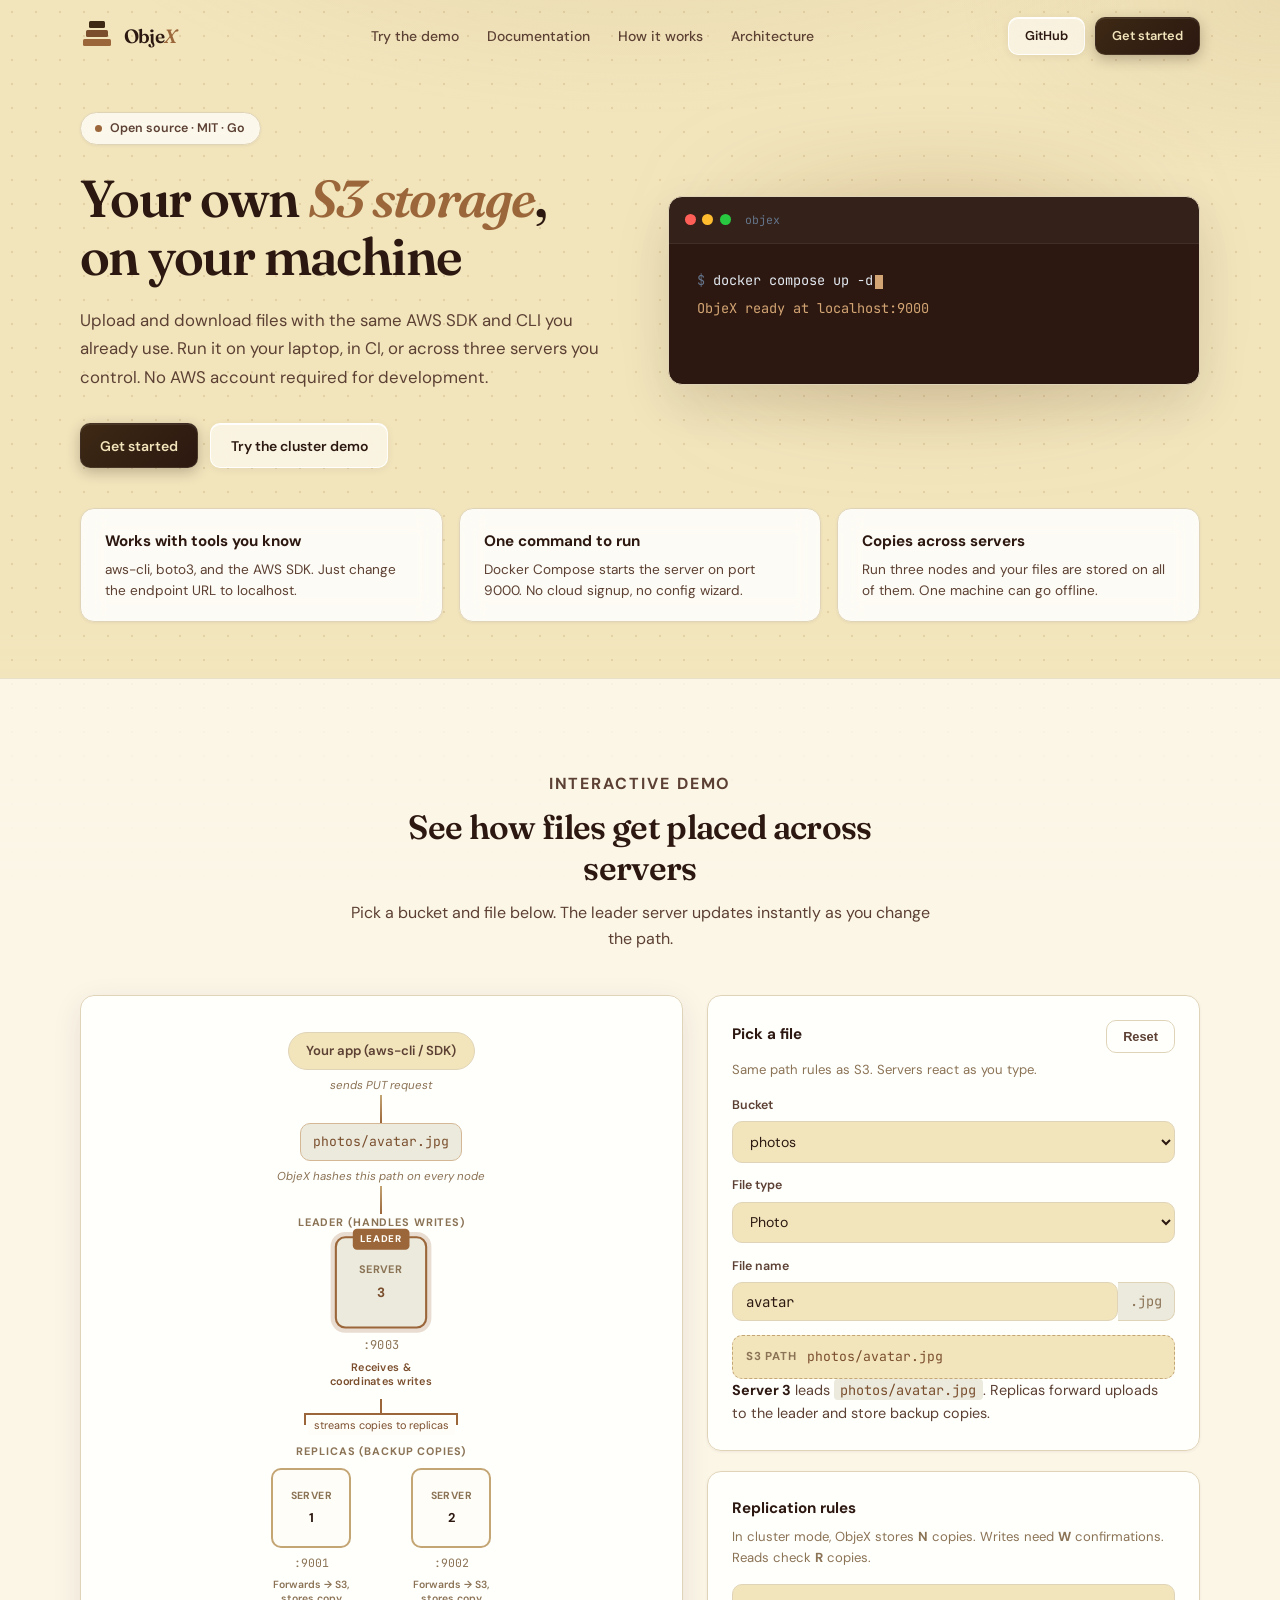
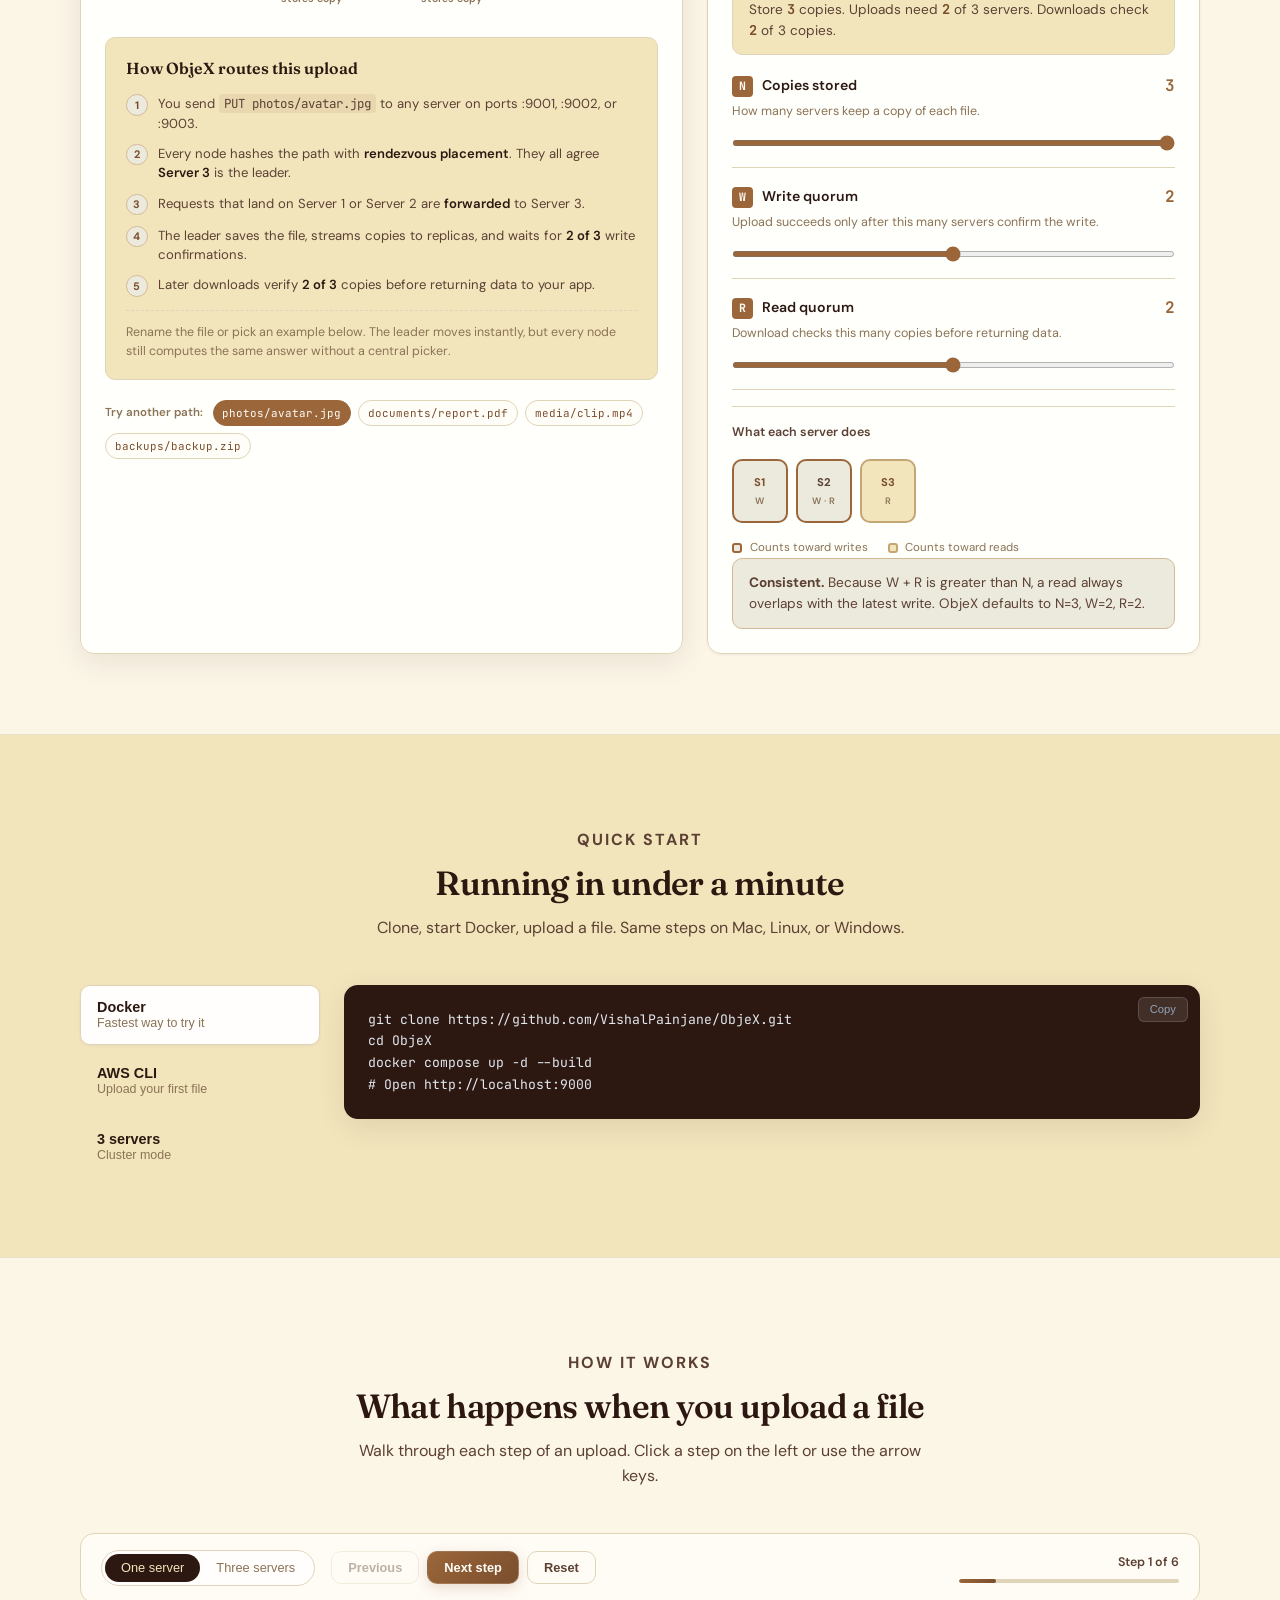
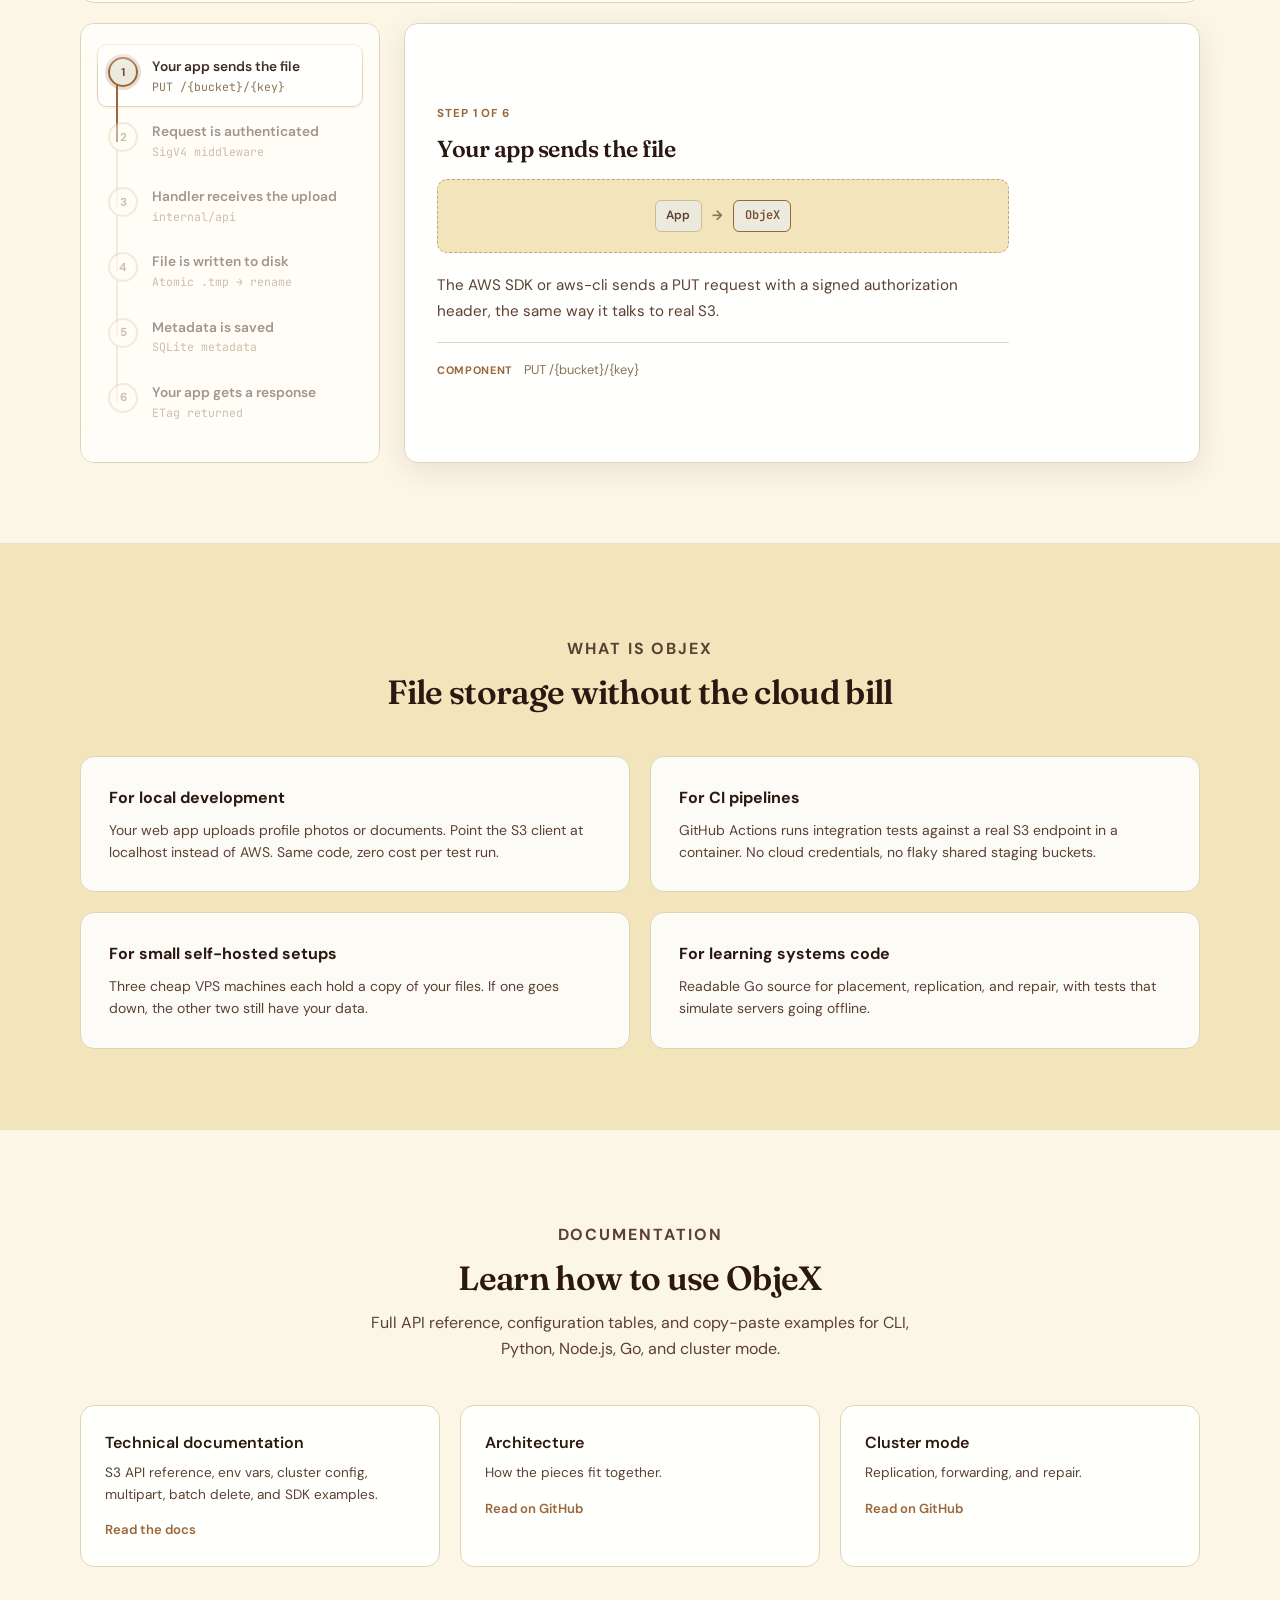
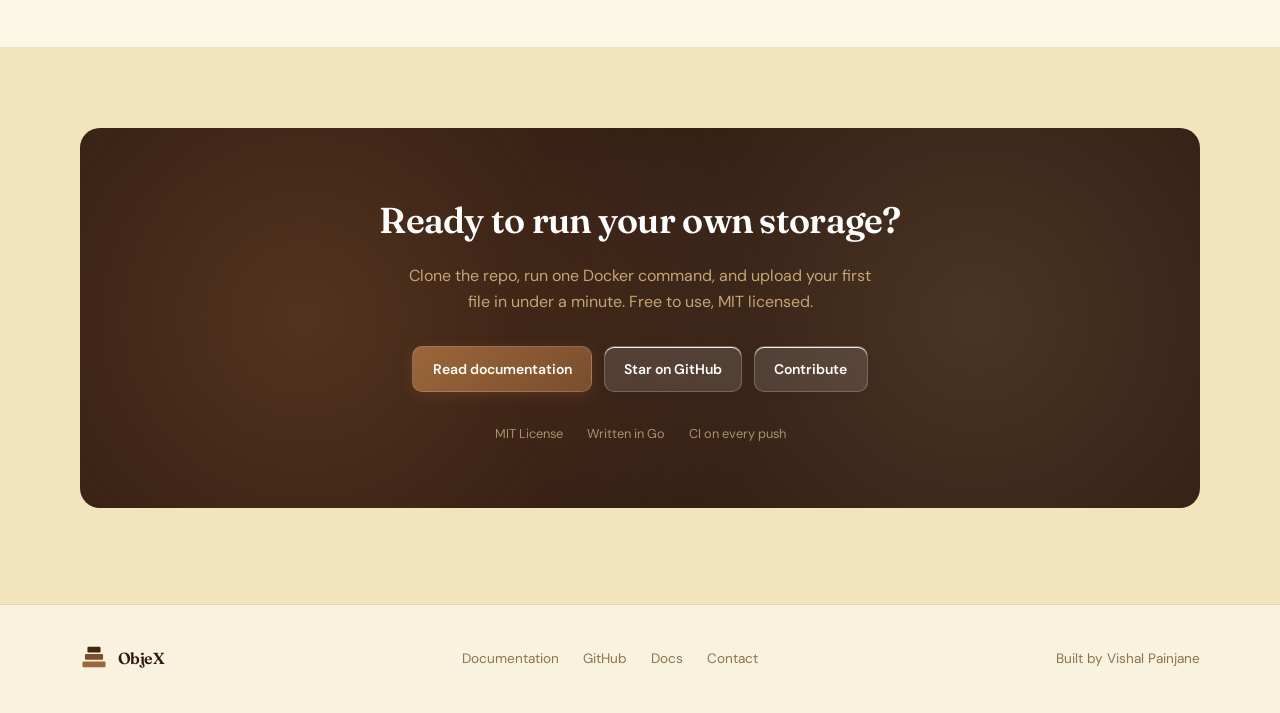
==== commit 674d6c3a: "docs: add documentation page and showcase updates" ====
--- a/docs/showcase/index.html
+++ b/docs/showcase/index.html
@@ -3,28 +3,32 @@
 <head>
   <meta charset="UTF-8" />
   <meta name="viewport" content="width=device-width, initial-scale=1" />
-  <meta name="description" content="ObjeX — run your own S3-compatible file storage locally or across three servers. Open source, written in Go." />
-  <meta property="og:title" content="ObjeX — Your own S3 storage" />
+  <meta name="description" content="ObjeX: run your own S3-compatible file storage locally or across three servers. Open source, written in Go." />
+  <meta property="og:title" content="ObjeX | Your own S3 storage" />
   <meta property="og:url" content="https://vishalpainjane.github.io/ObjeX/" />
-  <title>ObjeX — Your own S3 storage</title>
+  <title>ObjeX | Your own S3 storage</title>
   <link rel="preconnect" href="https://fonts.googleapis.com" />
   <link rel="preconnect" href="https://fonts.gstatic.com" crossorigin />
-  <link href="https://fonts.googleapis.com/css2?family=Inter:wght@400;500;600;700;800&family=JetBrains+Mono:wght@400;500;600&display=swap" rel="stylesheet" />
+  <link href="https://fonts.googleapis.com/css2?family=DM+Sans:ital,opsz,wght@0,9..40,400;0,9..40,500;0,9..40,600;0,9..40,700;1,9..40,400&family=Fraunces:ital,opsz,wght@0,9..144,500;0,9..144,600;0,9..144,700;1,9..144,500&family=JetBrains+Mono:wght@400;500;600&display=swap" rel="stylesheet" />
   <link rel="stylesheet" href="css/site.css" />
 </head>
 <body>
 
   <nav class="site-nav" id="site-nav">
     <div class="container">
-      <a class="nav-brand" href="#">
-        <span class="logo-mark">O</span>
-        <span>Obje<span class="accent">X</span></span>
+      <a class="nav-brand" href="index.html">
+        <svg class="logo-icon" width="34" height="34" viewBox="0 0 34 34" fill="none" aria-hidden="true">
+          <rect x="3" y="20" width="28" height="7" rx="1.5" fill="#9B663A"/>
+          <rect x="6" y="11" width="22" height="7" rx="1.5" fill="#7A4E2D"/>
+          <rect x="9" y="2" width="16" height="7" rx="1.5" fill="#3D2914"/>
+        </svg>
+        <span class="logo-text">Obje<span class="accent">X</span></span>
       </a>
       <ul class="nav-links" id="nav-links">
         <li><a href="#cluster">Try the demo</a></li>
-        <li><a href="#quick-start">Quick start</a></li>
+        <li><a href="documentation.html">Documentation</a></li>
         <li><a href="#how-it-works">How it works</a></li>
-        <li><a href="#docs">Docs</a></li>
+        <li><a href="#docs">Architecture</a></li>
       </ul>
       <div class="nav-actions">
         <a class="btn btn-glass btn-sm" href="https://github.com/VishalPainjane/ObjeX" target="_blank" rel="noopener">GitHub</a>
@@ -34,7 +38,6 @@
     </div>
   </nav>
 
-  <!-- Hero -->
   <header class="hero">
     <div class="container">
       <div class="hero-grid">
@@ -42,15 +45,10 @@
           <div class="hero-badge"><span class="dot"></span> Open source · MIT · Go</div>
           <h1>Your own <span class="highlight">S3 storage</span>, on your machine</h1>
           <p class="hero-lead">
-            Upload and download files using the same AWS SDK and CLI you already know —
-            but running locally on your laptop, in CI, or across three servers you control.
-          </p>
-          <p class="hero-pitch">
-            No AWS account needed for development. One Docker command to start. Optional cluster mode copies your files across multiple machines so one server dying does not lose data.
+            Upload and download files with the same AWS SDK and CLI you already use. Run it on your laptop, in CI, or across three servers you control. No AWS account required for development.
           </p>
           <div class="hero-actions">
             <a class="btn btn-primary" href="#quick-start">Get started</a>
-            <a class="btn btn-glass" href="https://github.com/VishalPainjane/ObjeX" target="_blank" rel="noopener">View on GitHub</a>
             <a class="btn btn-glass" href="#cluster">Try the cluster demo</a>
           </div>
         </div>
@@ -74,11 +72,15 @@
           </div>
         </div>
       </div>
-
+    </div>
+  </header>
+
+  <section class="value-section">
+    <div class="container">
       <div class="value-strip">
         <div class="value-card">
           <h3>Works with tools you know</h3>
-          <p>aws-cli, boto3, and the AWS SDK — just change the endpoint URL to localhost.</p>
+          <p>aws-cli, boto3, and the AWS SDK. Just change the endpoint URL to localhost.</p>
         </div>
         <div class="value-card">
           <h3>One command to run</h3>
@@ -90,64 +92,173 @@
         </div>
       </div>
     </div>
-  </header>
-
-  <!-- Cluster demo — main interactive section -->
+  </section>
+
   <section class="section section-alt" id="cluster">
     <div class="container">
       <div class="section-header">
         <p class="section-label">Interactive demo</p>
         <h2>See how files get placed across servers</h2>
-        <p>Type any bucket and filename. ObjeX picks which server is the "leader" for that file — every node agrees on the same answer.</p>
+        <p>Pick a bucket and file below. The leader server updates instantly as you change the path.</p>
       </div>
 
       <div class="cluster-layout">
         <div class="cluster-viz">
-          <div class="client-pill"><span>Your app (aws-cli / SDK)</span></div>
-          <div class="cluster-nodes">
-            <div class="cluster-node" data-node="node-1">
-              <div class="server-icon"><span class="si-label">Server</span><span class="si-name">1</span></div>
-              <span class="node-port">:9001</span>
-            </div>
-            <div class="cluster-node" data-node="node-2">
-              <div class="server-icon"><span class="si-label">Server</span><span class="si-name">2</span></div>
-              <span class="node-port">:9002</span>
-            </div>
-            <div class="cluster-node" data-node="node-3">
-              <div class="server-icon"><span class="si-label">Server</span><span class="si-name">3</span></div>
-              <span class="node-port">:9003</span>
-            </div>
+          <div class="cluster-tree">
+            <div class="tree-tier tier-client">
+              <div class="client-pill"><span>Your app (aws-cli / SDK)</span></div>
+              <div class="tree-flow-label">sends PUT request</div>
+            </div>
+
+            <div class="tree-connector" aria-hidden="true"><span class="tree-line"></span></div>
+
+            <div class="tree-tier tier-path">
+              <p class="cluster-viz-path" id="cluster-viz-path">photos/avatar.jpg</p>
+              <div class="tree-flow-label">ObjeX hashes this path on every node</div>
+            </div>
+
+            <div class="tree-connector" aria-hidden="true"><span class="tree-line"></span></div>
+
+            <div class="tree-tier tier-leader">
+              <p class="tier-label">Leader (handles writes)</p>
+              <div class="cluster-leader-mount" id="cluster-leader-mount"></div>
+            </div>
+
+            <div class="tree-fork" aria-hidden="true">
+              <span class="tree-line-v"></span>
+              <span class="tree-line-h"></span>
+              <span class="tree-fork-label">streams copies to replicas</span>
+            </div>
+
+            <div class="tree-tier tier-replicas">
+              <p class="tier-label">Replicas (backup copies)</p>
+              <div class="cluster-replica-mount" id="cluster-replica-mount">
+                <div class="cluster-node" data-node="node-1">
+                  <div class="server-icon">
+                    <span class="si-label">Server</span>
+                    <span class="si-name">1</span>
+                  </div>
+                  <span class="node-port">:9001</span>
+                  <span class="node-action" id="action-node-1"></span>
+                </div>
+                <div class="cluster-node" data-node="node-2">
+                  <div class="server-icon">
+                    <span class="si-label">Server</span>
+                    <span class="si-name">2</span>
+                  </div>
+                  <span class="node-port">:9002</span>
+                  <span class="node-action" id="action-node-2"></span>
+                </div>
+                <div class="cluster-node" data-node="node-3">
+                  <div class="server-icon">
+                    <span class="si-label">Server</span>
+                    <span class="si-name">3</span>
+                  </div>
+                  <span class="node-port">:9003</span>
+                  <span class="node-action" id="action-node-3"></span>
+                </div>
+              </div>
+            </div>
+          </div>
+
+          <div class="cluster-explainer" id="cluster-explainer"></div>
+
+          <div class="cluster-examples">
+            <span class="examples-label">Try another path:</span>
+            <button type="button" class="example-chip" data-bucket="photos" data-type="photo" data-key="avatar">photos/avatar.jpg</button>
+            <button type="button" class="example-chip" data-bucket="documents" data-type="document" data-key="report">documents/report.pdf</button>
+            <button type="button" class="example-chip" data-bucket="media" data-type="video" data-key="clip">media/clip.mp4</button>
+            <button type="button" class="example-chip" data-bucket="backups" data-type="archive" data-key="backup">backups/backup.zip</button>
           </div>
         </div>
 
         <div class="cluster-side">
-          <div class="panel">
-            <h4>Where does this file live?</h4>
-            <p class="panel-sub">Enter a bucket name and file path — same as an S3 path.</p>
-            <div class="input-row">
-              <input type="text" id="cluster-bucket" value="photos" placeholder="bucket" aria-label="Bucket" />
-              <input type="text" id="cluster-key" value="avatar.jpg" placeholder="file.jpg" aria-label="File path" />
-            </div>
-            <button type="button" class="btn btn-accent" id="cluster-update" style="width:100%">Show placement</button>
-            <p class="cluster-result" id="cluster-info-text" style="margin-top:1rem"></p>
-          </div>
-
-          <div class="panel">
-            <h4>How many servers need to confirm?</h4>
-            <p class="panel-sub">Drag the sliders. This controls how many copies must agree before a write or read succeeds.</p>
-            <div class="slider-group">
-              <label><span>Machines that hold a copy</span><span class="val" id="quorum-n-val">3</span></label>
-              <input type="range" id="quorum-n" min="1" max="5" value="3" />
-            </div>
-            <div class="slider-group">
-              <label><span>Writes need this many confirmations</span><span class="val" id="quorum-w-val">2</span></label>
-              <input type="range" id="quorum-w" min="1" max="5" value="2" />
-            </div>
-            <div class="slider-group">
-              <label><span>Reads check this many copies</span><span class="val" id="quorum-r-val">2</span></label>
-              <input type="range" id="quorum-r" min="1" max="5" value="2" />
-            </div>
-            <div class="replica-dots" id="quorum-viz"></div>
+          <div class="panel placement-panel">
+            <div class="panel-head">
+              <h4>Pick a file</h4>
+              <button type="button" class="btn btn-ghost btn-sm" id="cluster-reset">Reset</button>
+            </div>
+            <p class="panel-sub">Same path rules as S3. Servers react as you type.</p>
+
+            <div class="field">
+              <label for="cluster-bucket">Bucket</label>
+              <select id="cluster-bucket" aria-label="Bucket">
+                <option value="photos">photos</option>
+                <option value="uploads">uploads</option>
+                <option value="documents">documents</option>
+                <option value="media">media</option>
+                <option value="backups">backups</option>
+              </select>
+            </div>
+
+            <div class="field">
+              <label for="cluster-type">File type</label>
+              <select id="cluster-type" aria-label="File type">
+                <option value="photo">Photo</option>
+                <option value="document">Document</option>
+                <option value="video">Video</option>
+                <option value="archive">Archive</option>
+                <option value="data">Data file</option>
+              </select>
+            </div>
+
+            <div class="field">
+              <label for="cluster-key">File name</label>
+              <div class="name-input-wrap">
+                <input type="text" id="cluster-key" value="avatar" placeholder="filename" aria-label="File name" maxlength="64" autocomplete="off" />
+                <span class="name-ext" id="cluster-ext">.jpg</span>
+              </div>
+              <p class="field-error" id="cluster-key-error" hidden>Use letters, numbers, dots, dashes, or underscores only.</p>
+            </div>
+
+            <div class="path-preview">
+              <span class="path-label">S3 path</span>
+              <code id="cluster-path">photos/avatar.jpg</code>
+            </div>
+            <p class="cluster-result" id="cluster-info-text"></p>
+          </div>
+
+          <div class="panel quorum-panel">
+            <h4>Replication rules</h4>
+            <p class="panel-sub">In cluster mode, ObjeX stores <strong>N</strong> copies. Writes need <strong>W</strong> confirmations. Reads check <strong>R</strong> copies.</p>
+
+            <div class="quorum-summary" id="quorum-summary"></div>
+
+            <div class="quorum-control">
+              <div class="quorum-control-head">
+                <label for="quorum-n"><span class="quorum-letter">N</span> Copies stored</label>
+                <span class="val" id="quorum-n-val">3</span>
+              </div>
+              <p class="quorum-help">How many servers keep a copy of each file.</p>
+              <input type="range" id="quorum-n" min="1" max="3" value="3" aria-label="Copies stored" />
+            </div>
+
+            <div class="quorum-control">
+              <div class="quorum-control-head">
+                <label for="quorum-w"><span class="quorum-letter">W</span> Write quorum</label>
+                <span class="val" id="quorum-w-val">2</span>
+              </div>
+              <p class="quorum-help">Upload succeeds only after this many servers confirm the write.</p>
+              <input type="range" id="quorum-w" min="1" max="3" value="2" aria-label="Write quorum" />
+            </div>
+
+            <div class="quorum-control">
+              <div class="quorum-control-head">
+                <label for="quorum-r"><span class="quorum-letter">R</span> Read quorum</label>
+                <span class="val" id="quorum-r-val">2</span>
+              </div>
+              <p class="quorum-help">Download checks this many copies before returning data.</p>
+              <input type="range" id="quorum-r" min="1" max="3" value="2" aria-label="Read quorum" />
+            </div>
+
+            <div class="quorum-viz-wrap">
+              <p class="quorum-viz-title">What each server does</p>
+              <div class="replica-dots" id="quorum-viz"></div>
+              <div class="quorum-legend">
+                <span><i class="dot-swatch write"></i> Counts toward writes</span>
+                <span><i class="dot-swatch read"></i> Counts toward reads</span>
+              </div>
+            </div>
             <div id="quorum-verdict" class="quorum-hint good"></div>
           </div>
         </div>
@@ -155,7 +266,6 @@
     </div>
   </section>
 
-  <!-- Quick start — moved up -->
   <section class="section" id="quick-start">
     <div class="container">
       <div class="section-header">
@@ -195,26 +305,33 @@
     </div>
   </section>
 
-  <!-- How it works — vertical pipeline -->
   <section class="section section-alt" id="how-it-works">
     <div class="container">
       <div class="section-header">
         <p class="section-label">How it works</p>
         <h2>What happens when you upload a file</h2>
-        <p>The full path is always visible. Click through each step — the list scrolls to keep the active step in focus.</p>
-      </div>
-
-      <div class="pipeline-controls">
-        <div class="mode-pill">
-          <button type="button" class="active" data-mode="single">One server</button>
-          <button type="button" data-mode="cluster">Three servers</button>
-        </div>
-        <button type="button" class="btn btn-ghost btn-sm" id="flow-prev">Previous</button>
-        <button type="button" class="btn btn-accent btn-sm" id="flow-next">Next step</button>
-        <span style="font-size:0.8rem;color:var(--text-muted);margin-left:auto" id="flow-step-indicator"></span>
-      </div>
-
-      <div class="pipeline-wrap">
+        <p>Walk through each step of an upload. Click a step on the left or use the arrow keys.</p>
+      </div>
+
+      <div class="pipeline-toolbar">
+        <div class="pipeline-toolbar-left">
+          <div class="mode-pill">
+            <button type="button" class="active" data-mode="single">One server</button>
+            <button type="button" data-mode="cluster">Three servers</button>
+          </div>
+          <div class="pipeline-nav">
+            <button type="button" class="btn btn-ghost btn-sm" id="flow-prev">Previous</button>
+            <button type="button" class="btn btn-accent btn-sm" id="flow-next">Next step</button>
+            <button type="button" class="btn btn-ghost btn-sm" id="flow-reset">Reset</button>
+          </div>
+        </div>
+        <div class="pipeline-toolbar-right">
+          <span class="flow-step-label" id="flow-step-indicator">Step 1 of 6</span>
+          <div class="flow-progress" aria-hidden="true"><div class="flow-progress-fill" id="flow-progress-fill"></div></div>
+        </div>
+      </div>
+
+      <div class="pipeline-wrap" tabindex="0" id="pipeline-focus">
         <div class="pipeline-viewport">
           <div class="pipeline-track" id="pipeline-track"></div>
         </div>
@@ -223,7 +340,6 @@
     </div>
   </section>
 
-  <!-- Simple pitch -->
   <section class="section" id="product">
     <div class="container">
       <div class="section-header">
@@ -233,7 +349,7 @@
       <div class="pitch-grid">
         <div class="pitch-card">
           <h3>For local development</h3>
-          <p>Your web app uploads profile photos or documents. Point the S3 client at localhost instead of AWS — same code, zero cost per test run.</p>
+          <p>Your web app uploads profile photos or documents. Point the S3 client at localhost instead of AWS. Same code, zero cost per test run.</p>
         </div>
         <div class="pitch-card">
           <h3>For CI pipelines</h3>
@@ -245,41 +361,40 @@
         </div>
         <div class="pitch-card">
           <h3>For learning systems code</h3>
-          <p>Readable Go source for placement, replication, and repair — with tests that simulate servers going offline.</p>
-        </div>
-      </div>
-    </div>
-  </section>
-
-  <!-- Docs -->
+          <p>Readable Go source for placement, replication, and repair, with tests that simulate servers going offline.</p>
+        </div>
+      </div>
+    </div>
+  </section>
+
   <section class="section section-alt" id="docs">
     <div class="container">
       <div class="section-header">
         <p class="section-label">Documentation</p>
-        <h2>Go deeper in the repository</h2>
+        <h2>Learn how to use ObjeX</h2>
+        <p>Full API reference, configuration tables, and copy-paste examples for CLI, Python, Node.js, Go, and cluster mode.</p>
       </div>
       <div class="grid-3">
+        <a class="card" href="documentation.html">
+          <h3>Technical documentation</h3><p>S3 API reference, env vars, cluster config, multipart, batch delete, and SDK examples.</p><span class="card-link">Read the docs</span>
+        </a>
         <a class="card" href="https://github.com/VishalPainjane/ObjeX/blob/main/docs/architecture/architecture.md" target="_blank" rel="noopener">
           <h3>Architecture</h3><p>How the pieces fit together.</p><span class="card-link">Read on GitHub</span>
         </a>
         <a class="card" href="https://github.com/VishalPainjane/ObjeX/blob/main/docs/architecture/distributed-architecture.md" target="_blank" rel="noopener">
           <h3>Cluster mode</h3><p>Replication, forwarding, and repair.</p><span class="card-link">Read on GitHub</span>
         </a>
-        <a class="card" href="https://github.com/VishalPainjane/ObjeX/blob/main/README.md" target="_blank" rel="noopener">
-          <h3>Full README</h3><p>API reference, config, and project layout.</p><span class="card-link">Read on GitHub</span>
-        </a>
-      </div>
-    </div>
-  </section>
-
-  <!-- CTA -->
+      </div>
+    </div>
+  </section>
+
   <section class="cta-section">
     <div class="container">
       <div class="cta-card">
         <h2>Ready to run your own storage?</h2>
         <p>Clone the repo, run one Docker command, and upload your first file in under a minute. Free to use, MIT licensed.</p>
         <div class="cta-actions">
-          <a class="btn btn-accent" href="#quick-start">Get started</a>
+          <a class="btn btn-accent" href="documentation.html">Read documentation</a>
           <a class="btn btn-glass" href="https://github.com/VishalPainjane/ObjeX" target="_blank" rel="noopener">Star on GitHub</a>
           <a class="btn btn-glass" href="https://github.com/VishalPainjane/ObjeX/blob/main/CONTRIBUTING.md" target="_blank" rel="noopener">Contribute</a>
         </div>
@@ -296,10 +411,15 @@
     <div class="container">
       <div class="footer-row">
         <div class="nav-brand" style="font-size:1rem">
-          <span class="logo-mark" style="width:28px;height:28px;font-size:0.85rem">O</span>
-          <span>ObjeX</span>
+          <svg class="logo-icon" width="28" height="28" viewBox="0 0 34 34" fill="none" aria-hidden="true">
+            <rect x="3" y="20" width="28" height="7" rx="1.5" fill="#9B663A"/>
+            <rect x="6" y="11" width="22" height="7" rx="1.5" fill="#7A4E2D"/>
+            <rect x="9" y="2" width="16" height="7" rx="1.5" fill="#3D2914"/>
+          </svg>
+          <span class="logo-text">ObjeX</span>
         </div>
         <ul class="footer-links">
+          <li><a href="documentation.html">Documentation</a></li>
           <li><a href="https://github.com/VishalPainjane/ObjeX">GitHub</a></li>
           <li><a href="https://github.com/VishalPainjane/ObjeX/tree/main/docs/architecture">Docs</a></li>
           <li><a href="mailto:painjanevishal2204@gmail.com">Contact</a></li>
--- a/docs/showcase/css/site.css
+++ b/docs/showcase/css/site.css
@@ -1,26 +1,31 @@
-/* ObjeX showcase — polished light theme */
+/* ObjeX showcase: warm editorial palette */
 
 :root {
-  --bg: #fafbfc;
-  --bg-alt: #ffffff;
+  --bg: #f2e5bc;
+  --bg-alt: #fffdf8;
   --surface: #ffffff;
-  --border: #e2e8f0;
-  --border-strong: #cbd5e1;
-  --text: #0f172a;
-  --text-secondary: #475569;
-  --text-muted: #94a3b8;
-  --accent: #059669;
-  --accent-hover: #047857;
-  --accent-soft: #ecfdf5;
-  --accent-glow: rgba(5, 150, 105, 0.15);
-  --dark: #0f172a;
-  --shadow-sm: 0 1px 3px rgba(15, 23, 42, 0.06);
-  --shadow-md: 0 8px 30px rgba(15, 23, 42, 0.08);
-  --shadow-lg: 0 20px 50px rgba(15, 23, 42, 0.1);
+  --border: #e0d4b8;
+  --border-strong: #c4a574;
+  --text: #2c1810;
+  --text-secondary: #5c4033;
+  --text-muted: #8b7355;
+  --accent: #9b663a;
+  --accent-hover: #7a4e2d;
+  --accent-soft: #ebeadd;
+  --accent-border: #d4b896;
+  --accent-glow: rgba(155, 102, 58, 0.22);
+  --dark: #2c1810;
+  --terminal-bg: #2c1810;
+  --terminal-out: #d4a574;
+  --shadow-sm: 0 1px 3px rgba(44, 24, 16, 0.06);
+  --shadow-md: 0 8px 30px rgba(44, 24, 16, 0.09);
+  --shadow-lg: 0 20px 50px rgba(44, 24, 16, 0.12);
   --radius: 14px;
   --radius-sm: 10px;
+  --radius-lg: 20px;
   --mono: "JetBrains Mono", ui-monospace, monospace;
-  --sans: "Inter", system-ui, sans-serif;
+  --sans: "DM Sans", system-ui, sans-serif;
+  --serif: "Fraunces", Georgia, serif;
   --max: 1120px;
   --nav-h: 72px;
   --ease: cubic-bezier(0.22, 1, 0.36, 1);
@@ -41,14 +46,14 @@
   overflow-x: hidden;
 }
 
-/* Dotted grid — fixed, scrolls with parallax feel */
+/* Dotted grid background */
 body::before {
   content: "";
   position: fixed;
   inset: 0;
   z-index: -2;
   background-color: var(--bg);
-  background-image: radial-gradient(circle, #cbd5e1 1px, transparent 1px);
+  background-image: radial-gradient(circle, #c4a57455 1px, transparent 1px);
   background-size: 24px 24px;
   mask-image: linear-gradient(to bottom, black 0%, black 70%, transparent 100%);
   -webkit-mask-image: linear-gradient(to bottom, black 0%, black 70%, transparent 100%);
@@ -61,8 +66,8 @@
   inset: 0;
   z-index: -1;
   background:
-    radial-gradient(ellipse 90% 60% at 50% -20%, rgba(5, 150, 105, 0.07), transparent 55%),
-    radial-gradient(ellipse 50% 40% at 100% 0%, rgba(99, 102, 241, 0.04), transparent 50%);
+    radial-gradient(ellipse 90% 60% at 50% -20%, rgba(155, 102, 58, 0.12), transparent 55%),
+    radial-gradient(ellipse 50% 40% at 100% 0%, rgba(196, 165, 116, 0.15), transparent 50%);
   pointer-events: none;
 }
 
@@ -85,10 +90,10 @@
 }
 
 .site-nav.scrolled {
-  background: rgba(255, 255, 255, 0.72);
+  background: rgba(255, 253, 248, 0.82);
   backdrop-filter: blur(20px) saturate(1.4);
   -webkit-backdrop-filter: blur(20px) saturate(1.4);
-  border-bottom: 1px solid rgba(226, 232, 240, 0.8);
+  border-bottom: 1px solid rgba(224, 212, 184, 0.9);
   box-shadow: 0 1px 0 rgba(255,255,255,0.8) inset, var(--shadow-sm);
 }
 
@@ -110,21 +115,21 @@
   text-decoration: none !important;
 }
 
-.logo-mark {
-  width: 36px;
-  height: 36px;
-  border-radius: 10px;
-  background: linear-gradient(135deg, #059669 0%, #047857 100%);
-  color: #fff;
-  display: flex;
-  align-items: center;
-  justify-content: center;
-  font-size: 1rem;
-  font-weight: 800;
-  box-shadow: 0 4px 12px var(--accent-glow);
-}
-
-.nav-brand .accent { color: var(--accent); }
+.logo-icon {
+  flex-shrink: 0;
+  display: block;
+}
+
+.nav-brand .logo-text {
+  font-family: var(--serif);
+  font-weight: 600;
+  letter-spacing: -0.03em;
+}
+
+.nav-brand .accent {
+  color: var(--accent);
+  font-style: italic;
+}
 
 .nav-links {
   display: flex;
@@ -201,18 +206,18 @@
 }
 
 .btn-primary {
-  background: linear-gradient(135deg, #0f172a 0%, #1e293b 100%);
-  color: #fff;
-  border: 1px solid rgba(255,255,255,0.1);
-  box-shadow: 0 4px 14px rgba(15, 23, 42, 0.25), inset 0 1px 0 rgba(255,255,255,0.1);
-}
-
-.btn-primary:hover { color: #fff; box-shadow: 0 8px 24px rgba(15, 23, 42, 0.3); }
+  background: linear-gradient(135deg, #3d2914 0%, #2c1810 100%);
+  color: #f2e5bc;
+  border: 1px solid rgba(255,255,255,0.08);
+  box-shadow: 0 4px 14px rgba(44, 24, 16, 0.28), inset 0 1px 0 rgba(255,255,255,0.08);
+}
+
+.btn-primary:hover { color: #fff; box-shadow: 0 8px 24px rgba(44, 24, 16, 0.32); }
 
 .btn-accent {
-  background: linear-gradient(135deg, #059669 0%, #047857 100%);
-  color: #fff;
-  border: 1px solid rgba(255,255,255,0.2);
+  background: linear-gradient(135deg, #9b663a 0%, #7a4e2d 100%);
+  color: #fffdf8;
+  border: 1px solid rgba(255,255,255,0.15);
   box-shadow: 0 4px 14px var(--accent-glow);
 }
 
@@ -231,8 +236,7 @@
 /* ----- Hero ----- */
 
 .hero {
-  padding: calc(var(--nav-h) + 3rem) 0 4rem;
-  min-height: 92vh;
+  padding: calc(var(--nav-h) + 2.5rem) 0 2.5rem;
   display: flex;
   align-items: center;
 }
@@ -275,31 +279,24 @@
 }
 
 .hero h1 {
-  font-size: clamp(2.5rem, 5vw, 3.5rem);
-  font-weight: 800;
-  letter-spacing: -0.04em;
-  line-height: 1.08;
+  font-family: var(--serif);
+  font-size: clamp(2.35rem, 4.8vw, 3.25rem);
+  font-weight: 600;
+  letter-spacing: -0.03em;
+  line-height: 1.12;
 }
 
 .hero h1 .highlight {
-  background: linear-gradient(135deg, #059669 0%, #0d9488 50%, #047857 100%);
-  -webkit-background-clip: text;
-  -webkit-text-fill-color: transparent;
-  background-clip: text;
+  color: var(--accent);
+  font-style: italic;
 }
 
 .hero-lead {
   margin-top: 1.25rem;
-  font-size: 1.1rem;
+  font-size: 1.05rem;
   color: var(--text-secondary);
-  line-height: 1.75;
-}
-
-.hero-pitch {
-  margin-top: 1rem;
-  font-size: 0.95rem;
-  color: var(--text-muted);
-  line-height: 1.65;
+  line-height: 1.7;
+  max-width: 46ch;
 }
 
 .hero-actions {
@@ -324,7 +321,7 @@
   z-index: 1;
   border-radius: var(--radius);
   border: 1px solid var(--border);
-  background: rgba(15, 23, 42, 0.96);
+  background: var(--terminal-bg);
   box-shadow: var(--shadow-lg);
   overflow: hidden;
 }
@@ -361,12 +358,12 @@
 .terminal-line { color: #94a3b8; }
 .terminal-line .prompt { color: #64748b; margin-right: 0.5rem; }
 .terminal-line .cmd { color: #e2e8f0; }
-.terminal-line .out { color: #34d399; display: block; margin-top: 0.15rem; }
+.terminal-line .out { color: var(--terminal-out); display: block; margin-top: 0.15rem; }
 
 .cursor-blink {
   display: inline-block;
   width: 8px; height: 1em;
-  background: #34d399;
+  background: var(--terminal-out);
   margin-left: 2px;
   vertical-align: text-bottom;
   animation: blink 1s step-end infinite;
@@ -379,9 +376,9 @@
 .section { padding: 5rem 0; }
 
 .section-alt {
-  background: rgba(255, 255, 255, 0.6);
-  border-top: 1px solid rgba(226, 232, 240, 0.6);
-  border-bottom: 1px solid rgba(226, 232, 240, 0.6);
+  background: rgba(255, 253, 248, 0.72);
+  border-top: 1px solid rgba(224, 212, 184, 0.65);
+  border-bottom: 1px solid rgba(224, 212, 184, 0.65);
 }
 
 .section-header {
@@ -401,9 +398,10 @@
 }
 
 .section-header h2 {
+  font-family: var(--serif);
   font-size: clamp(1.65rem, 3.5vw, 2.1rem);
-  font-weight: 700;
-  letter-spacing: -0.03em;
+  font-weight: 600;
+  letter-spacing: -0.02em;
   line-height: 1.2;
 }
 
@@ -415,13 +413,14 @@
 
 /* ----- Value strip ----- */
 
+.value-section {
+  padding: 0 0 3.5rem;
+}
+
 .value-strip {
   display: grid;
   grid-template-columns: repeat(3, 1fr);
   gap: 1rem;
-  margin-top: -2rem;
-  position: relative;
-  z-index: 2;
 }
 
 .value-card {
@@ -451,15 +450,297 @@
   line-height: 1.55;
 }
 
-/* ----- Cluster (hero feature) ----- */
-
-.cluster-hero-label {
+  /* ----- Cluster (hero feature) ----- */
+
+.cluster-viz-path {
   text-align: center;
-  font-size: 0.9rem;
-  color: var(--text-muted);
-  margin-bottom: 2rem;
-  max-width: 52ch;
-  margin-inline: auto;
+  font-family: var(--mono);
+  font-size: 0.82rem;
+  color: var(--accent-hover);
+  background: var(--accent-soft);
+  border: 1px solid var(--accent-border);
+  border-radius: var(--radius-sm);
+  padding: 0.45rem 0.75rem;
+  margin: 0;
+  max-width: 300px;
+  word-break: break-all;
+  transition: opacity 0.25s var(--ease);
+}
+
+.cluster-viz-path.flash {
+  animation: pathFlash 0.45s var(--ease);
+}
+
+@keyframes pathFlash {
+  0% { background: #d4b896; }
+  100% { background: var(--accent-soft); }
+}
+
+.cluster-viz-legend {
+  display: flex;
+  flex-wrap: wrap;
+  justify-content: center;
+  gap: 0.75rem 1.25rem;
+  margin-top: 1.75rem;
+  font-size: 0.75rem;
+  color: var(--text-muted);
+}
+
+.legend-item {
+  display: inline-flex;
+  align-items: center;
+  gap: 0.4rem;
+}
+
+.legend-item::before {
+  content: "";
+  width: 10px;
+  height: 10px;
+  border-radius: 3px;
+  border: 2px solid var(--border-strong);
+}
+
+.legend-item.leader::before {
+  border-color: var(--accent);
+  background: var(--accent-soft);
+}
+
+.legend-item.replica::before {
+  border-color: var(--border-strong);
+  background: var(--bg);
+}
+
+.node-role {
+  font-size: 0.65rem;
+  font-weight: 700;
+  text-transform: uppercase;
+  letter-spacing: 0.06em;
+  min-height: 1rem;
+  color: var(--text-muted);
+}
+
+.cluster-node.primary .node-role {
+  color: var(--accent-hover);
+}
+
+.cluster-node.primary {
+  transform: translateY(-4px);
+}
+
+.panel-head {
+  display: flex;
+  align-items: center;
+  justify-content: space-between;
+  gap: 0.75rem;
+  margin-bottom: 0.35rem;
+}
+
+.panel-head h4 { margin-bottom: 0; }
+
+.field {
+  margin-bottom: 0.85rem;
+}
+
+.field label {
+  display: block;
+  font-size: 0.78rem;
+  font-weight: 600;
+  color: var(--text-secondary);
+  margin-bottom: 0.35rem;
+}
+
+.field select,
+.field input[type="text"] {
+  width: 100%;
+  padding: 0.6rem 0.8rem;
+  border: 1px solid var(--border);
+  border-radius: var(--radius-sm);
+  font-size: 0.88rem;
+  background: var(--bg);
+  color: var(--text);
+  transition: border-color 0.2s, box-shadow 0.2s;
+}
+
+.field select {
+  font-family: var(--sans);
+  cursor: pointer;
+}
+
+.field input[type="text"] {
+  font-family: var(--mono);
+}
+
+.field select:focus,
+.field input[type="text"]:focus {
+  outline: none;
+  border-color: var(--accent);
+  box-shadow: 0 0 0 3px var(--accent-glow);
+}
+
+.field input.invalid {
+  border-color: #b45309;
+  box-shadow: 0 0 0 3px rgba(180, 83, 9, 0.15);
+}
+
+.name-input-wrap {
+  display: flex;
+  align-items: stretch;
+}
+
+.name-input-wrap input {
+  border-top-right-radius: 0;
+  border-bottom-right-radius: 0;
+  border-right: none;
+  flex: 1;
+}
+
+.name-ext {
+  display: flex;
+  align-items: center;
+  padding: 0 0.75rem;
+  font-family: var(--mono);
+  font-size: 0.85rem;
+  color: var(--text-muted);
+  background: var(--accent-soft);
+  border: 1px solid var(--border);
+  border-left: none;
+  border-radius: 0 var(--radius-sm) var(--radius-sm) 0;
+}
+
+.field-error {
+  margin-top: 0.35rem;
+  font-size: 0.75rem;
+  color: #b45309;
+}
+
+.path-preview {
+  display: flex;
+  align-items: center;
+  gap: 0.65rem;
+  padding: 0.65rem 0.85rem;
+  background: var(--bg);
+  border: 1px dashed var(--border-strong);
+  border-radius: var(--radius-sm);
+  margin-top: 0.25rem;
+}
+
+.path-label {
+  font-size: 0.72rem;
+  font-weight: 700;
+  text-transform: uppercase;
+  letter-spacing: 0.06em;
+  color: var(--text-muted);
+  flex-shrink: 0;
+}
+
+.path-preview code {
+  font-family: var(--mono);
+  font-size: 0.82rem;
+  color: var(--accent-hover);
+  word-break: break-all;
+}
+
+.quorum-summary {
+  padding: 0.85rem 1rem;
+  background: var(--bg);
+  border: 1px solid var(--border);
+  border-radius: var(--radius-sm);
+  font-size: 0.85rem;
+  color: var(--text-secondary);
+  line-height: 1.55;
+  margin-bottom: 1.1rem;
+}
+
+.quorum-summary strong {
+  color: var(--accent-hover);
+  font-family: var(--mono);
+}
+
+.quorum-control {
+  margin-bottom: 1rem;
+  padding-bottom: 0.85rem;
+  border-bottom: 1px solid var(--border);
+}
+
+.quorum-control:last-of-type {
+  border-bottom: none;
+  padding-bottom: 0;
+}
+
+.quorum-control-head {
+  display: flex;
+  justify-content: space-between;
+  align-items: center;
+  margin-bottom: 0.2rem;
+}
+
+.quorum-control-head label {
+  font-size: 0.88rem;
+  font-weight: 600;
+  color: var(--text);
+}
+
+.quorum-letter {
+  display: inline-flex;
+  align-items: center;
+  justify-content: center;
+  width: 1.35rem;
+  height: 1.35rem;
+  margin-right: 0.35rem;
+  border-radius: 4px;
+  background: var(--accent);
+  color: #fffdf8;
+  font-family: var(--mono);
+  font-size: 0.72rem;
+  font-weight: 700;
+}
+
+.quorum-help {
+  font-size: 0.78rem;
+  color: var(--text-muted);
+  margin-bottom: 0.5rem;
+  line-height: 1.45;
+}
+
+.quorum-viz-wrap {
+  margin-top: 1rem;
+  padding-top: 1rem;
+  border-top: 1px solid var(--border);
+}
+
+.quorum-viz-title {
+  font-size: 0.78rem;
+  font-weight: 600;
+  color: var(--text-secondary);
+  margin-bottom: 0.65rem;
+}
+
+.quorum-legend {
+  display: flex;
+  flex-wrap: wrap;
+  gap: 0.75rem 1.25rem;
+  font-size: 0.72rem;
+  color: var(--text-muted);
+  margin-top: 0.65rem;
+}
+
+.dot-swatch {
+  display: inline-block;
+  width: 10px;
+  height: 10px;
+  border-radius: 3px;
+  margin-right: 0.3rem;
+  vertical-align: middle;
+}
+
+.dot-swatch.write {
+  background: var(--accent-soft);
+  border: 2px solid var(--accent);
+}
+
+.dot-swatch.read {
+  background: #f2e5bc;
+  border: 2px solid #c4a574;
 }
 
 .cluster-layout {
@@ -472,14 +753,302 @@
   background: rgba(255,255,255,0.9);
   border: 1px solid var(--border);
   border-radius: var(--radius);
-  padding: 2rem 1.5rem;
+  padding: 1.75rem 1.5rem 1.5rem;
   box-shadow: var(--shadow-md);
-  min-height: 320px;
+  display: flex;
+  flex-direction: column;
+  gap: 1.25rem;
+}
+
+.cluster-tree {
+  display: flex;
+  flex-direction: column;
+  align-items: center;
+  padding: 0.5rem 0 0.25rem;
+}
+
+.tree-tier {
+  display: flex;
+  flex-direction: column;
+  align-items: center;
+  width: 100%;
+}
+
+.tier-label {
+  font-size: 0.68rem;
+  font-weight: 700;
+  text-transform: uppercase;
+  letter-spacing: 0.08em;
+  color: var(--text-muted);
+  margin-bottom: 0.5rem;
+}
+
+.tree-flow-label {
+  font-size: 0.72rem;
+  color: var(--text-muted);
+  margin-top: 0.45rem;
+  font-style: italic;
+}
+
+.tree-connector {
+  display: flex;
+  justify-content: center;
+  height: 28px;
+  width: 100%;
+}
+
+.tree-line {
+  display: block;
+  width: 2px;
+  height: 100%;
+  background: linear-gradient(to bottom, var(--border-strong), var(--accent));
+}
+
+.tree-fork {
+  position: relative;
+  width: min(220px, 70%);
+  height: 36px;
+  margin: 0.25rem 0 0.5rem;
+}
+
+.tree-line-v {
+  position: absolute;
+  left: 50%;
+  top: 0;
+  width: 2px;
+  height: 14px;
+  background: var(--accent);
+  transform: translateX(-50%);
+}
+
+.tree-line-h {
+  position: absolute;
+  left: 15%;
+  right: 15%;
+  top: 14px;
+  height: 2px;
+  background: var(--accent);
+}
+
+.tree-line-h::before,
+.tree-line-h::after {
+  content: "";
+  position: absolute;
+  top: 0;
+  width: 2px;
+  height: 12px;
+  background: var(--accent);
+}
+
+.tree-line-h::before { left: 0; }
+.tree-line-h::after { right: 0; }
+
+.tree-fork-label {
+  position: absolute;
+  left: 50%;
+  bottom: 0;
+  transform: translateX(-50%);
+  font-size: 0.68rem;
+  color: var(--accent-hover);
+  white-space: nowrap;
+  background: rgba(255, 253, 248, 0.95);
+  padding: 0 0.35rem;
+}
+
+.tier-leader {
+  margin-bottom: 0.15rem;
+}
+
+.cluster-leader-mount {
+  display: flex;
+  justify-content: center;
+  min-height: 110px;
+}
+
+.cluster-replica-mount {
+  display: flex;
+  justify-content: center;
+  gap: 2.5rem;
+  flex-wrap: wrap;
+  width: 100%;
+  max-width: 320px;
+}
+
+.cluster-node {
+  display: flex;
+  flex-direction: column;
+  align-items: center;
+  gap: 0.35rem;
+  transition: transform 0.4s var(--ease), opacity 0.35s;
+}
+
+.cluster-node.primary {
+  transform: scale(1.05);
+}
+
+.server-icon {
+  width: 80px;
+  height: 80px;
+  border-radius: var(--radius-sm);
+  border: 2px solid var(--border);
+  background: var(--bg);
+  display: flex;
+  flex-direction: column;
+  align-items: center;
+  justify-content: center;
+  gap: 0.2rem;
+  transition: all 0.4s var(--ease);
+  position: relative;
+}
+
+.cluster-node.primary .server-icon {
+  width: 88px;
+  height: 88px;
+  border-color: var(--accent);
+  background: var(--accent-soft);
+  box-shadow: 0 0 0 4px var(--accent-glow);
+}
+
+.cluster-node.primary .server-icon::after {
+  content: "LEADER";
+  position: absolute;
+  top: -0.55rem;
+  left: 50%;
+  transform: translateX(-50%);
+  font-size: 0.58rem;
+  font-weight: 800;
+  letter-spacing: 0.06em;
+  color: #fffdf8;
+  background: var(--accent);
+  padding: 0.15rem 0.45rem;
+  border-radius: 4px;
+}
+
+.cluster-node.replica .server-icon {
+  border-color: var(--border-strong);
+  background: #fffdf8;
+}
+
+.node-action {
+  font-size: 0.65rem;
+  font-weight: 600;
+  color: var(--text-muted);
+  text-align: center;
+  max-width: 100px;
+  line-height: 1.35;
+  min-height: 2.2rem;
+}
+
+.cluster-node.primary .node-action {
+  color: var(--accent-hover);
+}
+
+.cluster-explainer {
+  background: var(--bg);
+  border: 1px solid var(--border);
+  border-radius: var(--radius-sm);
+  padding: 1.15rem 1.25rem;
+}
+
+.cluster-explainer h5 {
+  font-family: var(--serif);
+  font-size: 1rem;
+  font-weight: 600;
+  margin-bottom: 0.75rem;
+  color: var(--text);
+}
+
+.explainer-steps {
+  list-style: none;
+  display: flex;
+  flex-direction: column;
+  gap: 0.65rem;
+}
+
+.explainer-steps li {
+  display: flex;
+  gap: 0.65rem;
+  font-size: 0.82rem;
+  color: var(--text-secondary);
+  line-height: 1.5;
+}
+
+.explainer-steps .step-num {
+  flex-shrink: 0;
+  width: 1.35rem;
+  height: 1.35rem;
+  border-radius: 50%;
+  background: var(--accent-soft);
+  border: 1px solid var(--accent-border);
+  color: var(--accent-hover);
+  font-size: 0.68rem;
+  font-weight: 700;
+  display: flex;
+  align-items: center;
+  justify-content: center;
+}
+
+.explainer-steps strong {
+  color: var(--text);
+  font-weight: 600;
+}
+
+.explainer-steps code {
+  font-family: var(--mono);
+  font-size: 0.78rem;
+  background: rgba(155, 102, 58, 0.1);
+  padding: 0.05rem 0.3rem;
+  border-radius: 3px;
+}
+
+.explainer-tip {
+  margin-top: 0.85rem;
+  padding-top: 0.75rem;
+  border-top: 1px dashed var(--border);
+  font-size: 0.78rem;
+  color: var(--text-muted);
+  line-height: 1.5;
+}
+
+.cluster-examples {
+  display: flex;
+  flex-wrap: wrap;
+  align-items: center;
+  gap: 0.45rem;
+}
+
+.examples-label {
+  font-size: 0.72rem;
+  font-weight: 600;
+  color: var(--text-muted);
+  margin-right: 0.15rem;
+}
+
+.example-chip {
+  font-family: var(--mono);
+  font-size: 0.68rem;
+  padding: 0.3rem 0.55rem;
+  border-radius: 999px;
+  border: 1px solid var(--border);
+  background: #fffdf8;
+  color: var(--accent-hover);
+  cursor: pointer;
+  transition: background 0.2s, border-color 0.2s;
+}
+
+.example-chip:hover {
+  background: var(--accent-soft);
+  border-color: var(--accent-border);
+}
+
+.example-chip.active {
+  background: var(--accent);
+  border-color: var(--accent);
+  color: #fffdf8;
 }
 
 .client-pill {
   text-align: center;
-  margin-bottom: 2rem;
 }
 
 .client-pill span {
@@ -493,34 +1062,8 @@
   color: var(--text-secondary);
 }
 
-.cluster-nodes {
-  display: flex;
-  justify-content: space-around;
-  align-items: flex-end;
-  padding: 0 1rem;
-}
-
-.cluster-node {
-  display: flex;
-  flex-direction: column;
-  align-items: center;
-  gap: 0.6rem;
-  transition: transform 0.35s var(--ease);
-}
-
-.server-icon {
-  width: 76px;
-  height: 76px;
-  border-radius: var(--radius-sm);
-  border: 2px solid var(--border);
-  background: var(--bg);
-  display: flex;
-  flex-direction: column;
-  align-items: center;
-  justify-content: center;
-  gap: 0.2rem;
-  transition: all 0.35s var(--ease);
-}
+.cluster-node.primary .si-name { color: var(--accent-hover); }
+
 
 .server-icon .si-label {
   font-size: 0.65rem;
@@ -533,19 +1076,6 @@
 .server-icon .si-name {
   font-size: 0.8rem;
   font-weight: 700;
-}
-
-.cluster-node.primary .server-icon {
-  border-color: var(--accent);
-  background: var(--accent-soft);
-  box-shadow: 0 0 0 4px var(--accent-glow);
-}
-
-.cluster-node.primary .si-name { color: var(--accent-hover); }
-
-.cluster-node.replica .server-icon {
-  border-color: #fcd34d;
-  background: #fffbeb;
 }
 
 .node-port {
@@ -616,7 +1146,7 @@
   color: var(--accent-hover);
 }
 
-/* Quorum — friendly */
+/* Quorum controls */
 
 .slider-group { margin-bottom: 1.1rem; }
 
@@ -628,13 +1158,13 @@
   margin-bottom: 0.4rem;
 }
 
-.slider-group .val {
+.quorum-control-head .val {
   font-family: var(--mono);
   font-weight: 700;
   color: var(--accent);
 }
 
-.slider-group input[type="range"] {
+.quorum-control input[type="range"] {
   width: 100%;
   accent-color: var(--accent);
   height: 6px;
@@ -648,22 +1178,32 @@
 }
 
 .replica-dot {
-  width: 52px;
-  height: 52px;
+  width: 56px;
+  height: 64px;
   border-radius: var(--radius-sm);
   border: 2px solid var(--border);
   display: flex;
+  flex-direction: column;
   align-items: center;
   justify-content: center;
+  gap: 0.15rem;
   font-size: 0.7rem;
   font-weight: 700;
   background: var(--bg);
   transition: all 0.3s var(--ease);
 }
 
+.replica-dot .rd-label {
+  font-size: 0.58rem;
+  font-weight: 600;
+  text-transform: uppercase;
+  letter-spacing: 0.04em;
+  color: var(--text-muted);
+}
+
 .replica-dot.write { border-color: var(--accent); background: var(--accent-soft); color: var(--accent-hover); }
-.replica-dot.read { border-color: #f59e0b; background: #fffbeb; color: #b45309; }
-.replica-dot.both { border-color: #6366f1; background: #eef2ff; color: #4338ca; }
+.replica-dot.read { border-color: #c4a574; background: #f2e5bc; color: #7a4e2d; }
+.replica-dot.both { border-color: #9b663a; background: #ebeadd; color: #5c4033; }
 
 .quorum-hint {
   padding: 0.85rem 1rem;
@@ -672,24 +1212,88 @@
   line-height: 1.55;
 }
 
-.quorum-hint.good { background: var(--accent-soft); border: 1px solid var(--accent-border); color: #065f46; }
-.quorum-hint.warn { background: #fffbeb; border: 1px solid #fde68a; color: #92400e; }
+.quorum-hint.good { background: var(--accent-soft); border: 1px solid var(--accent-border); color: #5c4033; }
+.quorum-hint.warn { background: #f2e5bc; border: 1px solid #d4b896; color: #7a4e2d; }
 
 /* ----- Pipeline (how it works) ----- */
+
+.pipeline-toolbar {
+  display: flex;
+  flex-wrap: wrap;
+  align-items: center;
+  justify-content: space-between;
+  gap: 1rem 1.5rem;
+  margin-bottom: 1.25rem;
+  padding: 1rem 1.25rem;
+  background: rgba(255, 253, 248, 0.85);
+  border: 1px solid var(--border);
+  border-radius: var(--radius);
+}
+
+.pipeline-toolbar-left {
+  display: flex;
+  flex-wrap: wrap;
+  align-items: center;
+  gap: 0.75rem 1rem;
+}
+
+.pipeline-nav {
+  display: flex;
+  flex-wrap: wrap;
+  gap: 0.5rem;
+}
+
+.pipeline-toolbar-right {
+  display: flex;
+  flex-direction: column;
+  align-items: flex-end;
+  gap: 0.4rem;
+  min-width: 140px;
+  flex: 1;
+  max-width: 220px;
+}
+
+.flow-step-label {
+  font-size: 0.78rem;
+  font-weight: 600;
+  color: var(--text-secondary);
+}
+
+.flow-progress {
+  width: 100%;
+  height: 4px;
+  background: var(--border);
+  border-radius: 999px;
+  overflow: hidden;
+}
+
+.flow-progress-fill {
+  height: 100%;
+  width: 16.66%;
+  background: linear-gradient(90deg, var(--accent), var(--accent-hover));
+  border-radius: 999px;
+  transition: width 0.45s var(--ease);
+}
 
 .pipeline-wrap {
   display: grid;
-  grid-template-columns: 280px 1fr;
-  gap: 2rem;
-  align-items: start;
+  grid-template-columns: 300px 1fr;
+  gap: 1.5rem;
+  align-items: stretch;
+  outline: none;
+}
+
+.pipeline-wrap:focus-visible {
+  box-shadow: 0 0 0 3px var(--accent-glow);
+  border-radius: var(--radius);
 }
 
 .pipeline-viewport {
-  height: 420px;
+  height: 440px;
   overflow: hidden;
   position: relative;
   border-radius: var(--radius);
-  background: rgba(255,255,255,0.7);
+  background: rgba(255, 253, 248, 0.9);
   border: 1px solid var(--border);
 }
 
@@ -698,23 +1302,23 @@
   content: "";
   position: absolute;
   left: 0; right: 0;
-  height: 60px;
+  height: 48px;
   z-index: 2;
   pointer-events: none;
 }
 
 .pipeline-viewport::before {
   top: 0;
-  background: linear-gradient(to bottom, rgba(255,255,255,0.95), transparent);
+  background: linear-gradient(to bottom, rgba(255, 253, 248, 0.98), transparent);
 }
 
 .pipeline-viewport::after {
   bottom: 0;
-  background: linear-gradient(to top, rgba(255,255,255,0.95), transparent);
+  background: linear-gradient(to top, rgba(255, 253, 248, 0.98), transparent);
 }
 
 .pipeline-track {
-  padding: 1.5rem 1.25rem;
+  padding: 1.25rem 1rem 2.5rem;
   transition: transform 0.55s var(--ease);
   will-change: transform;
 }
@@ -722,23 +1326,43 @@
 .pipeline-step {
   display: flex;
   align-items: flex-start;
-  gap: 1rem;
-  padding: 0.85rem 0;
+  gap: 0.85rem;
+  width: 100%;
+  padding: 0.75rem 0.65rem;
+  margin-bottom: 0.15rem;
+  border: 1px solid transparent;
+  border-radius: var(--radius-sm);
+  background: transparent;
+  text-align: left;
+  cursor: pointer;
   position: relative;
-  opacity: 0.4;
-  transition: opacity 0.4s var(--ease);
-}
-
-.pipeline-step.active { opacity: 1; }
-.pipeline-step.done { opacity: 0.65; }
+  opacity: 0.45;
+  transition: opacity 0.35s var(--ease), background 0.25s, border-color 0.25s;
+  font-family: inherit;
+  color: inherit;
+}
+
+.pipeline-step:hover {
+  opacity: 0.75;
+  background: rgba(255, 255, 255, 0.5);
+}
+
+.pipeline-step.active {
+  opacity: 1;
+  background: rgba(255, 255, 255, 0.85);
+  border-color: var(--border);
+  box-shadow: var(--shadow-sm);
+}
+
+.pipeline-step.done { opacity: 0.7; }
 
 .pipeline-step:not(:last-child)::after {
   content: "";
   position: absolute;
-  left: 15px;
-  top: 2.6rem;
+  left: 1.15rem;
+  top: 2.5rem;
   width: 2px;
-  height: calc(100% - 0.5rem);
+  height: calc(100% - 0.25rem);
   background: var(--border);
   transition: background 0.4s;
 }
@@ -749,8 +1373,8 @@
 }
 
 .step-num {
-  width: 32px;
-  height: 32px;
+  width: 30px;
+  height: 30px;
   flex-shrink: 0;
   border-radius: 50%;
   border: 2px solid var(--border);
@@ -758,10 +1382,10 @@
   display: flex;
   align-items: center;
   justify-content: center;
-  font-size: 0.75rem;
+  font-size: 0.72rem;
   font-weight: 700;
   color: var(--text-muted);
-  transition: all 0.4s var(--ease);
+  transition: all 0.35s var(--ease);
   z-index: 1;
 }
 
@@ -769,36 +1393,51 @@
   border-color: var(--accent);
   background: var(--accent-soft);
   color: var(--accent-hover);
-  box-shadow: 0 0 0 4px var(--accent-glow);
+  box-shadow: 0 0 0 3px var(--accent-glow);
 }
 
 .pipeline-step.done .step-num {
   border-color: var(--accent);
   background: var(--accent);
-  color: #fff;
+  color: #fffdf8;
+  font-size: 0.65rem;
 }
 
 .step-info h4 {
-  font-size: 0.9rem;
-  font-weight: 600;
-  margin-bottom: 0.15rem;
+  font-size: 0.86rem;
+  font-weight: 600;
+  margin-bottom: 0.2rem;
+  line-height: 1.35;
 }
 
 .step-info p {
-  font-size: 0.8rem;
-  color: var(--text-muted);
+  font-size: 0.72rem;
+  color: var(--text-muted);
+  font-family: var(--mono);
 }
 
 .pipeline-detail {
-  background: rgba(255,255,255,0.9);
+  background: rgba(255, 255, 255, 0.92);
   border: 1px solid var(--border);
   border-radius: var(--radius);
   padding: 2rem;
   box-shadow: var(--shadow-md);
-  min-height: 320px;
+  min-height: 360px;
   display: flex;
   flex-direction: column;
   justify-content: center;
+  opacity: 0;
+  transform: translateY(6px);
+  transition: opacity 0.35s var(--ease), transform 0.35s var(--ease);
+}
+
+.pipeline-detail.is-visible {
+  opacity: 1;
+  transform: translateY(0);
+}
+
+.pipeline-detail-inner {
+  max-width: 52ch;
 }
 
 .pipeline-detail .step-tag {
@@ -807,14 +1446,87 @@
   text-transform: uppercase;
   letter-spacing: 0.08em;
   color: var(--accent);
-  margin-bottom: 0.75rem;
+  margin-bottom: 0.65rem;
 }
 
 .pipeline-detail h3 {
-  font-size: 1.35rem;
+  font-family: var(--serif);
+  font-size: 1.45rem;
+  font-weight: 600;
+  letter-spacing: -0.02em;
+  margin-bottom: 1rem;
+  line-height: 1.25;
+}
+
+.pipeline-viz {
+  margin-bottom: 1.25rem;
+  padding: 1rem 1.1rem;
+  background: var(--bg);
+  border: 1px dashed var(--border-strong);
+  border-radius: var(--radius-sm);
+}
+
+.flow-diagram {
+  display: flex;
+  align-items: center;
+  justify-content: center;
+  flex-wrap: wrap;
+  gap: 0.5rem 0.65rem;
+  min-height: 2.5rem;
+}
+
+.flow-diagram.col {
+  flex-direction: column;
+}
+
+.flow-diagram .fd-row {
+  display: flex;
+  gap: 0.5rem;
+}
+
+.fd-node {
+  padding: 0.35rem 0.65rem;
+  border-radius: 6px;
+  border: 1px solid var(--border);
+  background: #fffdf8;
+  font-size: 0.75rem;
+  font-weight: 600;
+  color: var(--text-secondary);
+}
+
+.fd-node.server { font-family: var(--mono); }
+.fd-node.app { background: var(--accent-soft); border-color: var(--accent-border); }
+.fd-node.disk { font-family: var(--mono); font-size: 0.7rem; }
+.fd-node.badge {
+  font-family: var(--mono);
+  font-size: 0.68rem;
+  background: var(--dark);
+  color: #f2e5bc;
+  border-color: var(--dark);
+}
+.fd-node.on {
+  border-color: var(--accent);
+  background: var(--accent-soft);
+  color: var(--accent-hover);
+}
+.fd-node.dim { opacity: 0.4; }
+
+.fd-arrow {
+  font-size: 0.85rem;
+  color: var(--text-muted);
   font-weight: 700;
-  letter-spacing: -0.02em;
-  margin-bottom: 0.75rem;
+}
+
+.fd-arrow.down { line-height: 1; }
+
+.fd-pill {
+  font-size: 0.68rem;
+  font-weight: 700;
+  padding: 0.25rem 0.5rem;
+  border-radius: 999px;
+  background: var(--accent);
+  color: #fffdf8;
+  margin-left: 0.25rem;
 }
 
 .pipeline-detail p {
@@ -823,12 +1535,28 @@
   line-height: 1.7;
 }
 
-.pipeline-controls {
-  display: flex;
-  flex-wrap: wrap;
-  align-items: center;
-  gap: 0.75rem;
-  margin-bottom: 1.5rem;
+.pipeline-note {
+  margin-top: 1.1rem;
+  padding-top: 1rem;
+  border-top: 1px solid var(--border);
+  font-size: 0.8rem !important;
+  color: var(--text-muted) !important;
+}
+
+.pipeline-note span {
+  display: inline-block;
+  font-size: 0.68rem;
+  font-weight: 700;
+  text-transform: uppercase;
+  letter-spacing: 0.06em;
+  color: var(--accent);
+  margin-right: 0.5rem;
+}
+
+#flow-prev:disabled {
+  opacity: 0.4;
+  cursor: not-allowed;
+  pointer-events: none;
 }
 
 .mode-pill {
@@ -853,7 +1581,7 @@
 
 .mode-pill button.active {
   background: var(--dark);
-  color: #fff;
+  color: #f2e5bc;
 }
 
 /* ----- Quick start ----- */
@@ -902,7 +1630,7 @@
 
 .code-wrap {
   position: relative;
-  background: #1e293b;
+  background: var(--terminal-bg);
   border-radius: var(--radius);
   overflow: hidden;
   box-shadow: var(--shadow-md);
@@ -932,7 +1660,7 @@
 }
 
 .copy-btn:hover { background: rgba(255,255,255,0.15); color: #fff; }
-.copy-btn.copied { color: #86efac; }
+.copy-btn.copied { color: var(--terminal-out); }
 
 .tab-panel { display: none; }
 .tab-panel.active { display: block; animation: fadeIn 0.35s var(--ease); }
@@ -1025,22 +1753,23 @@
   position: absolute;
   inset: 0;
   background:
-    radial-gradient(circle at 20% 50%, rgba(5, 150, 105, 0.25), transparent 50%),
-    radial-gradient(circle at 80% 50%, rgba(99, 102, 241, 0.15), transparent 50%);
+    radial-gradient(circle at 20% 50%, rgba(155, 102, 58, 0.35), transparent 50%),
+    radial-gradient(circle at 80% 50%, rgba(196, 165, 116, 0.2), transparent 50%);
   pointer-events: none;
 }
 
 .cta-card > * { position: relative; z-index: 1; }
 
 .cta-card h2 {
+  font-family: var(--serif);
   font-size: clamp(1.75rem, 4vw, 2.25rem);
-  font-weight: 800;
-  letter-spacing: -0.03em;
+  font-weight: 600;
+  letter-spacing: -0.02em;
 }
 
 .cta-card p {
   margin-top: 0.85rem;
-  color: #94a3b8;
+  color: #c4a574;
   max-width: 44ch;
   margin-inline: auto;
   font-size: 1rem;
@@ -1072,7 +1801,7 @@
   justify-content: center;
   gap: 1.5rem;
   font-size: 0.8rem;
-  color: #64748b;
+  color: #a89070;
 }
 
 /* ----- Footer ----- */
@@ -1101,6 +1830,273 @@
 
 .footer-links a { color: var(--text-muted); }
 .footer-links a:hover { color: var(--text); }
+
+/* ----- Guide / documentation page ----- */
+
+.docs-hero {
+  padding: calc(var(--nav-h) + 2.5rem) 0 2rem;
+  border-bottom: 1px solid var(--border);
+  background: rgba(255, 253, 248, 0.6);
+}
+
+.docs-hero h1 {
+  font-family: var(--serif);
+  font-size: clamp(2rem, 4vw, 2.75rem);
+  font-weight: 600;
+  letter-spacing: -0.02em;
+  margin-bottom: 0.75rem;
+}
+
+.docs-hero p {
+  color: var(--text-secondary);
+  max-width: 62ch;
+  line-height: 1.65;
+}
+
+.docs-meta {
+  display: flex;
+  flex-wrap: wrap;
+  gap: 0.75rem;
+  margin-top: 1.25rem;
+}
+
+.docs-meta span {
+  font-size: 0.78rem;
+  font-weight: 600;
+  padding: 0.3rem 0.7rem;
+  border-radius: 999px;
+  background: var(--accent-soft);
+  border: 1px solid var(--accent-border);
+  color: var(--accent-hover);
+}
+
+.docs-page {
+  padding: 2.5rem 0 4rem;
+}
+
+.docs-layout {
+  display: grid;
+  grid-template-columns: 220px 1fr;
+  gap: 2.5rem;
+  align-items: start;
+}
+
+.docs-sidebar {
+  position: sticky;
+  top: calc(var(--nav-h) + 1.25rem);
+}
+
+.docs-toc {
+  list-style: none;
+  display: flex;
+  flex-direction: column;
+  gap: 0.15rem;
+  padding: 1rem;
+  background: rgba(255, 253, 248, 0.9);
+  border: 1px solid var(--border);
+  border-radius: var(--radius);
+}
+
+.docs-toc-title {
+  font-size: 0.68rem;
+  font-weight: 700;
+  text-transform: uppercase;
+  letter-spacing: 0.08em;
+  color: var(--text-muted);
+  margin-bottom: 0.65rem;
+  padding: 0 0.5rem;
+}
+
+.docs-toc a {
+  display: block;
+  padding: 0.4rem 0.5rem;
+  border-radius: 6px;
+  font-size: 0.82rem;
+  color: var(--text-secondary);
+  text-decoration: none;
+  transition: background 0.2s, color 0.2s;
+}
+
+.docs-toc a:hover {
+  background: var(--accent-soft);
+  color: var(--text);
+  text-decoration: none;
+}
+
+.docs-toc a.active {
+  background: var(--accent-soft);
+  color: var(--accent-hover);
+  font-weight: 600;
+}
+
+.docs-content {
+  min-width: 0;
+}
+
+.docs-section {
+  margin-bottom: 3rem;
+  scroll-margin-top: calc(var(--nav-h) + 1rem);
+}
+
+.docs-section h2 {
+  font-family: var(--serif);
+  font-size: 1.55rem;
+  font-weight: 600;
+  margin-bottom: 0.75rem;
+  padding-bottom: 0.5rem;
+  border-bottom: 1px solid var(--border);
+}
+
+.docs-section h3 {
+  font-size: 1.05rem;
+  font-weight: 700;
+  margin: 1.5rem 0 0.5rem;
+  color: var(--text);
+}
+
+.docs-section p,
+.docs-section li {
+  color: var(--text-secondary);
+  line-height: 1.7;
+  font-size: 0.95rem;
+}
+
+.docs-section p { margin-bottom: 0.85rem; }
+
+.docs-section ul,
+.docs-section ol {
+  margin: 0.5rem 0 1rem 1.25rem;
+}
+
+.docs-section li { margin-bottom: 0.35rem; }
+
+.docs-callout {
+  padding: 1rem 1.15rem;
+  border-radius: var(--radius-sm);
+  border: 1px solid var(--accent-border);
+  background: var(--accent-soft);
+  margin: 1rem 0 1.25rem;
+  font-size: 0.88rem;
+  color: var(--text-secondary);
+  line-height: 1.6;
+}
+
+.docs-callout strong { color: var(--accent-hover); }
+
+.docs-table-wrap {
+  overflow-x: auto;
+  margin: 1rem 0 1.25rem;
+  border: 1px solid var(--border);
+  border-radius: var(--radius-sm);
+}
+
+.docs-table {
+  width: 100%;
+  border-collapse: collapse;
+  font-size: 0.85rem;
+}
+
+.docs-table th,
+.docs-table td {
+  padding: 0.65rem 0.85rem;
+  text-align: left;
+  border-bottom: 1px solid var(--border);
+}
+
+.docs-table th {
+  background: var(--bg);
+  font-weight: 600;
+  color: var(--text);
+  font-size: 0.78rem;
+  text-transform: uppercase;
+  letter-spacing: 0.04em;
+}
+
+.docs-table tr:last-child td { border-bottom: none; }
+
+.docs-table code {
+  font-family: var(--mono);
+  font-size: 0.8rem;
+}
+
+.docs-content .code-wrap {
+  margin: 1rem 0 1.25rem;
+}
+
+.docs-content .code-wrap pre {
+  padding: 1.25rem 1.5rem;
+  font-size: 0.8rem;
+}
+
+.docs-steps {
+  counter-reset: docstep;
+  list-style: none;
+  margin: 1rem 0;
+  padding: 0;
+}
+
+.docs-steps li {
+  counter-increment: docstep;
+  position: relative;
+  padding-left: 2.5rem;
+  margin-bottom: 1.25rem;
+}
+
+.docs-steps li::before {
+  content: counter(docstep);
+  position: absolute;
+  left: 0;
+  top: 0.1rem;
+  width: 1.6rem;
+  height: 1.6rem;
+  border-radius: 50%;
+  background: var(--accent);
+  color: #fffdf8;
+  font-size: 0.75rem;
+  font-weight: 700;
+  display: flex;
+  align-items: center;
+  justify-content: center;
+}
+
+.docs-links-grid {
+  display: grid;
+  grid-template-columns: repeat(2, 1fr);
+  gap: 0.85rem;
+  margin-top: 1rem;
+}
+
+.docs-link-card {
+  display: block;
+  padding: 1rem 1.15rem;
+  border: 1px solid var(--border);
+  border-radius: var(--radius-sm);
+  background: rgba(255, 253, 248, 0.9);
+  text-decoration: none !important;
+  color: inherit;
+  transition: border-color 0.2s, box-shadow 0.2s;
+}
+
+.docs-link-card:hover {
+  border-color: var(--accent-border);
+  box-shadow: var(--shadow-sm);
+}
+
+.docs-link-card strong {
+  display: block;
+  font-size: 0.9rem;
+  color: var(--text);
+  margin-bottom: 0.25rem;
+}
+
+.docs-link-card span {
+  font-size: 0.8rem;
+  color: var(--text-muted);
+}
+
+@media (max-width: 900px) {
+  .docs-links-grid { grid-template-columns: 1fr; }
+}
 
 /* ----- Reduced motion ----- */
 
@@ -1133,6 +2129,13 @@
     box-shadow: var(--shadow-md);
   }
   .nav-toggle { display: block; }
-  .pipeline-viewport { height: 320px; }
-  .value-strip { margin-top: 2rem; }
-}
+  .pipeline-viewport { height: 300px; }
+  .pipeline-toolbar-right {
+    align-items: stretch;
+    max-width: none;
+    width: 100%;
+  }
+  .pipeline-toolbar-left { width: 100%; }
+  .docs-layout { grid-template-columns: 1fr; }
+  .docs-sidebar { position: static; }
+}
